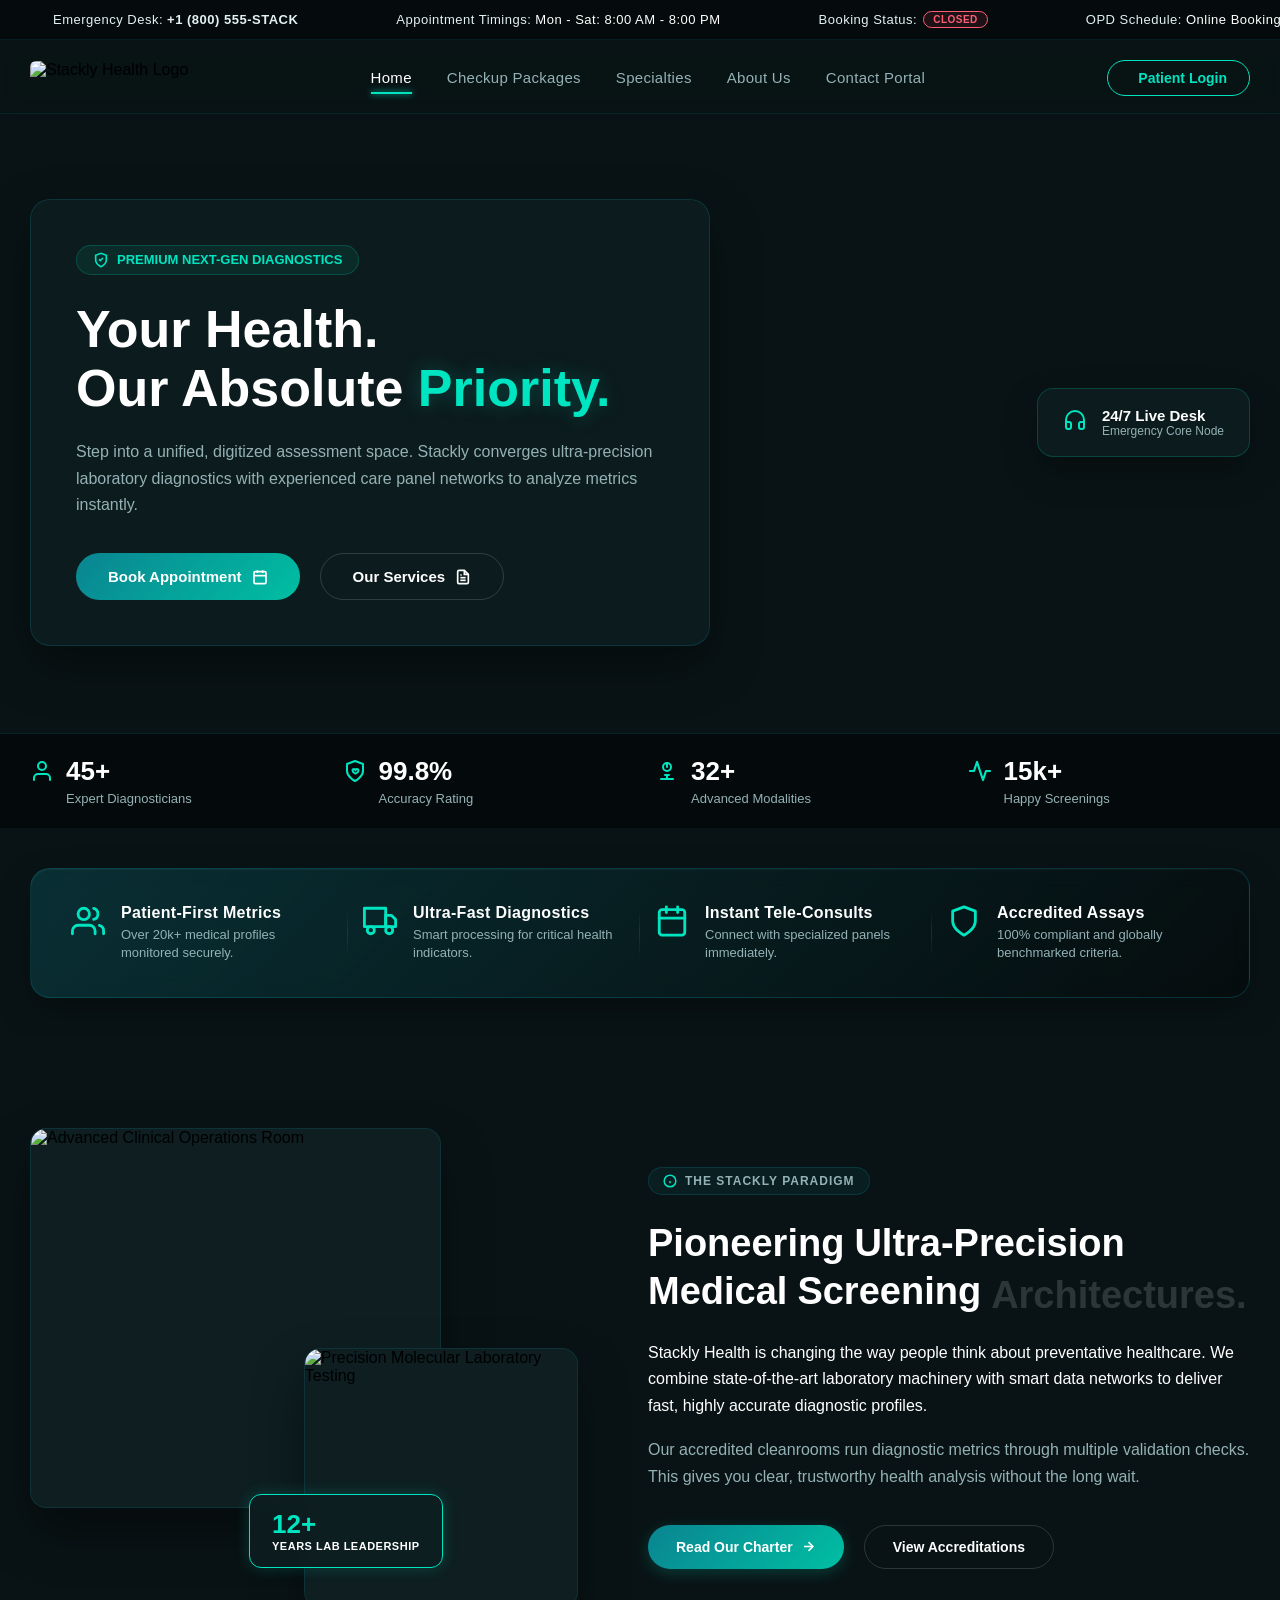
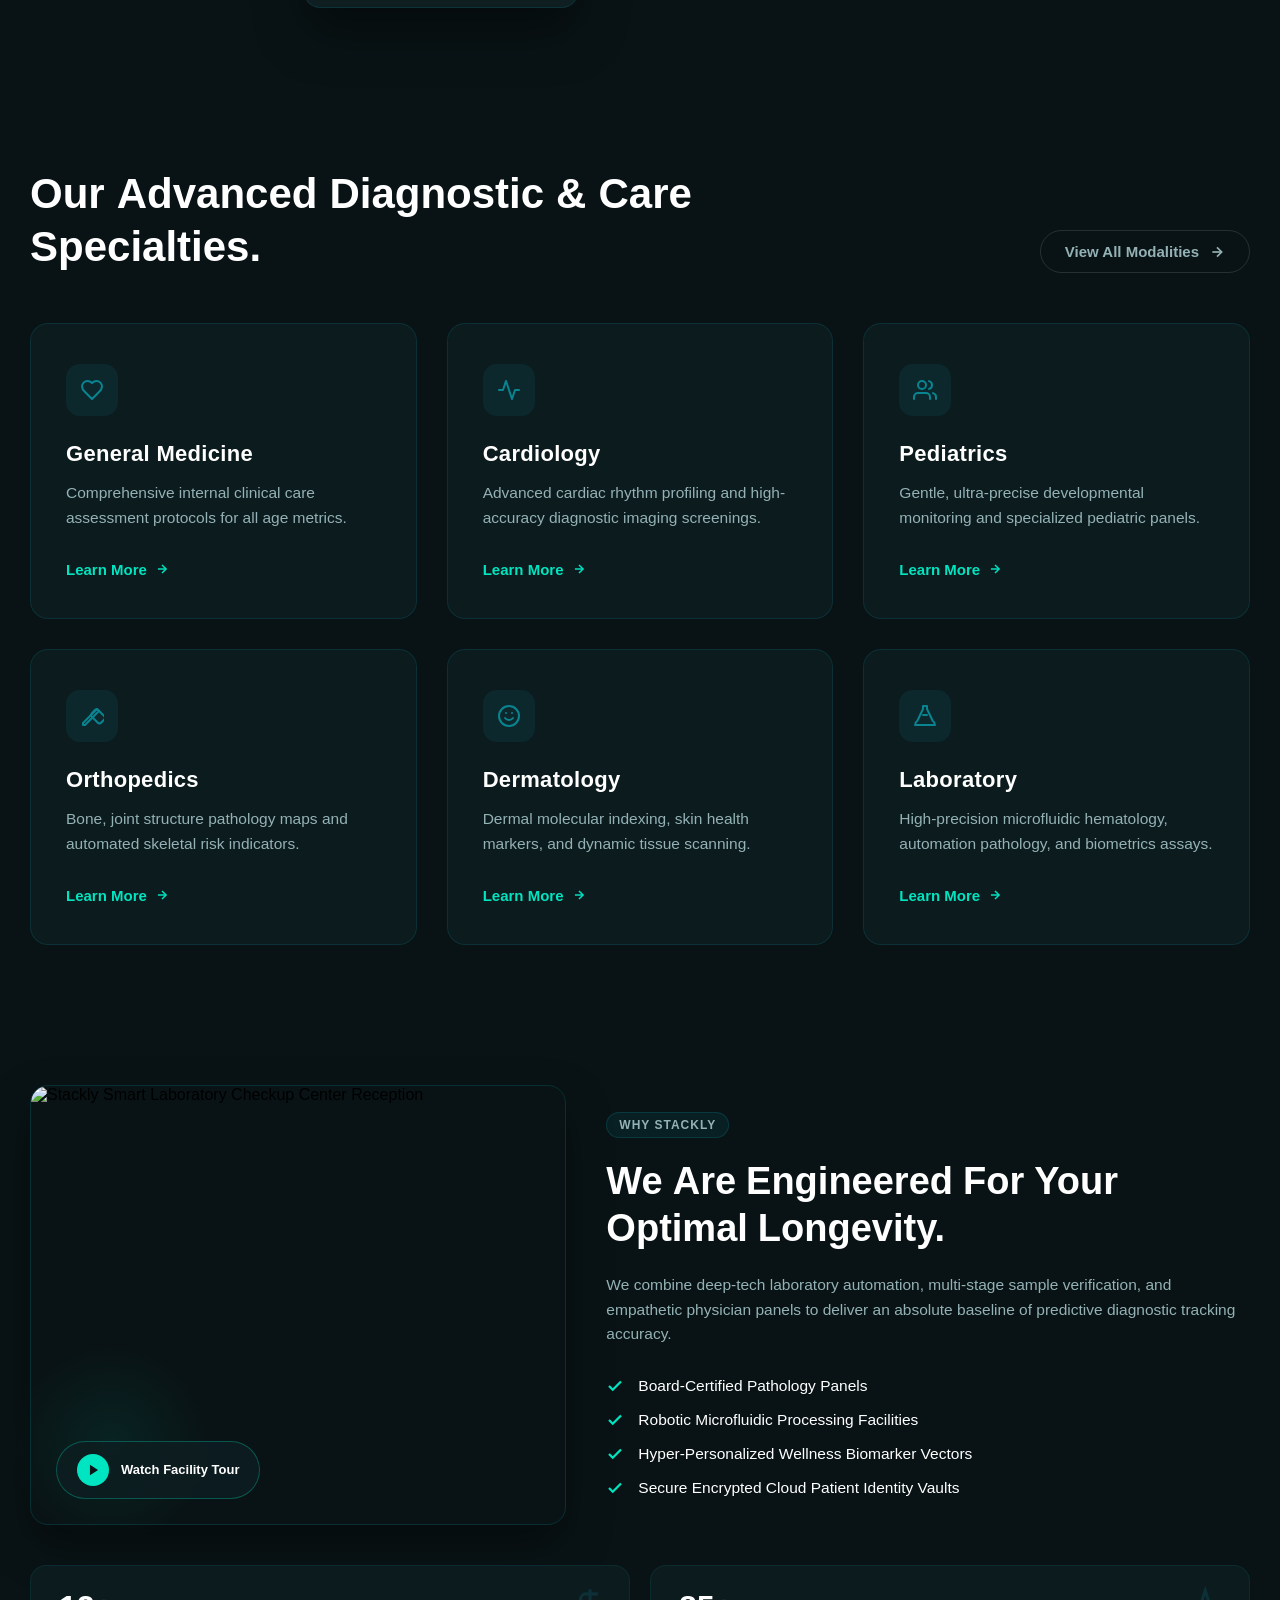
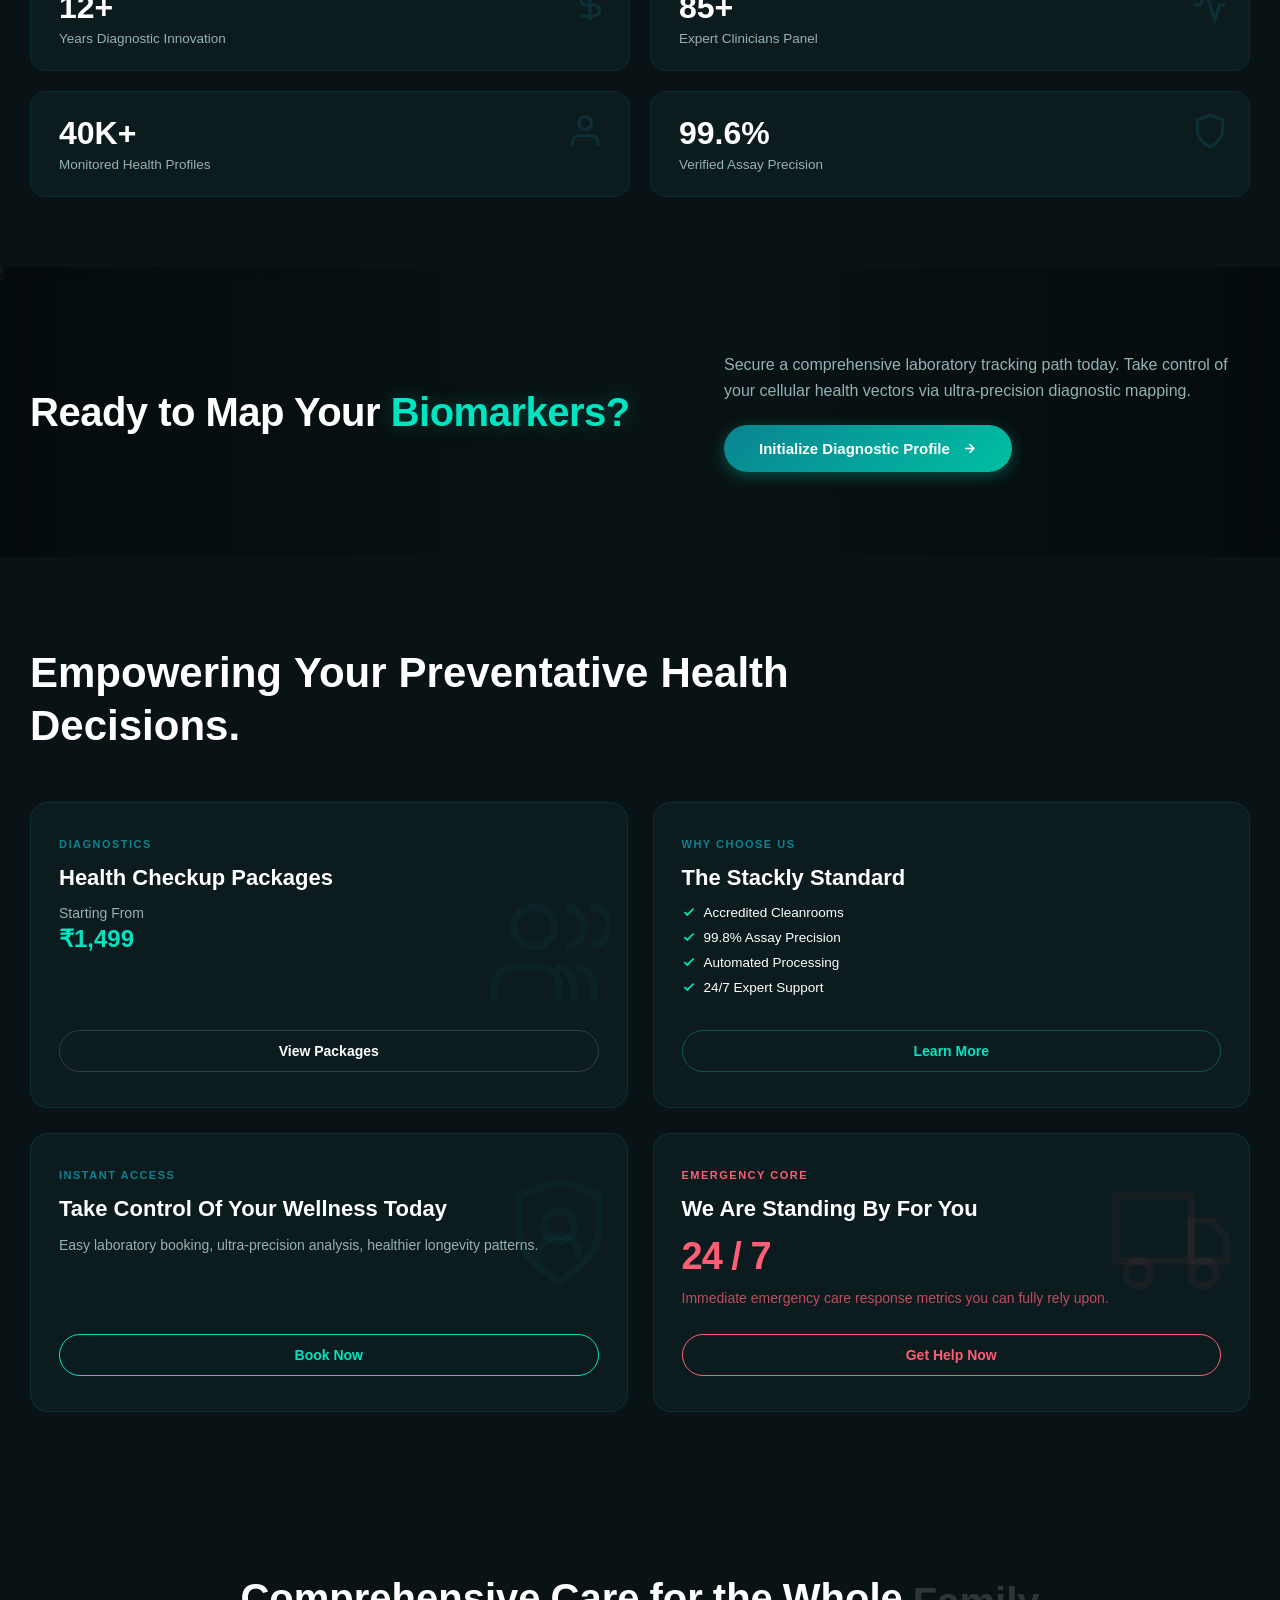
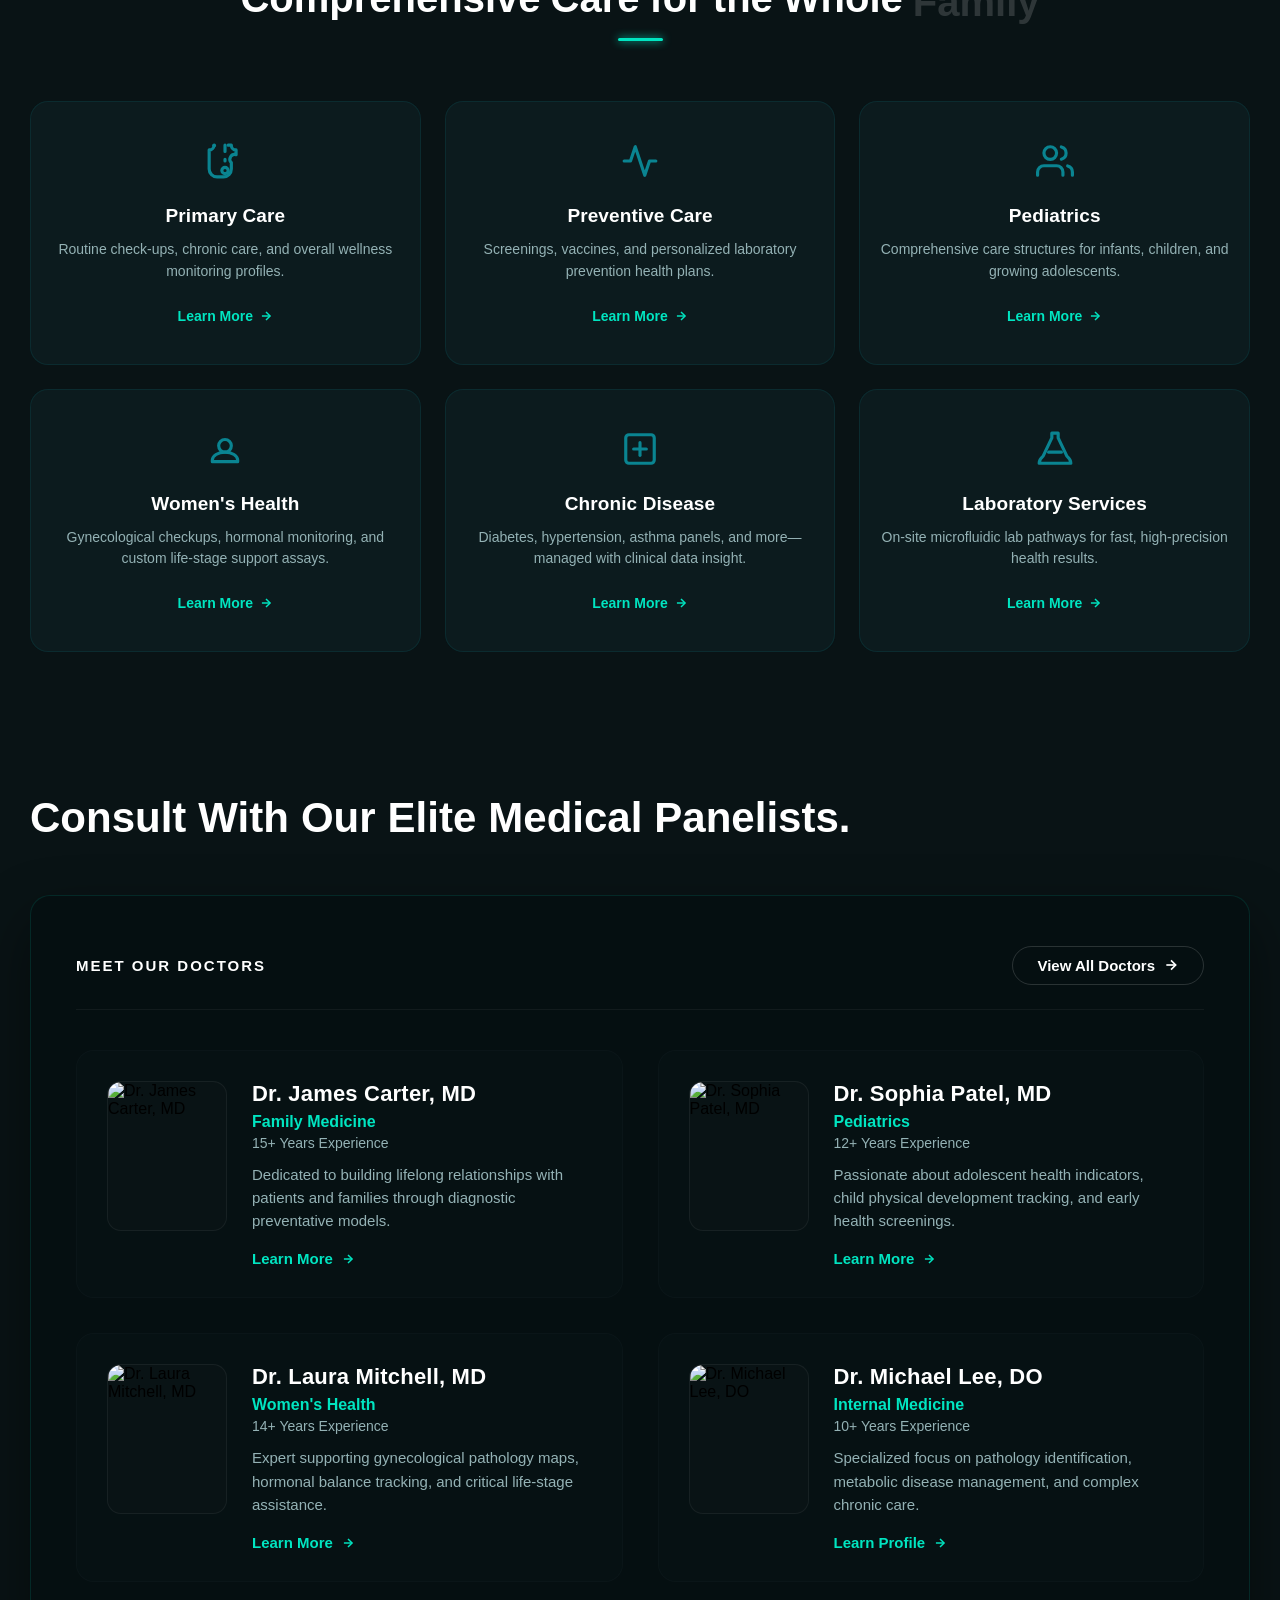
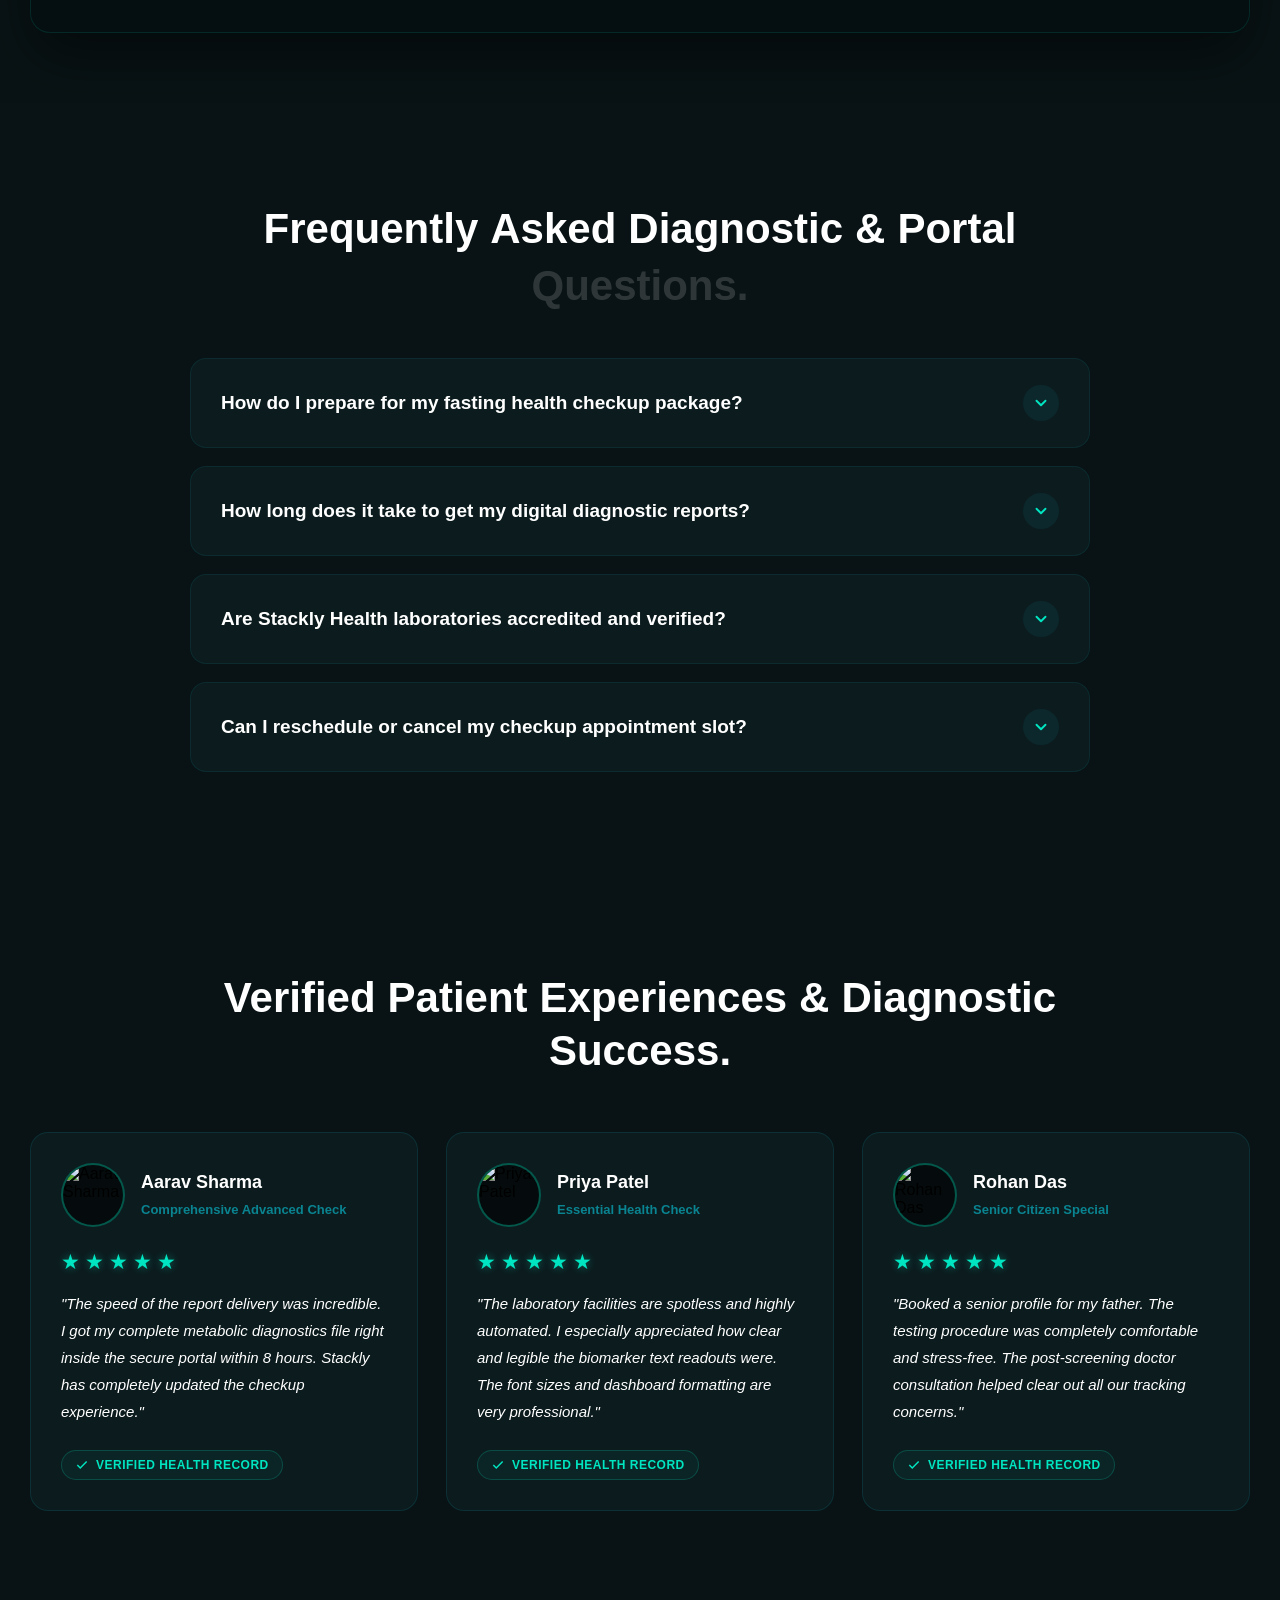
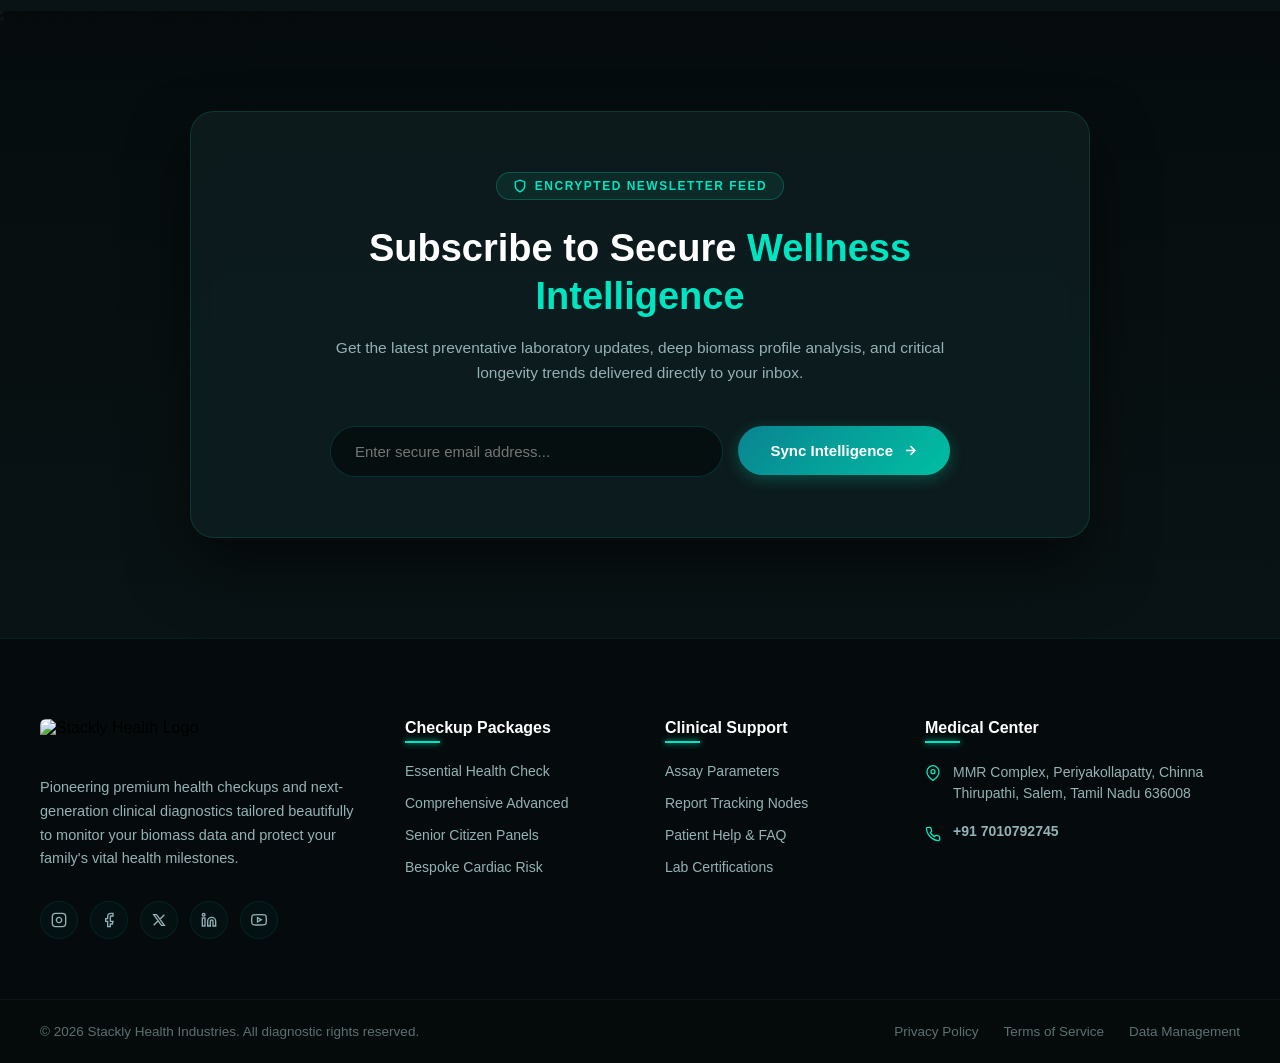
==== index.html @ 69a22dfd "Initial commit" ====
<!DOCTYPE html>
<html lang="en">
<head>
    <meta charset="UTF-8">
    <meta name="viewport" content="width=device-width, initial-scale=1.0">
    <title>Stackly Health - Initializing Diagnostics</title>
    <!-- Font Awesome for clean clinical vector icons -->
    <link rel="stylesheet" href="https://cloudflare.com">
    <link rel="stylesheet" href="style.css">
</head>
<body>

    <!-- Absolute Preloader Component Overlay -->
    <div class="preloader-overlay" id="preloaderPortal">
        
        <!-- Vector Radar Scanner Grid -->
        <div class="scanner-matrix">
            <div class="pulse-aura"></div>
            <div class="pulse-aura delay-pulse"></div>
            <div class="rotating-grid"></div>
            <div class="vector-target" id="statusIcon">
                <i class="fa-solid fa-heart-pulse"></i>
            </div>
        </div>

        <!-- Typography Cluster -->
        <h1 class="brand-title">Stackly<span>Health</span></h1>
        <div class="status-microtext" id="statusString">Calibrating system metrics...</div>
        
        <!-- Tabular Metrics Count -->
        <div class="metric-counter"><span id="liveCounter">0</span>%</div>
        
        <!-- Progress Bar Track -->
        <div class="loading-track-wrapper">
            <div class="loading-fill-bar" id="liveProgressBar"></div>
        </div>
    </div>

  <script>
    document.addEventListener("DOMContentLoaded", () => {
    const liveCounter = document.getElementById("liveCounter");
    const liveProgressBar = document.getElementById("liveProgressBar");
    const statusString = document.getElementById("statusString");
    const statusIcon = document.getElementById("statusIcon");
    const preloaderPortal = document.getElementById("preloaderPortal");

    const totalDuration = 2000; // Perfect 2-second timing lifecycle
    const refreshTickRate = 20; 
    const totalSteps = totalDuration / refreshTickRate; 
    
    let currentStep = 0;

    const loadingProgressInterval = setInterval(() => {
        currentStep++;
        let completionPercentage = Math.floor((currentStep / totalSteps) * 100);

        if (completionPercentage >= 100) {
            completionPercentage = 100;
            clearInterval(loadingProgressInterval);

            // Set final finished confirmation states visually
            statusIcon.innerHTML = `<i class="fa-solid fa-circle-check" style="color: var(--neon-emerald)"></i>`;
            statusString.innerText = "Access Granted";
            liveCounter.innerText = "100";
            liveProgressBar.style.width = "100%";

            // Optional fade exit trigger action after full execution load
            setTimeout(() => {
                preloaderPortal.classList.add("terminate-flow");
            }, 300);
        } else {
            liveCounter.innerText = completionPercentage;
            liveProgressBar.style.width = completionPercentage + "%";

            // Stage shifting message arrays cleanly inside runtime parameters
            if (completionPercentage === 35) {
                statusString.innerText = "Synchronizing diagnostic pipelines...";
            } else if (completionPercentage === 70) {
                statusString.innerText = "Verifying secure systems interface...";
            }
        }
    }, refreshTickRate);
});

  </script>

  <!-- Continuous Infinite Top Bar Carousel Component -->
<div class="top-carousel-bar">
    <div class="carousel-infinite-wrapper">
        
        <!-- Primary Content Group Track -->
        <div class="carousel-track">
            <div class="carousel-item">
                <i class="fa-solid fa-phone-flip phone-ringer"></i> 
                Emergency Desk: <a href="tel:+18005557822" class="call-link">+1 (800) 555-STACK</a>
            </div>
            <div class="carousel-item">
                <i class="fa-solid fa-calendar-check"></i> 
                Appointment Timings: <span class="highlight-text">Mon - Sat: 8:00 AM - 8:00 PM</span>
            </div>
            <div class="carousel-item">
                <i class="fa-solid fa-circle-nodes"></i> 
                Booking Status: <span id="realtimeStatus" class="status-badge checking">Verifying...</span>
            </div>
            <div class="carousel-item">
                <i class="fa-solid fa-file-waveform"></i> 
                OPD Schedule: <span class="highlight-text">Online Bookings Open 24/7</span>
            </div>
        </div>
        
        <!-- Duplicate Clone Track (Essential for infinite seamless visual loop) -->
        <div class="carousel-track" aria-hidden="true">
            <div class="carousel-item">
                <i class="fa-solid fa-phone-flip phone-ringer"></i> 
                Emergency Desk: <a href="tel:+18005557822" class="call-link">+1 (800) 555-STACK</a>
            </div>
            <div class="carousel-item">
                <i class="fa-solid fa-calendar-check"></i> 
                Appointment Timings: <span class="highlight-text">Mon - Sat: 8:00 AM - 8:00 PM</span>
            </div>
            <div class="carousel-item">
                <i class="fa-solid fa-circle-nodes"></i> 
                Booking Status: <span id="realtimeStatusClone" class="status-badge checking">Verifying...</span>
            </div>
            <div class="carousel-item">
                <i class="fa-solid fa-file-waveform"></i> 
                OPD Schedule: <span class="highlight-text">Online Bookings Open 24/7</span>
            </div>
        </div>

    </div>
</div>

<script>
    document.addEventListener("DOMContentLoaded", () => {
    
    function updateLiveAppointmentStatus() {
        const badgeElements = [
            document.getElementById("realtimeStatus"),
            document.getElementById("realtimeStatusClone")
        ];
        
        const systemTime = new Date();
        const activeDay = systemTime.getDay();   // 0 = Sunday, 1 = Monday ... 6 = Saturday
        const activeHour = systemTime.getHours(); // 24-hour clock index tracker format

        // Operational Rules Setup: Monday (1) through Saturday (6), from 8:00 AM to 8:00 PM (Hour 20)
        const isWorkingDay = activeDay >= 1 && activeDay <= 6;
        const isWorkingHour = activeHour >= 8 && activeHour < 20;

        badgeElements.forEach(badge => {
            if (!badge) return;
            
            if (isWorkingDay && isWorkingHour) {
                badge.textContent = "Open Now";
                badge.className = "status-badge open";
            } else {
                badge.textContent = "Closed";
                badge.className = "status-badge closed";
            }
        });
    }

    // Call state mapping routine immediately on runtime instantiation
    updateLiveAppointmentStatus();

    // Check system time parameters every 30 seconds to support active updates
    setInterval(updateLiveAppointmentStatus, 30000);
});

</script>

<!-- Main Header Portal Navigation Section -->
<header class="main-header-navbar">
    <div class="nav-container-wrapper">
        
        <!-- Brand Logo Element Frame (Refresh trigger enabled) -->
        <div class="brand-logo-frame" onclick="refreshPagePortal()" role="button" aria-label="Stackly Home & Refresh">
            <img src="https://unsplash.com" alt="Stackly Health Logo" class="logo-asset">
            
        </div>

        <!-- Desktop Screen Center Aligned Menu List Navigation -->
        <nav class="center-navigation-menu">
            <ul class="nav-link-list">
                <li><a href="index.html" class="nav-menu-item active" onclick="setActiveLink(this)">Home</a></li>
                <li><a href="packages.html" class="nav-menu-item" onclick="setActiveLink(this)">Checkup Packages</a></li>
                <li><a href="specialities.html" class="nav-menu-item" onclick="setActiveLink(this)">Specialties</a></li>
                <li><a href="about.html" class="nav-menu-item" onclick="setActiveLink(this)">About Us</a></li>
                <li><a href="contact.html" class="nav-menu-item" onclick="setActiveLink(this)">Contact Portal</a></li>
            </ul>
        </nav>

        <!-- Right Side Corner Authentication Anchor Action Block -->
        <div class="right-auth-corner">
            <button class="btn-auth-portal" onclick="triggerAuthFlow()"><i class="fa-solid fa-user-shield"></i> Patient Login</button>
        </div>

        <!-- Interactive Mobile Hamburger Grid Vector Activation Node -->
        <button class="mobile-hamburger-trigger" id="hamburgerMenuNode" aria-label="Toggle Portal Menu">
            <span class="hamburger-bar"></span>
            <span class="hamburger-bar"></span>
            <span class="hamburger-bar"></span>
        </button>

    </div>
</header>

<!-- Global Blurring Overlay Matrix Cover for Mobile Airflow Layer Drawer Display -->
<div class="portal-blur-backdrop" id="drawerBlurOverlay"></div>

<script>
    document.addEventListener("DOMContentLoaded", () => {
    const hamburgerMenuNode = document.getElementById("hamburgerMenuNode");
    const drawerBlurOverlay = document.getElementById("drawerBlurOverlay");
    
    // --- 1. Toggle Mobile Menu Drawer & Background Blur Overlay ---
    if (hamburgerMenuNode && drawerBlurOverlay) {
        const toggleMobileNavigation = () => {
            document.body.classList.toggle("mobile-nav-expanded");
            
            // Toggle screen scroll-lock to prevent underlying background leaks
            if (document.body.classList.contains("mobile-nav-expanded")) {
                document.body.style.overflow = "hidden";
            } else {
                document.body.style.overflow = "auto";
            }
        };

        // Attach action events to both trigger nodes
        hamburgerMenuNode.addEventListener("click", toggleMobileNavigation);
        drawerBlurOverlay.addEventListener("click", toggleMobileNavigation);
    }
});

// --- 2. Dynamic Menu Active Status State Tracker Function ---
function setActiveLink(clickedElement) {
    // Remove active styles from all structural links across layout tree
    const menuItems = document.querySelectorAll(".nav-menu-item");
    menuItems.forEach(item => item.classList.remove("active"));
    
    // Apply highlight active styling to current node path item context
    clickedElement.classList.add("active");

    // Auto-dismiss open mobile navigation drawers smoothly on selection click actions
    if (document.body.classList.contains("mobile-nav-expanded")) {
        document.body.classList.remove("mobile-nav-expanded");
        document.body.style.overflow = "auto";
    }
}

// --- 3. Core Brand Image Click Refresh Action Routine ---
function refreshPagePortal() {
    window.location.reload(); // Instantly triggers an active refresh on current page viewport context
}

// --- 4. Placeholder for Authorization Actions ---
function triggerAuthFlow() {
    alert("Redirecting securely to Stackly Patient Identity & Records Portal...");
}

</script>

<!-- Main Video-Grounded Tech Hero Arena Section -->
<section class="stackly-hero-arena" id="home">
    
    <!-- Background Video Layer Matrix -->
    <div class="video-ambient-layer">
        <video autoplay loop muted playsinline class="bg-video-element">
            <source src="https://mixkit.co" type="video/mp4">
        </video>
        <div class="video-dark-shield"></div>
    </div>

    <!-- Core Interactive Workspace -->
    <div class="hero-arena-wrapper">
        
        <!-- Left Wing Narrative Content Plate -->
        <div class="hero-narrative-card">
            
            <div class="trust-pill-tag">
                <!-- SVG Check Shield Icon -->
                <svg class="svg-inline-asset" viewBox="0 0 24 24" fill="none" stroke="currentColor" stroke-width="2.5"><path d="M12 22s8-4 8-10V5l-8-3-8 3v7c0 6 8 10 8 10z"></path><path d="m9 11 2 2 4-4"></path></svg>
                Premium Next-Gen Diagnostics
            </div>
            
            <!-- Side-Slipping Kinetic Headline Elements -->
            <h2 class="split-kinetic-headline">
                <span class="word-slice left-slice">Your Health.</span>
                <span class="word-slice right-slice">Our Absolute <span class="highlight-neon">Priority.</span></span>
            </h2>
            
            <p class="hero-supporting-microcopy">
                Step into a unified, digitized assessment space. Stackly converges ultra-precision laboratory diagnostics with experienced care panel networks to analyze metrics instantly.
            </p>

            <div class="hero-action-buttons-group">
                <button class="btn-hero-primary" onclick="scrollToBooking()">
                    Book Appointment 
                    <svg class="svg-btn-asset" viewBox="0 0 24 24" fill="none" stroke="currentColor" stroke-width="2.5"><rect x="3" y="4" width="18" height="18" rx="2" ry="2"></rect><line x1="16" y1="2" x2="16" y2="6"></line><line x1="8" y1="2" x2="8" y2="6"></line><line x1="3" y1="10" x2="21" y2="10"></line></svg>
                </button>
                <button class="btn-hero-secondary" onclick="scrollToServices()">
                    Our Services 
                    <svg class="svg-btn-asset" viewBox="0 0 24 24" fill="none" stroke="currentColor" stroke-width="2.5"><path d="M14 2H6a2 2 0 0 0-2 2v16a2 2 0 0 0 2 2h12a2 2 0 0 0 2-2V8z"></path><polyline points="14 2 14 8 20 8"></polyline><line x1="16" y1="13" x2="8" y2="13"></line><line x1="16" y1="17" x2="8" y2="17"></line><polyline points="10 9 9 9 8 9"></polyline></svg>
                </button>
            </div>

        </div>

        <!-- Floating Support Node Component -->
        <div class="floating-support-badge">
            <div class="support-vector-inline">
                <!-- SVG Headset Icon -->
                <svg viewBox="0 0 24 24" fill="none" stroke="currentColor" stroke-width="2" stroke-linecap="round" stroke-linejoin="round"><path d="M3 18v-6a9 9 0 0 1 18 0v6"></path><path d="M21 19a2 2 0 0 1-2 2h-1a2 2 0 0 1-2-2v-3a2 2 0 0 1 2-2h3zM3 19a2 2 0 0 0 2 2h1a2 2 0 0 0 2-2v-3a2 2 0 0 0-2-2H3z"></path></svg>
            </div>
            <div class="support-text-stack">
                <span class="support-line-bold">24/7 Live Desk</span>
                <span class="support-line-small">Emergency Core Node</span>
            </div>
        </div>

    </div>

    <!-- Bottom Statistical Dock Bar with Clean Inline SVG Vectors Directly in Front of Numbers -->
    <div class="hero-stats-dock-bar">
        <div class="stats-dock-wrapper">
            
            <!-- Module 1: Expert Diagnosticians -->
            <div class="stat-badge-module delay-badge-1">
                <div class="badge-text-nest">
                    <h4 class="inline-metrics">
                        <!-- SVG Doctor/User Stethoscope Icon -->
                        <svg class="svg-metric-icon" viewBox="0 0 24 24" fill="none" stroke="currentColor" stroke-width="2" stroke-linecap="round" stroke-linejoin="round"><path d="M20 21v-2a4 4 0 0 0-4-4H8a4 4 0 0 0-4 4v2"></path><circle cx="12" cy="7" r="4"></circle></svg>45+
                    </h4>
                    <p>Expert Diagnosticians</p>
                </div>
            </div>

            <!-- Module 2: Accuracy Rating -->
            <div class="stat-badge-module delay-badge-2">
                <div class="badge-text-nest">
                    <h4 class="inline-metrics">
                        <!-- SVG Shield Heart Icon -->
                        <svg class="svg-metric-icon" viewBox="0 0 24 24" fill="none" stroke="currentColor" stroke-width="2" stroke-linecap="round" stroke-linejoin="round"><path d="M12 22s8-4 8-10V5l-8-3-8 3v7c0 6 8 10 8 10z"></path><path d="M12 14.5s-2.5-1.5-2.5-3a1.5 1.5 0 0 1 3 0 1.5 1.5 0 0 1 3 0c0 1.5-2.5 3-2.5 3z"></path></svg>99.8%
                    </h4>
                    <p>Accuracy Rating</p>
                </div>
            </div>

            <!-- Module 3: Advanced Modalities -->
            <div class="stat-badge-module delay-badge-3">
                <div class="badge-text-nest">
                    <h4 class="inline-metrics">
                        <!-- SVG Microscope/Activity Telescope Icon -->
                        <svg class="svg-metric-icon" viewBox="0 0 24 24" fill="none" stroke="currentColor" stroke-width="2" stroke-linecap="round" stroke-linejoin="round"><line x1="18" y1="20" x2="6" y2="20"></line><path d="M12 20v-4"></path><path d="M12 12a4 4 0 1 0 0-8 4 4 0 0 0 0 8z"></path><path d="M12 4v4"></path><path d="M14 16h-4"></path></svg>32+
                    </h4>
                    <p>Advanced Modalities</p>
                </div>
            </div>

            <!-- Module 4: Happy Screenings -->
            <div class="stat-badge-module delay-badge-4">
                <div class="badge-text-nest">
                    <h4 class="inline-metrics">
                        <!-- SVG Heartbeat Pulse Line Icon -->
                        <svg class="svg-metric-icon" viewBox="0 0 24 24" fill="none" stroke="currentColor" stroke-width="2.2" stroke-linecap="round" stroke-linejoin="round"><polyline points="22 12 18 12 15 21 9 3 6 12 2 12"></polyline></svg>15k+
                    </h4>
                    <p>Happy Screenings</p>
                </div>
            </div>

        </div>
    </div>

</section>

<style>
    :root {
    --bg-clinical-dark: #091315;
    --neon-emerald: #00e5c1;
    --clinical-teal: #0a8491;
    --card-glass: rgba(14, 30, 33, 0.75);
    --text-pure: #ffffff;
    --text-dimmed: #7fa4a8;
}

.stackly-hero-arena {
    position: relative;
    width: 100%;
    min-height: calc(100vh - 114px);
    display: flex;
    flex-direction: column;
    justify-content: space-between;
    overflow: hidden;
    background-color: var(--bg-clinical-dark);
    font-family: 'Segoe UI', Tahoma, Geneva, Verdana, sans-serif;
    padding-top:70px;
}

/* Background Ambient Elements */
.video-ambient-layer {
    position: absolute;
    top: 0;
    left: 0;
    width: 100%;
    height: 100%;
    z-index: 1;
}

.bg-video-element {
    width: 100%;
    height: 100%;
    object-fit: cover;
}

.video-dark-shield {
    position: absolute;
    top: 0;
    left: 0;
    width: 100%;
    height: 100%;
    background: linear-gradient(180deg, rgba(9, 19, 21, 0.82) 0%, rgba(9, 19, 21, 0.96) 100__);
    z-index: 2;
}

.hero-arena-wrapper {
    position: relative;
    width: 100%;
    max-width: 1400px;
    margin: auto;
    padding: 60px 30px;
    z-index: 3;
    display: flex;
    justify-content: space-between;
    align-items: center;
    gap: 40px;
    flex-grow: 1;
}

/* Glassmorphic Main Card Layout */
.hero-narrative-card {
    max-width: 680px;
    background: var(--card-glass);
    border: 1px solid rgba(10, 132, 145, 0.25);
    padding: 45px;
    border-radius: 20px;
    backdrop-filter: blur(12px);
    box-shadow: 0 20px 50px rgba(0, 0, 0, 0.4);
}

.trust-pill-tag {
    display: inline-flex;
    align-items: center;
    gap: 8px;
    background: rgba(0, 229, 193, 0.08);
    border: 1px solid rgba(0, 229, 193, 0.2);
    color: var(--neon-emerald);
    padding: 6px 16px;
    border-radius: 30px;
    font-size: 13px;
    font-weight: 600;
    text-transform: uppercase;
    margin-bottom: 25px;
}

/* Clean SVG Sizing Rules inside text tags */
.svg-inline-asset {
    width: 16px;
    height: 16px;
}

/* Headline Mechanics */
.split-kinetic-headline {
    font-size: 52px;
    font-weight: 800;
    color: var(--text-pure);
    line-height: 1.15;
    margin-bottom: 20px;
    display: flex;
    flex-direction: column;
}

.highlight-neon {
    color: var(--neon-emerald);
}

.hero-supporting-microcopy {
    color: var(--text-dimmed);
    font-size: 16px;
    line-height: 1.65;
    margin-bottom: 35px;
}

/* Call To Action Buttons with SVG support */
.hero-action-buttons-group {
    display: flex;
    gap: 20px;
    flex-wrap: wrap;
}

.btn-hero-primary {
    background: linear-gradient(135deg, var(--clinical-teal), #00bfa3);
    color: var(--text-pure);
    border: none;
    padding: 15px 32px;
    font-size: 15px;
    font-weight: 600;
    border-radius: 30px;
    cursor: pointer;
    display: inline-flex;
    align-items: center;
    gap: 10px;
}

.btn-hero-secondary {
    background: transparent;
    color: var(--text-pure);
    border: 1px solid rgba(255, 255, 255, 0.15);
    padding: 14px 32px;
    font-size: 15px;
    font-weight: 600;
    border-radius: 30px;
    cursor: pointer;
    display: inline-flex;
    align-items: center;
    gap: 10px;
}

.svg-btn-asset {
    width: 16px;
    height: 16px;
}

/* --- Floating Side Support Node (SVG-Ready) --- */
.floating-support-badge {
    background: var(--card-glass);
    border: 1px solid rgba(0, 229, 193, 0.2);
    padding: 18px 25px;
    border-radius: 16px;
    display: flex;
    align-items: center;
    gap: 15px;
    backdrop-filter: blur(10px);
    box-shadow: 0 15px 35px rgba(0,0,0,0.3);
}

.support-vector-inline width, .floating-support-badge svg {
    width: 24px;
    height: 24px;
    color: var(--neon-emerald);
}

.support-text-stack { display: flex; flex-direction: column; }
.support-line-bold { color: var(--text-pure); font-weight: 700; font-size: 15px; }
.support-line-small { color: var(--text-dimmed); font-size: 12px; }

/* --- Bottom Statistical Dock Bar Layout (Fluid SVG Alignment) --- */
.hero-stats-dock-bar {
    position: relative;
    width: 100%;
    background: rgba(5, 11, 12, 0.9);
    border-top: 1px solid rgba(10, 132, 145, 0.2);
    backdrop-filter: blur(10px);
    z-index: 3;
    padding: 22px 0;
}

.stats-dock-wrapper {
    width: 100%;
    max-width: 1400px;
    margin: 0 auto;
    padding: 0 30px;
    display: grid;
    grid-template-columns: repeat(4, 1fr);
    gap: 30px;
}

.stat-badge-module {
    display: flex;
    flex-direction: column;
    justify-content: center;
    transition: transform 0.3s ease;
}

.stat-badge-module:hover {
    transform: translateY(-2px);
}

/* Inline Grid Mapping vector to number directly */
.inline-metrics {
    color: var(--text-pure);
    font-size: 26px;
    font-weight: 700;
    line-height: 1.2;
    display: flex;
    align-items: center;
    gap: 12px; /* Smooth padding margin in front of numbers */
    margin-bottom: 4px;
}

/* High Fidelity Inline SVG Geometric Rules */
.svg-metric-icon {
    width: 24px;
    height: 24px;
    color: var(--neon-emerald);
    display: inline-block;
    transition: transform 0.4s cubic-bezier(0.25, 1, 0.5, 1), color 0.4s ease;
}

.stat-badge-module p {
    color: var(--text-dimmed);
    font-size: 13px;
    font-weight: 500;
    padding-left: 36px; /* Indents description text cleanly beneath numbers */
}

/* Active Hover Transform Micro-animations */
.stat-badge-module:hover .svg-metric-icon {
    color: #ffffff;
    transform: scale(1.18) rotate(-5deg);
    filter: drop-shadow(0 0 8px var(--neon-emerald));
}

/* --- Robust Screen Response Media Queries Breakpoints --- */
@media (max-width: 1200px) {
    .split-kinetic-headline { font-size: 42px; }
    .stats-dock-wrapper { grid-template-columns: repeat(2, 1fr); gap: 25px; }
}

@media (max-width: 992px) {
    .hero-arena-wrapper { flex-direction: column; text-align: center; }
    .hero-narrative-card { display: flex; flex-direction: column; align-items: center; }
    .split-kinetic-headline { align-items: center; }
    .hero-action-buttons-group { justify-content: center; }
    .floating-support-badge { width: max-content; margin-top: 10px; }
}

@media (max-width: 576px) {
    .hero-arena-wrapper { padding: 40px 20px; }
    .hero-narrative-card { padding: 30px 20px; }
    .split-kinetic-headline { font-size: 32px; }
    .hero-supporting-microcopy { font-size: 14px; }
    .stats-dock-wrapper { grid-template-columns: 1fr; gap: 20px; }
    .stat-badge-module { align-items: center; }
    .inline-metrics { justify-content: center; }
    .stat-badge-module p { padding-left: 0; }
    .btn-hero-primary, .btn-hero-secondary { width: 100%; justify-content: center; }
}

</style>

<script>
    document.addEventListener("DOMContentLoaded", () => {
    // Initialize scrolling targets & structural intersection observers
    initializeHeroNavigation();
    initializeStatsEntranceAnimation();
});

/**
 * 1. Fluid Navigational Scroll Target Handling
 * Handles scrolling smoothly down to page anchors when Hero buttons are tapped
 */
function initializeHeroNavigation() {
    window.scrollToBooking = function() {
        const bookingFormTarget = document.getElementById("booking");
        if (bookingFormTarget) {
            bookingFormTarget.scrollIntoView({
                behavior: "smooth",
                block: "start"
            });
        } else {
            console.warn("Target element #booking not found in DOM tree. Falling back to console alert.");
            alert("Secure appointment module coming soon!");
        }
    };

    window.scrollToServices = function() {
        const packagesTarget = document.getElementById("packages");
        if (packagesTarget) {
            packagesTarget.scrollIntoView({
                behavior: "smooth",
                block: "start"
            });
        }
    };
}

/**
 * 2. Intersection Observer for Stats Entrance
 * Optimizes mobile visibility by forcing data badges to slide up in an elegant,
 * staggered timeline only when they actually appear inside the user's viewport screen area.
 */
function initializeStatsEntranceAnimation() {
    const statsModules = document.querySelectorAll('.stat-badge-module');
    
    // Safety check if elements exist
    if (statsModules.length === 0) return;

    const observerOptions = {
        root: null, // Viewport frame
        threshold: 0.15, // Triggers when 15% of the element is visible
        once: true
    };

    const statsObserver = new IntersectionObserver((entries, observer) => {
        entries.forEach(entry => {
            if (entry.isIntersecting) {
                // Add an active target class name to trigger hardware-accelerated CSS keyframe steps
                entry.target.classList.add('viewport-visible');
                // Unobserve once animation is safely playing in frame
                observer.unobserve(entry.target);
            }
        });
    }, observerOptions);

    statsModules.forEach(module => {
        statsObserver.observe(module);
    });
}

</script>

<!-- Core Clinical Trust Architecture Banner Section -->
<section class="stackly-trust-banner" id="value-props">
    <div class="trust-banner-container">
        <div class="features-rotation-grid" id="featuresRotationGrid">
            
            <!-- Feature Item 1 -->
            <div class="rotating-feature-card" data-index="0">
                <div class="feature-svg-wrapper">
                    <!-- SVG Ambulance/Emergency Icon -->
                    <svg viewBox="0 0 24 24" fill="none" stroke="currentColor" stroke-width="2" stroke-linecap="round" stroke-linejoin="round"><rect x="1" y="3" width="15" height="13"></rect><polygon points="16 8 20 8 23 11 23 16 16 16 16 8"></polygon><circle cx="5.5" cy="18.5" r="2.5"></circle><circle cx="18.5" cy="18.5" r="2.5"></circle></svg>
                </div>
                <div class="feature-text-stack">
                    <h5 class="feature-title">Ultra-Fast Diagnostics</h5>
                    <p class="feature-desc">Smart processing for critical health indicators.</p>
                </div>
            </div>

            <!-- Feature Item 2 -->
            <div class="rotating-feature-card" data-index="1">
                <div class="feature-svg-wrapper">
                    <!-- SVG Calendar/Schedule Icon -->
                    <svg viewBox="0 0 24 24" fill="none" stroke="currentColor" stroke-width="2" stroke-linecap="round" stroke-linejoin="round"><rect x="3" y="4" width="18" height="18" rx="2" ry="2"></rect><line x1="16" y1="2" x2="16" y2="6"></line><line x1="8" y1="2" x2="8" y2="6"></line><line x1="3" y1="10" x2="21" y2="10"></line></svg>
                </div>
                <div class="feature-text-stack">
                    <h5 class="feature-title">Instant Tele-Consults</h5>
                    <p class="feature-desc">Connect with specialized panels immediately.</p>
                </div>
            </div>

            <!-- Feature Item 3 -->
            <div class="rotating-feature-card" data-index="2">
                <div class="feature-svg-wrapper">
                    <!-- SVG Verified Shield Icon -->
                    <svg viewBox="0 0 24 24" fill="none" stroke="currentColor" stroke-width="2" stroke-linecap="round" stroke-linejoin="round"><path d="M12 22s8-4 8-10V5l-8-3-8 3v7c0 6 8 10 8 10z"></path></svg>
                </div>
                <div class="feature-text-stack">
                    <h5 class="feature-title">Accredited Assays</h5>
                    <p class="feature-desc">100% compliant and globally benchmarked criteria.</p>
                </div>
            </div>

            <!-- Feature Item 4 -->
            <div class="rotating-feature-card" data-index="3">
                <div class="feature-svg-wrapper">
                    <!-- SVG Users Group Icon -->
                    <svg viewBox="0 0 24 24" fill="none" stroke="currentColor" stroke-width="2" stroke-linecap="round" stroke-linejoin="round"><path d="M17 21v-2a4 4 0 0 0-4-4H5a4 4 0 0 0-4 4v2"></path><circle cx="9" cy="7" r="4"></circle><path d="M23 21v-2a4 4 0 0 0-3-3.87"></path><path d="M16 3.13a4 4 0 0 1 0 7.75"></path></svg>
                </div>
                <div class="feature-text-stack">
                    <h5 class="feature-title">Patient-First Metrics</h5>
                    <p class="feature-desc">Over 20k+ medical profiles monitored securely.</p>
                </div>
            </div>

        </div>
    </div>
</section>

<style>
    :root {
    --bg-clinical-dark: #091315;
    --card-glass: rgba(14, 30, 33, 0.75);
    --neon-emerald: #00e5c1;
    --clinical-teal: #0a8491;
    --text-pure: #ffffff;
    --text-dimmed: #7fa4a8;
}

/* Master Trust Section Frame */
.stackly-trust-banner {
    width: 100%;
    background-color: var(--bg-clinical-dark);
    padding: 40px 30px;
    display: flex;
    justify-content: center;
    font-family: 'Segoe UI', Tahoma, Geneva, Verdana, sans-serif;
    overflow: hidden;
}

/* Outer layout capsule container */
.trust-banner-container {
    width: 100%;
    max-width: 1400px;
    background: linear-gradient(135deg, rgba(10, 132, 145, 0.25) 0%, rgba(5, 11, 12, 0.8) 100%);
    border: 1px solid rgba(10, 132, 145, 0.3);
    border-radius: 20px;
    padding: 35px 40px;
    box-shadow: 0 15px 35px rgba(0, 0, 0, 0.3), inset 0 1px 2px rgba(255, 255, 255, 0.05);
    backdrop-filter: blur(10px);
}

/* Grid Layout Definition */
.features-rotation-grid {
    display: grid;
    grid-template-columns: repeat(4, 1fr);
    gap: 30px;
    position: relative;
}

/* Feature Item Elements Matrix */
.rotating-feature-card {
    display: flex;
    align-items: flex-start;
    gap: 16px;
    transition: opacity 0.4s cubic-bezier(0.25, 1, 0.5, 1), transform 0.4s cubic-bezier(0.25, 1, 0.5, 1);
    position: relative;
}

/* Divider lines on desktop screens */
.rotating-feature-card:not(:last-child)::after {
    content: '';
    position: absolute;
    right: -15px;
    top: 10%;
    height: 80%;
    width: 1px;
    background: linear-gradient(180deg, transparent, rgba(10, 132, 145, 0.3), transparent);
}

/* Pure Inline SVG Vector Configurations */
.feature-svg-wrapper svg {
    width: 34px;
    height: 34px;
    color: var(--neon-emerald);
    display: block;
    transition: transform 0.4s ease;
}

.feature-text-stack {
    display: flex;
    flex-direction: column;
    gap: 4px;
}

.feature-title {
    color: var(--text-pure);
    font-size: 16px;
    font-weight: 700;
    letter-spacing: 0.3px;
}

.feature-desc {
    color: var(--text-dimmed);
    font-size: 13px;
    line-height: 1.4;
    transition: color 0.3s ease;
}

/* --- Interactive Active State Hover Modifications --- */
.rotating-feature-card:hover .feature-svg-wrapper svg {
    transform: scale(1.15) translateY(-2px);
    filter: drop-shadow(0 0 8px var(--neon-emerald));
}

.rotating-feature-card:hover .feature-desc {
    color: var(--text-pure);
}

/* CSS Swap Animation Transition Triggers (Managed by JS) */
.rotating-feature-card.swap-fade {
    opacity: 0;
    transform: scale(0.97) translateY(4px);
}

/* --- Responsive Adaptations --- */
@media (max-width: 1200px) {
    .features-rotation-grid { grid-template-columns: repeat(2, 1fr); gap: 40px 30px; }
    .rotating-feature-card:nth-child(2)::after { display: none; } /* Clear middle divider line */
}

@media (max-width: 768px) {
    .trust-banner-container { padding: 30px 25px; }
    .features-rotation-grid { grid-template-columns: 1fr; gap: 30px; }
    .rotating-feature-card::after { display: none !important; } /* Wipe away dividers on single rows */
}

</style>

<script>
    document.addEventListener("DOMContentLoaded", () => {
    initializeFeatureSwapper();
});

function initializeFeatureSwapper() {
    const featureCards = document.querySelectorAll('.rotating-feature-card');
    if (featureCards.length < 2) return;

    // Preserve the original hardcoded structural array content in deep memory objects
    const originalDataset = Array.from(featureCards).map(card => {
        return {
            svgContent: card.querySelector('.feature-svg-wrapper').innerHTML,
            titleText: card.querySelector('.feature-title').innerText,
            descText: card.querySelector('.feature-desc').innerText
        };
    });

    // Tracking counter offset configuration
    let trackingArray = [...originalDataset];

    setInterval(() => {
        // 1. Fire down transformation fading visual transitions
        featureCards.forEach(card => card.classList.add('swap-fade'));

        setTimeout(() => {
            // 2. Perform element rotation mapping step shift (takes last item and pops to index front)
            const shiftedItem = trackingArray.pop();
            trackingArray.unshift(shiftedItem);

            // 3. Inject new contents into structural viewport layers
            featureCards.forEach((card, index) => {
                const dataPointer = trackingArray[index];
                card.querySelector('.feature-svg-wrapper').innerHTML = dataPointer.svgContent;
                card.querySelector('.feature-title').innerText = dataPointer.titleText;
                card.querySelector('.feature-desc').innerText = dataPointer.descText;
            });

            // 4. Strip fading overlay class to smoothly reveal interchanged text data items
            featureCards.forEach(card => card.classList.remove('swap-fade'));
        }, 400); // Perfect millisecond calculation delay matches transition velocity limits
    }, 2000); // Flawless cyclic execution exactly every 2 seconds
}

</script>

<!-- Innovative Scroll-Kinetic About Section Entry -->
<section class="stackly-about-arena" id="about">
    <div class="about-arena-wrapper">
        
        <!-- Left Wing: High-Fidelity Creative Image Complex Frame -->
        <div class="about-image-matrix">
            <div class="matrix-backing-glow"></div>
            <div class="image-frame-container primary-frame">
                <!-- Switched to highly stable medical screening placeholders -->
                <img src="https://pexels.com" alt="Advanced Clinical Operations Room" class="about-asset-img">
            </div>
            <div class="image-frame-container secondary-frame-overlay">
                <img src="https://pexels.com" alt="Precision Molecular Laboratory Testing" class="about-asset-img">
            </div>
            
            <!-- Float Interactive Statistics Badge Layer -->
            <div class="experience-dock-badge">
                <span class="dock-number">12+</span>
                <span class="dock-caption">Years Lab Leadership</span>
            </div>
        </div>

        <!-- Right Wing: Text Narrative Narrative System -->
        <div class="about-narrative-card">
            
            <div class="diagnostic-pill-tag">
                <svg viewBox="0 0 24 24" fill="none" stroke="currentColor" stroke-width="2.5" class="svg-pill-asset"><circle cx="12" cy="12" r="10"></circle><line x1="12" y1="16" x2="12" y2="12"></line><line x1="12" y1="8" x2="12.01" y2="8"></line></svg>
                The Stackly Paradigm
            </div>
            
            <!-- Scroll-Triggered Word-by-Word Title Container -->
            <!-- The final span wraps the requested standalone dull target element -->
            <h3 class="scroll-kinetic-title" id="kineticAboutTitle">
                <span>Pioneering</span> <span>Ultra-Precision</span> <span>Medical</span> <span>Screening</span> <span class="dull-architecture-node">Architectures.</span>
            </h3>
            
            <div class="narrative-body-content">
                <p class="about-primary-paragraph">
                    Stackly Health is changing the way people think about preventative healthcare. We combine state-of-the-art laboratory machinery with smart data networks to deliver fast, highly accurate diagnostic profiles.
                </p>
                <!-- Font size scaling updated below -->
                <p class="about-secondary-paragraph">
                    Our accredited cleanrooms run diagnostic metrics through multiple validation checks. This gives you clear, trustworthy health analysis without the long wait.
                </p>
            </div>

            <!-- Core Call to Actions pointing to intentional fallback 404 error routes -->
            <div class="about-actions-group">
                <button class="btn-about-cta cta-gradient" onclick="routeToErrorPortal('clinical-charter')">
                    Read Our Charter
                    <svg viewBox="0 0 24 24" fill="none" stroke="currentColor" stroke-width="2.5" class="svg-btn-arrow"><line x1="5" y1="12" x2="19" y2="12"></line><polyline points="12 5 19 12 12 19"></polyline></svg>
                </button>
                <button class="btn-about-cta cta-outline" onclick="routeToErrorPortal('accreditation-vault')">
                    View Accreditations
                </button>
            </div>

        </div>

    </div>
</section>

<style>
    :root {
    --bg-clinical-dark: #091315;
    --card-glass: rgba(14, 30, 33, 0.75);
    --neon-emerald: #00e5c1;
    --clinical-teal: #0a8491;
    --text-pure: #ffffff;
    --text-dimmed: #7fa4a8;
    --text-dull: #243e42; /* Premium dark diagnostic dull tracking shade */
}

/* Master About Section Block Clear Flow Container */
.stackly-about-arena {
    display: block;
    position: relative;
    width: 100%;
    background-color: var(--bg-clinical-dark);
    padding: 90px 30px;
    box-sizing: border-box;
    z-index: 12;
    clear: both;
}

.about-arena-wrapper {
    width: 100%;
    max-width: 1400px;
    margin: 0 auto;
    display: grid;
    grid-template-columns: 1fr 1.1fr;
    gap: 70px;
    align-items: center;
}

/* --- Left Wing Image Multi-Frame Layout Matrix --- */
.about-image-matrix {
    position: relative;
    width: 100%;
    height: 480px;
    display: flex;
    align-items: center;
}

.matrix-backing-glow {
    position: absolute;
    width: 250px;
    height: 250px;
    background: radial-gradient(circle, rgba(0, 229, 193, 0.12) 0%, transparent 70%);
    top: 20%;
    left: 10%;
    z-index: 1;
    pointer-events: none;
}

.image-frame-container {
    position: absolute;
    border-radius: 16px;
    overflow: hidden;
    box-shadow: 0 25px 50px rgba(0, 0, 0, 0.4);
    border: 1px solid rgba(10, 132, 145, 0.2);
    transition: transform 0.5s cubic-bezier(0.25, 1, 0.5, 1), border-color 0.4s ease;
    background-color: #0e1e21; /* Dark placeholder backer while image pulls */
}

.about-asset-img {
    width: 100%;
    height: 100%;
    object-fit: cover;
    display: block;
    transition: transform 0.6s ease;
}

.primary-frame {
    width: 75%;
    height: 380px;
    top: 0;
    left: 0;
    z-index: 2;
}

.secondary-frame-overlay {
    width: 50%;
    height: 260px;
    bottom: 0;
    right: 0;
    z-index: 4;
}

/* Floating Statistics Layer Badge */
.experience-dock-badge {
    position: absolute;
    left: 40%;
    bottom: 40px;
    background: rgba(14, 30, 33, 0.9);
    border: 1px solid var(--neon-emerald);
    box-shadow: 0 0 15px rgba(0, 229, 193, 0.2);
    padding: 15px 22px;
    border-radius: 12px;
    display: flex;
    flex-direction: column;
    z-index: 5;
    backdrop-filter: blur(8px);
    transition: transform 0.4s cubic-bezier(0.25, 1, 0.5, 1);
}

.dock-number {
    color: var(--neon-emerald);
    font-size: 26px;
    font-weight: 800;
    line-height: 1.1;
}

.dock-caption {
    color: var(--text-pure);
    font-size: 11px;
    font-weight: 600;
    text-transform: uppercase;
    letter-spacing: 0.5px;
    margin-top: 2px;
}

/* Image Hover Transformations Modifiers */
.about-image-matrix:hover .primary-frame {
    transform: translateY(-4px) scale(1.01);
    border-color: rgba(10, 132, 145, 0.4);
}

.about-image-matrix:hover .secondary-frame-overlay {
    transform: translate(6px, -4px) scale(1.02);
    border-color: var(--neon-emerald);
}

.about-image-matrix:hover .about-asset-img {
    transform: scale(1.03);
}

.about-image-matrix:hover .experience-dock-badge {
    transform: scale(1.05) translateY(-2px);
}

/* --- Right Wing Narrative Layout Framework --- */
.about-narrative-card {
    display: flex;
    flex-direction: column;
    align-items: flex-start;
    opacity: 0;
    transform: translateY(40px);
    transition: opacity 0.8s cubic-bezier(0.25, 1, 0.5, 1), transform 0.8s cubic-bezier(0.25, 1, 0.5, 1);
    will-change: transform, opacity;
}

.about-narrative-card.viewport-engaged {
    opacity: 1;
    transform: translateY(0);
}

.diagnostic-pill-tag {
    display: inline-flex;
    align-items: center;
    gap: 8px;
    background: rgba(10, 132, 145, 0.1);
    border: 1px solid rgba(10, 132, 145, 0.25);
    color: var(--text-dimmed);
    padding: 6px 14px;
    border-radius: 30px;
    font-size: 12px;
    font-weight: 600;
    text-transform: uppercase;
    letter-spacing: 1px;
    margin-bottom: 25px;
}

.svg-pill-asset { width: 14px; height: 14px; color: var(--neon-emerald); }

/* --- Scroll Kinetic Word-by-Word Animation Canvas --- */
.scroll-kinetic-title {
    font-size: 38px;
    font-weight: 800;
    color: var(--text-pure);
    line-height: 1.25;
    margin-bottom: 25px;
    display: flex;
    flex-wrap: wrap;
    gap: 0 10px;
}

.scroll-kinetic-title span {
    opacity: 0.15;
    transform: translateY(4px);
    transition: opacity 0.4s ease, transform 0.4s ease, color 0.4s ease;
    display: inline-block;
}

.scroll-kinetic-title span.word-active {
    opacity: 1;
    transform: translateY(0);
}

/* Specific emphasis parameters when active link passes through */
.scroll-kinetic-title span.word-active:nth-child(2) {
    color: var(--neon-emerald);
}

/* --- Requested Fix: Enforces standalone dull style specifically on architecture text node --- */
.scroll-kinetic-title span.dull-architecture-node.word-active {
    color: var(--text-dull);
    opacity: 0.45; /* Clean blend override styling */
    text-shadow: none;
}

.narrative-body-content {
    display: flex;
    flex-direction: column;
    gap: 18px;
    margin-bottom: 35px;
}

.about-primary-paragraph {
    color: var(--text-pure);
    font-size: 16px;
    line-height: 1.65;
    font-weight: 500;
}

/* --- Requested Fix: Boosted second paragraph readability and font dimensions --- */
.about-secondary-paragraph {
    color: var(--text-dimmed);
    font-size: 16px; /* Increased from 14px for bold balanced alignment reading */
    line-height: 1.65;
}

/* --- Call To Actions Controls Group --- */
.about-actions-group {
    display: flex;
    gap: 20px;
    flex-wrap: wrap;
    width: 100%;
}

.btn-about-cta {
    padding: 13px 28px;
    font-size: 14px;
    font-weight: 600;
    border-radius: 30px;
    cursor: pointer;
    display: inline-flex;
    align-items: center;
    gap: 8px;
    font-family: inherit;
    transition: all 0.3s ease;
}

.cta-gradient {
    background: linear-gradient(135deg, var(--clinical-teal), #00bfa3);
    color: var(--text-pure);
    border: none;
    box-shadow: 0 4px 15px rgba(0, 229, 193, 0.2);
}

.cta-gradient:hover {
    transform: translateY(-2px);
    box-shadow: 0 6px 20px rgba(0, 229, 193, 0.4);
}

.svg-btn-arrow { width: 14px; height: 14px; transition: transform 0.3s ease; }
.cta-gradient:hover .svg-btn-arrow { transform: translateX(3px); }

.cta-outline {
    background: transparent;
    color: var(--text-pure);
    border: 1px solid rgba(255, 255, 255, 0.15);
}

.cta-outline:hover {
    background: rgba(255, 255, 255, 0.04);
    border-color: var(--text-pure);
    transform: translateY(-2px);
}

/* --- Fluid Responsive Framework Breakpoints --- */
@media (max-width: 1200px) {
    .about-arena-wrapper { gap: 40px; }
    .scroll-kinetic-title { font-size: 32px; }
}

@media (max-width: 992px) {
    .stackly-about-arena { padding: 60px 20px; }
    .about-arena-wrapper { grid-template-columns: 1fr; gap: 55px; }
    .about-image-matrix { height: 400px; max-width: 550px; margin: 0 auto; }
    .primary-frame { height: 320px; }
    .secondary-frame-overlay { height: 220px; }
    .about-narrative-card { align-items: center; text-align: center; }
    .scroll-kinetic-title { justify-content: center; }
    .about-actions-group { justify-content: center; }
}

@media (max-width: 480px) {
    .about-image-matrix { height: 320px; }
    .primary-frame { height: 250px; width: 80%; }
    .secondary-frame-overlay { height: 160px; width: 55%; }
    .experience-dock-badge { padding: 10px 15px; left: 35%; bottom: 20px; }
    .dock-number { font-size: 20px; }
    .scroll-kinetic-title { font-size: 24px; }
    .btn-about-cta { width: 100%; justify-content: center; }
}

</style>

<script>
    document.addEventListener("DOMContentLoaded", () => {
    initializeAboutSectionMechanics();
});

function initializeAboutSectionMechanics() {
    const aboutNarrative = document.querySelector('.about-narrative-card');
    const kineticTitle = document.getElementById('kineticAboutTitle');
    
    if (!aboutNarrative || !kineticTitle) return;
    
    const words = kineticTitle.querySelectorAll('span');

    // --- 1. Entrance Intersection Observer ---
    const entranceObserver = new IntersectionObserver((entries) => {
        entries.forEach(entry => {
            if (entry.isIntersecting) {
                aboutNarrative.classList.add('viewport-engaged');
            }
        });
    }, { threshold: 0.1 });

    entranceObserver.observe(aboutNarrative);

    // --- 2. Scroll-Linked Word Reveal Engine ---
    window.addEventListener('scroll', () => {
        const rect = kineticTitle.getBoundingClientRect();
        const windowHeight = window.innerHeight;

        const entryPoint = windowHeight * 0.85; 
        const exitPoint = windowHeight * 0.25;  
        
        const totalTrackRange = entryPoint - exitPoint;
        const currentScrolledOffset = entryPoint - rect.top;
        
        let progressPercent = currentScrolledOffset / totalTrackRange;
        progressPercent = Math.max(0, Math.min(1, progressPercent)); 

        const wordsToLightUp = Math.floor(progressPercent * words.length * 1.1); 

        words.forEach((word, index) => {
            if (index < wordsToLightUp) {
                word.classList.add('word-active');
            } else {
                word.classList.remove('word-active');
            }
        });
    });
}

/**
 * 3. 404 Simulation Portal Route
 */
function routeToErrorPortal(targetContextCode) {
    const errorLayer = document.createElement('div');
    errorLayer.style.position = 'fixed';
    errorLayer.style.top = '0';
    errorLayer.style.left = '0';
    errorLayer.style.width = '100vw';
    errorLayer.style.height = '100vh';
    errorLayer.style.backgroundColor = '#050b0c';
    errorLayer.style.color = '#ffffff';
    errorLayer.style.fontFamily = "'Segoe UI', sans-serif";
    errorLayer.style.display = 'flex';
    errorLayer.style.flexDirection = 'column';
    errorLayer.style.justifyContent = 'center';
    errorLayer.style.alignItems = 'center';
    errorLayer.style.zIndex = '1000000';
    errorLayer.style.textAlign = 'center';
    errorLayer.style.padding = '20px';

    errorLayer.innerHTML = `
        <div style="max-width: 500px; background: #0e1e21; border: 1px solid #ff5c75; padding: 40px; border-radius: 16px; box-shadow: 0 20px 40px rgba(0,0,0,0.5);">
            <svg style="width: 64px; height: 64px; color: #ff5c75; margin-bottom: 20px;" viewBox="0 0 24 24" fill="none" stroke="currentColor" stroke-width="2"><circle cx="12" cy="12" r="10"></circle><line x1="12" y1="8" x2="12" y2="12"></line><line x1="12" y1="16" x2="12.01" y2="16"></line></svg>
            <h1 style="font-size: 56px; margin: 0 0 10px 0; font-weight: 800; color: #ff5c75;">404</h1>
            <h3 style="font-size: 20px; margin-bottom: 15px; color: #fff;">Module Encrypted or Offline</h3>
            <p style="color: #7fa4a8; font-size: 14px; line-height: 1.5; margin-bottom: 25px;">The routing path [<strong>${targetContextCode}</strong>] points to a secure laboratory data sub-grid that is currently undergoing calibration checks.</p>
            <button id="dismissErrorBtn" style="background: #00e5c1; color: #091315; border: none; padding: 12px 24px; font-weight: 600; border-radius: 20px; cursor: pointer;">Return To Control Center</button>
        </div>
    `;

    document.body.appendChild(errorLayer);
    document.body.style.overflow = 'hidden';

    document.getElementById('dismissErrorBtn').addEventListener('click', () => {
        errorLayer.remove();
        document.body.style.overflow = 'auto';
    });
}

</script>

<!-- Premium Clinical Specialties Section -->
<section class="stackly-services-grid" id="diagnostics">
    <div class="services-section-wrapper">
        
        <!-- Header row featuring scroll-revealed dynamic title -->
        <div class="services-header-row">
            <h3 class="scroll-kinetic-services-title" id="kineticServicesTitle">
                <span>Our</span> <span>Advanced</span> <span>Diagnostic</span> <span>&</span> <span>Care</span> <span class="accent-node">Specialties.</span>
            </h3>
            <button class="btn-view-all-services" onclick="routeToErrorPortal('all-specialties')">
                View All Modalities 
                <svg viewBox="0 0 24 24" fill="none" stroke="currentColor" stroke-width="2.5" class="svg-arrow-right"><line x1="5" y1="12" x2="19" y2="12"></line><polyline points="12 5 19 12 12 19"></polyline></svg>
            </button>
        </div>

        <!-- Translucent interactive cards matrix -->
        <div class="services-cards-container" id="servicesCardsGrid">
            
            <!-- Card 1: General Medicine -->
            <div class="service-display-card">
                <div class="service-icon-nest">
                    <svg viewBox="0 0 24 24" fill="none" stroke="currentColor" stroke-width="2" stroke-linecap="round" stroke-linejoin="round"><path d="M19 14c1.49-1.46 3-3.21 3-5.5A5.5 5.5 0 0 0 16.5 3c-1.76 0-3 .5-4.5 2-1.5-1.5-2.74-2-4.5-2A5.5 5.5 0 0 0 2 8.5c0 2.3 1.5 4.05 3 5.5l7 7Z"></path></svg>
                </div>
                <h4 class="service-card-title">General Medicine</h4>
                <p class="service-card-desc">Comprehensive internal clinical care assessment protocols for all age metrics.</p>
                <button class="btn-card-learn-more" onclick="routeToErrorPortal('gen-medicine')">
                    Learn More 
                    <svg viewBox="0 0 24 24" fill="none" stroke="currentColor" stroke-width="2.5" class="svg-micro-arrow"><line x1="5" y1="12" x2="19" y2="12"></line><polyline points="12 5 19 12 12 19"></polyline></svg>
                </button>
            </div>

            <!-- Card 2: Cardiology -->
            <div class="service-display-card">
                <div class="service-icon-nest">
                    <svg viewBox="0 0 24 24" fill="none" stroke="currentColor" stroke-width="2" stroke-linecap="round" stroke-linejoin="round"><path d="M22 12h-4l-3 9L9 3l-3 9H2"></path></svg>
                </div>
                <h4 class="service-card-title">Cardiology</h4>
                <p class="service-card-desc">Advanced cardiac rhythm profiling and high-accuracy diagnostic imaging screenings.</p>
                <button class="btn-card-learn-more" onclick="routeToErrorPortal('cardiology')">
                    Learn More 
                    <svg viewBox="0 0 24 24" fill="none" stroke="currentColor" stroke-width="2.5" class="svg-micro-arrow"><line x1="5" y1="12" x2="19" y2="12"></line><polyline points="12 5 19 12 12 19"></polyline></svg>
                </button>
            </div>

            <!-- Card 3: Pediatrics -->
            <div class="service-display-card">
                <div class="service-icon-nest">
                    <svg viewBox="0 0 24 24" fill="none" stroke="currentColor" stroke-width="2" stroke-linecap="round" stroke-linejoin="round"><path d="M17 21v-2a4 4 0 0 0-4-4H5a4 4 0 0 0-4 4v2"></path><circle cx="9" cy="7" r="4"></circle><path d="M23 21v-2a4 4 0 0 0-3-3.87"></path><path d="M16 3.13a4 4 0 0 1 0 7.75"></path></svg>
                </div>
                <h4 class="service-card-title">Pediatrics</h4>
                <p class="service-card-desc">Gentle, ultra-precise developmental monitoring and specialized pediatric panels.</p>
                <button class="btn-card-learn-more" onclick="routeToErrorPortal('pediatrics')">
                    Learn More 
                    <svg viewBox="0 0 24 24" fill="none" stroke="currentColor" stroke-width="2.5" class="svg-micro-arrow"><line x1="5" y1="12" x2="19" y2="12"></line><polyline points="12 5 19 12 12 19"></polyline></svg>
                </button>
            </div>

            <!-- Card 4: Orthopedics -->
            <div class="service-display-card">
                <div class="service-icon-nest">
                    <svg viewBox="0 0 24 24" fill="none" stroke="currentColor" stroke-width="2" stroke-linecap="round" stroke-linejoin="round"><path d="m14.7 6.3-2.8 2.8c-1 1-1 2.7 0 3.7l5.7 5.7c1 1 2.7 1 3.7 0l2.8-2.8c1-1 1-2.7 0-3.7l-5.7-5.7c-1-1-2.7-1-3.7 0Z"></path><path d="M5 21H3v-2l14-14 2 2L5 21Z"></path></svg>
                </div>
                <h4 class="service-card-title">Orthopedics</h4>
                <p class="service-card-desc">Bone, joint structure pathology maps and automated skeletal risk indicators.</p>
                <button class="btn-card-learn-more" onclick="routeToErrorPortal('orthopedics')">
                    Learn More 
                    <svg viewBox="0 0 24 24" fill="none" stroke="currentColor" stroke-width="2.5" class="svg-micro-arrow"><line x1="5" y1="12" x2="19" y2="12"></line><polyline points="12 5 19 12 12 19"></polyline></svg>
                </button>
            </div>

            <!-- Card 5: Dermatology -->
            <div class="service-display-card">
                <div class="service-icon-nest">
                    <svg viewBox="0 0 24 24" fill="none" stroke="currentColor" stroke-width="2" stroke-linecap="round" stroke-linejoin="round"><circle cx="12" cy="12" r="10"></circle><path d="M8 14s1.5 2 4 2 4-2 4-2"></path><line x1="9" y1="9" x2="9.01" y2="9"></line><line x1="15" y1="9" x2="15.01" y2="9"></line></svg>
                </div>
                <h4 class="service-card-title">Dermatology</h4>
                <p class="service-card-desc">Dermal molecular indexing, skin health markers, and dynamic tissue scanning.</p>
                <button class="btn-card-learn-more" onclick="routeToErrorPortal('dermatology')">
                    Learn More 
                    <svg viewBox="0 0 24 24" fill="none" stroke="currentColor" stroke-width="2.5" class="svg-micro-arrow"><line x1="5" y1="12" x2="19" y2="12"></line><polyline points="12 5 19 12 12 19"></polyline></svg>
                </button>
            </div>

            <!-- Card 6: Laboratory -->
            <div class="service-display-card">
                <div class="service-icon-nest">
                    <svg viewBox="0 0 24 24" fill="none" stroke="currentColor" stroke-width="2" stroke-linecap="round" stroke-linejoin="round"><path d="M4.5 16.5c-1.5 1.25-2.5 3-2.5 4.5h20c0-1.5-1-3.25-2.5-4.5L14 5V2h-4v3Z"></path><path d="M10 11h4"></path></svg>
                </div>
                <h4 class="service-card-title">Laboratory</h4>
                <p class="service-card-desc">High-precision microfluidic hematology, automation pathology, and biometrics assays.</p>
                <button class="btn-card-learn-more" onclick="routeToErrorPortal('laboratory')">
                    Learn More 
                    <svg viewBox="0 0 24 24" fill="none" stroke="currentColor" stroke-width="2.5" class="svg-micro-arrow"><line x1="5" y1="12" x2="19" y2="12"></line><polyline points="12 5 19 12 12 19"></polyline></svg>
                </button>
            </div>

        </div>

    </div>
</section>

<style>
    :root {
    --bg-clinical-dark: #091315;
    --card-glass: rgba(14, 30, 33, 0.7);
    --neon-emerald: #00e5c1;
    --clinical-teal: #0a8491;
    --text-pure: #ffffff;
    --text-dimmed: #7fa4a8;
}

/* Master Services Block Container */
.stackly-services-grid {
    display: block;
    position: relative;
    width: 100%;
    background-color: var(--bg-clinical-dark);
    padding: 70px 30px;
    box-sizing: border-box;
    z-index: 15;
    clear: both;
}

.services-section-wrapper {
    width: 100%;
    max-width: 1400px;
    margin: 0 auto;
}

/* Header Row Setup */
.services-header-row {
    display: flex;
    justify-content: space-between;
    align-items: flex-end;
    margin-bottom: 50px;
    gap: 30px;
}

/* Scroll Kinetic Headline System */
.scroll-kinetic-services-title {
    font-size: 42px; /* Increased upper title dimension bounds */
    font-weight: 800;
    color: var(--text-pure);
    line-height: 1.25;
    display: flex;
    flex-wrap: wrap;
    gap: 0 12px;
    max-width: 850px;
}

.scroll-kinetic-services-title span {
    opacity: 0.15;
    transform: translateY(4px);
    transition: opacity 0.4s ease, transform 0.4s ease, color 0.4s ease;
    display: inline-block;
}

.scroll-kinetic-services-title span.word-active {
    opacity: 1;
    transform: translateY(0);
}

.scroll-kinetic-services-title span.accent-node.word-active {
    color: var(--neon-emerald);
}

.btn-view-all-services {
    background: transparent;
    color: var(--text-dimmed);
    border: 1px solid rgba(255, 255, 255, 0.12);
    padding: 12px 24px;
    font-size: 15px; /* Boosted view all text link metric size */
    font-weight: 600;
    border-radius: 25px;
    cursor: pointer;
    display: inline-flex;
    align-items: center;
    gap: 10px;
    transition: all 0.3s ease;
    white-space: nowrap;
}

.btn-view-all-services:hover {
    color: var(--neon-emerald);
    border-color: var(--neon-emerald);
    background: rgba(0, 229, 193, 0.04);
}

.svg-arrow-right { width: 16px; height: 16px; transition: transform 0.3s ease; }
.btn-view-all-services:hover .svg-arrow-right { transform: translateX(4px); }

/* --- Translucent Cards Matrix Grid Layout --- */
.services-cards-container {
    display: grid;
    grid-template-columns: repeat(3, 1fr); /* Switched to 3 columns to give larger font room to breathe */
    gap: 30px; /* Wider gaps for comfortable alignment flow */
}

.service-display-card {
    background: var(--card-glass);
    border: 1px solid rgba(10, 132, 145, 0.2);
    border-radius: 18px;
    padding: 40px 35px; /* Expanded interior card breathing canvas room */
    display: flex;
    flex-direction: column;
    align-items: flex-start;
    backdrop-filter: blur(8px);
    
    opacity: 0;
    transform: translateY(40px);
    transition: opacity 0.6s cubic-bezier(0.25, 1, 0.5, 1), 
                transform 0.6s cubic-bezier(0.25, 1, 0.5, 1), 
                border-color 0.3s ease, 
                box-shadow 0.3s ease;
}

.service-display-card.card-revealed {
    opacity: 1;
    transform: translateY(0);
}

/* Inline SVG Icon Nest Wrapper */
.service-icon-nest {
    width: 52px;
    height: 52px;
    background: rgba(10, 132, 145, 0.12);
    border-radius: 14px;
    display: flex;
    justify-content: center;
    align-items: center;
    margin-bottom: 25px;
    color: var(--clinical-teal);
    transition: all 0.3s ease;
}

.service-icon-nest svg {
    width: 24px;
    height: 24px;
}

/* --- Requested Fix: Bold, highly legible card headers --- */
.service-card-title {
    color: var(--text-pure);
    font-size: 22px; /* Scaled up from 16px for powerful headline visibility */
    font-weight: 700;
    margin-bottom: 14px;
    letter-spacing: 0.3px;
}

/* --- Requested Fix: Readable supporting text profiles --- */
.service-card-desc {
    color: var(--text-dimmed);
    font-size: 15.5px; /* Boosted significantly from 13px to stop squinting text glitches */
    line-height: 1.6;
    margin-bottom: 30px;
    flex-grow: 1;
}

.btn-card-learn-more {
    background: transparent;
    border: none;
    color: var(--neon-emerald);
    font-size: 15px; /* Increased interaction text label metric size */
    font-weight: 600;
    cursor: pointer;
    display: inline-flex;
    align-items: center;
    gap: 8px;
    padding: 0;
    transition: color 0.2s ease;
}

.svg-micro-arrow { width: 15px; height: 15px; transition: transform 0.2s ease; }

/* Premium Hover State Enhancements */
.service-display-card:hover {
    border-color: rgba(0, 229, 193, 0.4);
    box-shadow: 0 20px 45px rgba(0, 0, 0, 0.4), 0 0 20px rgba(0, 229, 193, 0.1);
    transform: translateY(-5px);
}

.service-display-card:hover .service-icon-nest {
    background: var(--neon-emerald);
    color: var(--bg-clinical-dark);
    box-shadow: 0 0 15px var(--neon-emerald);
}

.service-display-card:hover .btn-card-learn-more {
    color: #ffffff;
}

.service-display-card:hover .svg-micro-arrow {
    transform: translateX(4px);
}

/* --- Fluid Responsive Parameters Breakpoints --- */
@media (max-width: 1200px) {
    .services-cards-container { grid-template-columns: repeat(2, 1fr); gap: 25px; } /* Seamless grid reduction scale */
}

@media (max-width: 992px) {
    .stackly-services-grid { padding: 70px 20px; }
    .services-header-row { flex-direction: column; align-items: flex-start; gap: 20px; }
    .scroll-kinetic-services-title { font-size: 34px; }
}

@media (max-width: 650px) {
    .scroll-kinetic-services-title { font-size: 28px; }
    .services-cards-container { grid-template-columns: 1fr; gap: 25px; } /* Clean layout stack tracking code */
    .btn-view-all-services { width: 100%; justify-content: center; }
    .service-display-card { align-items: center; text-align: center; padding: 35px 25px; }
    .btn-card-learn-more { width: 100%; justify-content: center; }
}

</style>

<script>
    document.addEventListener("DOMContentLoaded", () => {
    initializeServicesSectionMechanics();
});

function initializeServicesSectionMechanics() {
    const servicesTitle = document.getElementById('kineticServicesTitle');
    const serviceCards = document.querySelectorAll('.service-display-card');
    
    if (!servicesTitle || serviceCards.length === 0) return;
    
    const words = servicesTitle.querySelectorAll('span');

    // --- 1. Scroll-Linked Word Reveal Engine for Specialties Title ---
    window.addEventListener('scroll', () => {
        const rect = servicesTitle.getBoundingClientRect();
        const windowHeight = window.innerHeight;

        const startRevealPoint = windowHeight * 0.88;
        const endRevealPoint = windowHeight * 0.22;
        
        const trackingRange = startRevealPoint - endRevealPoint;
        const scrolledDistance = startRevealPoint - rect.top;
        
        let progressPercent = scrolledDistance / trackingRange;
        progressPercent = Math.max(0, Math.min(1, progressPercent));

        const wordsToActiveCount = Math.floor(progressPercent * words.length * 1.15);

        words.forEach((word, index) => {
            if (index < wordsToActiveCount) {
                word.classList.add('word-active');
            } else {
                word.classList.remove('word-active');
            }
        });
    });

    // --- 2. Staggered Card Entrance Intersection Observer ---
    const cardsGridOptions = {
        root: null,
        threshold: 0.05, // Lower target threshold works perfectly with enlarged row dimensions
        rootMargin: "0px 0px -20px 0px"
    };

    const cardsEntranceObserver = new IntersectionObserver((entries) => {
        entries.forEach((entry, idx) => {
            if (entry.isIntersecting) {
                setTimeout(() => {
                    entry.target.classList.add('card-revealed');
                }, idx * 70); 
                
                cardsEntranceObserver.unobserve(entry.target);
            }
        });
    }, cardsGridOptions);

    serviceCards.forEach(card => {
        cardsEntranceObserver.observe(card);
    });
}

</script>

<!-- Core Clinical Differentiation Section -->
<section class="stackly-differentiation-arena" id="why-choose-us">
    <div class="diff-arena-wrapper">
        
        <!-- Left Column: Immersive Media Core Panel -->
        <div class="diff-media-block">
            <div class="diff-glow-backing"></div>
            <div class="diff-image-frame">
                <!-- Stable medical infrastructure asset replacement -->
                <img src="https://pexels.com" alt="Stackly Smart Laboratory Checkup Center Reception" class="diff-panel-img">
                
                <!-- Video Trigger Overlay Element Box -->
                <div class="media-activation-trigger" onclick="routeToErrorPortal('facility-tour-video')">
                    <div class="pulse-node-ring"></div>
                    <div class="trigger-icon-nest">
                        <svg viewBox="0 0 24 24" fill="currentColor"><polygon points="5 3 19 12 5 21 5 3"></polygon></svg>
                    </div>
                    <span class="trigger-label-text">Watch Facility Tour</span>
                </div>
            </div>
        </div>

        <!-- Center Column: Scroll Kinetic Narrative and Checklists -->
        <div class="diff-narrative-block">
            <div class="upper-pillar-pill">Why Stackly</div>
            
            <!-- Scroll-Revealed Word-by-Word Headline -->
            <h3 class="scroll-kinetic-diff-title" id="kineticDiffTitle">
                <span>We</span> <span>Are</span> <span>Engineered</span> <span>For</span> <span>Your</span> <span class="accent-node">Optimal</span> <span class="accent-node">Longevity.</span>
            </h3>
            
            <p class="diff-supporting-copy">
                We combine deep-tech laboratory automation, multi-stage sample verification, and empathetic physician panels to deliver an absolute baseline of predictive diagnostic tracking accuracy.
            </p>

            <!-- Sequential Point-by-Point Entrance Checklists Group -->
            <ul class="diff-points-list" id="diffPointsGroup">
                <li class="diff-point-item">
                    <svg viewBox="0 0 24 24" fill="none" stroke="currentColor" stroke-width="3"><polyline points="20 6 9 17 4 12"></polyline></svg>
                    <span>Board-Certified Pathology Panels</span>
                </li>
                <li class="diff-point-item">
                    <svg viewBox="0 0 24 24" fill="none" stroke="currentColor" stroke-width="3"><polyline points="20 6 9 17 4 12"></polyline></svg>
                    <span>Robotic Microfluidic Processing Facilities</span>
                </li>
                <li class="diff-point-item">
                    <svg viewBox="0 0 24 24" fill="none" stroke="currentColor" stroke-width="3"><polyline points="20 6 9 17 4 12"></polyline></svg>
                    <span>Hyper-Personalized Wellness Biomarker Vectors</span>
                </li>
                <li class="diff-point-item">
                    <svg viewBox="0 0 24 24" fill="none" stroke="currentColor" stroke-width="3"><polyline points="20 6 9 17 4 12"></polyline></svg>
                    <span>Secure Encrypted Cloud Patient Identity Vaults</span>
                </li>
            </ul>
        </div>

        <!-- Right Column: Animated Roll-Up Numerical Dashboard Grid Links -->
        <div class="diff-metrics-dashboard" id="diffMetricsGrid">
            
            <!-- Cell 1 -->
            <div class="metric-dashboard-cell">
                <div class="cell-svg-lead">
                    <svg viewBox="0 0 24 24" fill="none" stroke="currentColor" stroke-width="2"><path d="M12 2v20M17 5H9.5a3.5 3.5 0 0 0 0 7h5a3.5 3.5 0 0 1 0 7H6"></path></svg>
                </div>
                <h4 class="rolling-counter-value"><span class="count-target" data-stop="12">0</span>+</h4>
                <p class="cell-caption">Years Diagnostic Innovation</p>
            </div>

            <!-- Cell 2 -->
            <div class="metric-dashboard-cell">
                <div class="cell-svg-lead">
                    <svg viewBox="0 0 24 24" fill="none" stroke="currentColor" stroke-width="2"><path d="M22 12h-4l-3 9L9 3l-3 9H2"></path></svg>
                </div>
                <h4 class="rolling-counter-value"><span class="count-target" data-stop="85">0</span>+</h4>
                <p class="cell-caption">Expert Clinicians Panel</p>
            </div>

            <!-- Cell 3 -->
            <div class="metric-dashboard-cell">
                <div class="cell-svg-lead">
                    <svg viewBox="0 0 24 24" fill="none" stroke="currentColor" stroke-width="2"><path d="M17 21v-2a4 4 0 0 0-4-4H5a4 4 0 0 0-4 4v2"></path><circle cx="9" cy="7" r="4"></circle></svg>
                </div>
                <h4 class="rolling-counter-value"><span class="count-target" data-stop="40">0</span>K+</h4>
                <p class="cell-caption">Monitored Health Profiles</p>
            </div>

            <!-- Cell 4 -->
            <div class="metric-dashboard-cell">
                <div class="cell-svg-lead">
                    <svg viewBox="0 0 24 24" fill="none" stroke="currentColor" stroke-width="2"><path d="M12 22s8-4 8-10V5l-8-3-8 3v7c0 6 8 10 8 10z"></path></svg>
                </div>
                <h4 class="rolling-counter-value"><span class="count-target" data-stop="99">0</span>.6%</h4>
                <p class="cell-caption">Verified Assay Precision</p>
            </div>

        </div>

    </div>
</section>

<style>
    :root {
    --bg-clinical-dark: #091315;
    --card-glass: rgba(14, 30, 33, 0.7);
    --neon-emerald: #00e5c1;
    --clinical-teal: #0a8491;
    --text-pure: #ffffff;
    --text-dimmed: #7fa4a8;
}

/* Master Differentiation Section Block Container */
.stackly-differentiation-arena {
    display: block;
    position: relative;
    width: 100%;
    background-color: var(--bg-clinical-dark);
    padding: 70px 30px;
    box-sizing: border-box;
    z-index: 18;
    clear: both;
    font-family: 'Segoe UI', Tahoma, Geneva, Verdana, sans-serif;
}

.diff-arena-wrapper {
    width: 100%;
    max-width: 1400px;
    margin: 0 auto;
    display: grid;
    grid-template-columns: 0.9fr 1.1fr 0.9fr; /* Precise 3-column architecture layout balanced symmetry */
    gap: 50px;
    align-items: center;
}

/* --- Left Column: Media Panel Core --- */
.diff-media-block {
    position: relative;
    width: 100%;
}

.diff-glow-backing {
    position: absolute;
    width: 200px;
    height: 200px;
    background: radial-gradient(circle, rgba(0, 229, 193, 0.08) 0%, transparent 70%);
    bottom: -20px;
    left: -20px;
    pointer-events: none;
}

.diff-image-frame {
    width: 100%;
    height: 440px;
    border-radius: 18px;
    overflow: hidden;
    position: relative;
    border: 1px solid rgba(10, 132, 145, 0.25);
    box-shadow: 0 20px 45px rgba(0, 0, 0, 0.4);
}

.diff-panel-img {
    width: 100%;
    height: 100%;
    object-fit: cover;
    display: block;
    transition: transform 0.5s ease;
}

/* Custom Interactive Overlay Play Node Link */
.media-activation-trigger {
    position: absolute;
    bottom: 25px;
    left: 25px;
    background: rgba(14, 30, 33, 0.85);
    border: 1px solid rgba(0, 229, 193, 0.3);
    padding: 12px 20px;
    border-radius: 30px;
    display: flex;
    align-items: center;
    gap: 12px;
    cursor: pointer;
    backdrop-filter: blur(8px);
    transition: all 0.3s cubic-bezier(0.25, 1, 0.5, 1);
}

.trigger-icon-nest {
    width: 32px;
    height: 32px;
    background: var(--neon-emerald);
    color: var(--bg-clinical-dark);
    border-radius: 50%;
    display: flex;
    justify-content: center;
    align-items: center;
    z-index: 2;
}

.trigger-icon-nest svg { width: 14px; height: 14px; margin-left: 2px; }
.trigger-label-text { color: var(--text-pure); font-size: 13px; font-weight: 600; z-index: 2; }

/* Micro Vector Pulse Animation Ring Layout */
.pulse-node-ring {
    position: absolute;
    width: 50px;
    height: 50px;
    border: 2px solid var(--neon-emerald);
    border-radius: 50%;
    left: 16px;
    top: 3px;
    opacity: 0;
    animation: triggerRingPulse 2.5s cubic-bezier(0.215, 0.610, 0.355, 1) infinite;
    z-index: 1;
}

.diff-image-frame:hover .diff-panel-img { transform: scale(1.03); }
.media-activation-trigger:hover {
    border-color: var(--neon-emerald);
    box-shadow: 0 0 15px rgba(0, 229, 193, 0.25);
    transform: translateY(-2px);
}

/* --- Center Column: Scroll Kinetic Narrative and Checklists --- */
.upper-pillar-pill {
    display: inline-block;
    background: rgba(10, 132, 145, 0.12);
    border: 1px solid rgba(10, 132, 145, 0.25);
    color: var(--text-dimmed);
    padding: 5px 12px;
    font-size: 12px;
    font-weight: 600;
    text-transform: uppercase;
    letter-spacing: 1px;
    border-radius: 30px;
    margin-bottom: 20px;
}

/* Scroll Kinetic Headline Text Reveal Settings */
.scroll-kinetic-diff-title {
    font-size: 38px;
    font-weight: 800;
    color: var(--text-pure);
    line-height: 1.25;
    display: flex;
    flex-wrap: wrap;
    gap: 0 10px;
    margin-bottom: 20px;
}

.scroll-kinetic-diff-title span {
    opacity: 0.15;
    transform: translateY(3px);
    transition: opacity 0.4s ease, transform 0.4s ease, color 0.4s ease;
    display: inline-block;
}

.scroll-kinetic-diff-title span.word-active { opacity: 1; transform: translateY(0); }
.scroll-kinetic-diff-title span.accent-node.word-active { color: var(--neon-emerald); }

.diff-supporting-copy {
    color: var(--text-dimmed);
    font-size: 15.5px;
    line-height: 1.6;
    margin-bottom: 30px;
}

/* Checklist point-by-point grid systems */
.diff-points-list {
    list-style: none;
    display: flex;
    flex-direction: column;
    gap: 16px;
}

.diff-point-item {
    display: flex;
    align-items: center;
    gap: 14px;
    color: var(--text-pure);
    font-size: 15.5px;
    font-weight: 500;
    
    /* Pushed down initial placement context for scroll reveal animations */
    opacity: 0;
    transform: translateY(15px);
    transition: opacity 0.5s cubic-bezier(0.25, 1, 0.5, 1), transform 0.5s cubic-bezier(0.25, 1, 0.5, 1);
}

.diff-point-item.point-engaged { opacity: 1; transform: translateY(0); }

.diff-point-item svg {
    width: 18px;
    height: 18px;
    color: var(--neon-emerald);
    flex-shrink: 0;
}

/* --- Right Column: Animated Roll-Up Metrics Dashboard Grid Layout --- */
.diff-metrics-dashboard {
    display: grid;
    grid-template-columns: 1fr;
    gap: 20px;
}

.metric-dashboard-cell {
    background: var(--card-glass);
    border: 1px solid rgba(10, 132, 145, 0.15);
    border-radius: 16px;
    padding: 24px 28px;
    display: flex;
    flex-direction: column;
    align-items: flex-start;
    position: relative;
    overflow: hidden;
    transition: border-color 0.3s ease, box-shadow 0.3s ease;
}

.cell-svg-lead {
    position: absolute;
    right: 20px;
    top: 20px;
    color: rgba(10, 132, 145, 0.2);
    width: 38px;
    height: 38px;
    transition: color 0.3s ease;
}

.cell-svg-lead svg { width: 100%; height: 100%; }

.rolling-counter-value {
    color: var(--text-pure);
    font-size: 32px;
    font-weight: 800;
    line-height: 1.1;
    margin-bottom: 6px;
    font-variant-numeric: tabular-nums;
}

.cell-caption {
    color: var(--text-dimmed);
    font-size: 13.5px;
    font-weight: 500;
}

/* Active Cell Hover Modifications */
.metric-dashboard-cell:hover {
    border-color: rgba(0, 229, 193, 0.3);
    box-shadow: 0 10px 25px rgba(0,0,0,0.25);
}

.metric-dashboard-cell:hover .cell-svg-lead { color: rgba(0, 229, 193, 0.12); }
.metric-dashboard-cell:hover .rolling-counter-value { color: var(--neon-emerald); }

/* --- Essential Animation Keyframe Engines --- */
@keyframes triggerRingPulse {
    0% { transform: scale(0.5); opacity: 0.8; }
    100% { transform: scale(1.4); opacity: 0; }
}

/* --- Robust Fluid Screen Response Parameter Media Breakpoints --- */
@media (max-width: 1400px) {
    .diff-arena-wrapper { grid-template-columns: 1fr 1.2fr; gap: 40px; }
    .diff-metrics-dashboard { grid-template-columns: repeat(2, 1fr); grid-column: span 2; } /* Shift stats to span full width under grid */
}

@media (max-width: 992px) {
    .stackly-differentiation-arena { padding: 70px 20px; }
    .diff-arena-wrapper { grid-template-columns: 1fr; gap: 45px; }
    .diff-metrics-dashboard { grid-column: span 1; }
    .diff-image-frame { height: 350px; }
    .scroll-kinetic-diff-title { font-size: 32px; }
}

@media (max-width: 550px) {
    .scroll-kinetic-diff-title { font-size: 26px; justify-content: center; text-align: center; }
    .diff-narrative-block { display: flex; flex-direction: column; align-items: center; text-align: center; }
    .diff-points-list { align-items: flex-start; text-align: left; }
    .diff-metrics-dashboard { grid-template-columns: 1fr; width: 100%; }
    .metric-dashboard-cell { align-items: center; text-align: center; }
    .cell-svg-lead { display: none; } /* Drop large watermarks on constrained mobile views */
}

</style>

<script>
    document.addEventListener("DOMContentLoaded", () => {
    initializeWhyChooseMechanics();
});

function initializeWhyChooseMechanics() {
    const diffTitle = document.getElementById('kineticDiffTitle');
    const pointItems = document.querySelectorAll('.diff-point-item');
    const metricsGrid = document.getElementById('diffMetricsGrid');
    const counters = document.querySelectorAll('.count-target');

    if (!diffTitle) return;
    const titleWords = diffTitle.querySelectorAll('span');

    // --- 1. Scroll-Linked Word Reveal Engine for Headline ---
    window.addEventListener('scroll', () => {
        const rect = diffTitle.getBoundingClientRect();
        const windowHeight = window.innerHeight;

        const startReveal = windowHeight * 0.88;
        const endReveal = windowHeight * 0.25;
        
        const trackRange = startReveal - endReveal;
        const scrolledOffset = startReveal - rect.top;
        
        let progress = scrolledOffset / trackRange;
        progress = Math.max(0, Math.min(1, progress));

        const activeWordCount = Math.floor(progress * titleWords.length * 1.15);

        titleWords.forEach((word, index) => {
            if (index < activeWordCount) {
                word.classList.add('word-active');
            } else {
                word.classList.remove('word-active');
            }
        });
    });

    // --- 2. Point-by-Point Entrance Intersection Observer ---
    if (pointItems.length > 0) {
        const pointsObserver = new IntersectionObserver((entries) => {
            entries.forEach((entry) => {
                if (entry.isIntersecting) {
                    const points = entry.target.querySelectorAll('.diff-point-item');
                    points.forEach((pt, index) => {
                        setTimeout(() => {
                            pt.classList.add('point-engaged');
                        }, index * 120); // Smooth sequential point reveal delay loop
                    });
                    pointsObserver.unobserve(entry.target);
                }
            });
        }, { threshold: 0.15 });

        pointsObserver.observe(document.getElementById('diffPointsGroup'));
    }

    // --- 3. Automated Numerical Ticker Roll-Up System ---
    if (counters.length > 0 && metricsGrid) {
        let rolledUpExecuted = false;

        const counterObserver = new IntersectionObserver((entries) => {
            entries.forEach(entry => {
                if (entry.isIntersecting && !rolledUpExecuted) {
                    rolledUpExecuted = true; // Lock execution logic to trigger only once
                    
                    counters.forEach(counter => {
                        const targetLimit = parseFloat(counter.getAttribute('data-stop'));
                        const incrementVelocity = targetLimit / 40; // Split tracking code frame steps mapping
                        let numericValue = 0;

                        const rollupTimer = setInterval(() => {
                            numericValue += incrementVelocity;
                            if (numericValue >= targetLimit) {
                                counter.innerText = targetLimit; // Hard snap configuration to precise metric limit
                                clearInterval(rollupTimer);
                            } else {
                                counter.innerText = Math.floor(numericValue);
                            }
                        }, 25);
                    });
                    
                    counterObserver.unobserve(entry.target);
                }
            });
        }, { threshold: 0.15 });

        counterObserver.observe(metricsGrid);
    }
}

</script>

<!-- Secure Next-Gen Engagement Ribbon -->
<section class="stackly-kinetic-ribbon" id="cta-action-gate">
    
    <!-- Deep Layered Static Asset Background Frame -->
    <div class="ribbon-asset-background">
        <img src="https://pexels.com" alt="Stackly Diagnostics Cleanroom Architecture" class="ribbon-backing-img">
        <div class="ribbon-dark-shield"></div>
    </div>

    <!-- Active Grid Arena Content Frame -->
    <div class="ribbon-arena-wrapper">
        
        <!-- Line 1: Headline Vector Link (Glides from left frame margins) -->
        <div class="ribbon-left-wing-stack" id="ctaLeftWing">
            <h3 class="ribbon-kinetic-headline">
                Ready to Map Your <span class="highlight-neon">Biomarkers?</span>
            </h3>
        </div>

        <!-- Line 2: Copy Metric & Trigger Action Portal (Glides from right frame margins) -->
        <div class="ribbon-right-wing-stack" id="ctaRightWing">
            <p class="ribbon-supporting-copy">
                Secure a comprehensive laboratory tracking path today. Take control of your cellular health vectors via ultra-precision diagnostic mapping.
            </p>
            <div class="ribbon-control-buttons">
                <button class="btn-ribbon-action action-glow" onclick="routeToErrorPortal('premium-screening-slot')">
                    Initialize Diagnostic Profile
                    <svg viewBox="0 0 24 24" fill="none" stroke="currentColor" stroke-width="2.5" class="svg-btn-arrow"><line x1="5" y1="12" x2="19" y2="12"></line><polyline points="12 5 19 12 12 19"></polyline></svg>
                </button>
            </div>
        </div>

    </div>
</section>

<style>
    :root {
    --bg-clinical-dark: #091315;
    --neon-emerald: #00e5c1;
    --clinical-teal: #0a8491;
    --text-pure: #ffffff;
    --text-dimmed: #7fa4a8;
}

/* Master Ribbon Block Clear Flow Container */
.stackly-kinetic-ribbon {
    display: block;
    position: relative;
    width: 100%;
    background-color: var(--bg-clinical-dark);
    padding: 85px 30px;
    box-sizing: border-box;
    z-index: 20;
    clear: both;
    overflow: hidden;
    font-family: 'Segoe UI', Tahoma, Geneva, Verdana, sans-serif;
}

/* --- High-Fidelity Static Asset Background Sub-System --- */
.ribbon-asset-background {
    position: absolute;
    top: 0;
    left: 0;
    width: 100%;
    height: 100%;
    z-index: 1;
}

.ribbon-backing-img {
    width: 100%;
    height: 100%;
    object-fit: cover;
    display: block;
    transform: scale(1.02);
}

.ribbon-dark-shield {
    position: absolute;
    top: 0;
    left: 0;
    width: 100%;
    height: 100%;
    /* Creates a dark center horizontal focal vignette look */
    background: linear-gradient(90deg, rgba(5, 11, 12, 0.94) 0%, rgba(9, 19, 21, 0.85) 50%, rgba(5, 11, 12, 0.94) 100%);
    z-index: 2;
}

/* Outer layout capsule framework grid */
.ribbon-arena-wrapper {
    position: relative;
    width: 100%;
    max-width: 1400px;
    margin: 0 auto;
    z-index: 3;
    display: grid;
    grid-template-columns: 1.1fr 0.9fr; /* Asymmetric balance splits layout lines neatly */
    gap: 50px;
    align-items: center;
}

/* --- Line 1: Left Stack Layout Rules (Slide Preparation) --- */
.ribbon-left-wing-stack {
    opacity: 0;
    transform: translateX(-60px); /* Pre-staged out to the left margin wall */
    transition: opacity 0.8s cubic-bezier(0.25, 1, 0.5, 1), transform 0.8s cubic-bezier(0.25, 1, 0.5, 1);
    will-change: transform, opacity;
}

.ribbon-kinetic-headline {
    color: var(--text-pure);
    font-size: 40px;
    font-weight: 800;
    line-height: 1.2;
    letter-spacing: -0.5px;
}

.highlight-neon {
    color: var(--neon-emerald);
    text-shadow: 0 0 20px rgba(0, 229, 193, 0.25);
}

/* --- Line 2: Right Stack Layout Rules (Slide Preparation) --- */
.ribbon-right-wing-stack {
    display: flex;
    flex-direction: column;
    align-items: flex-start;
    gap: 22px;
    opacity: 0;
    transform: translateX(60px); /* Pre-staged out to the right margin wall */
    transition: opacity 0.8s cubic-bezier(0.25, 1, 0.5, 1), transform 0.8s cubic-bezier(0.25, 1, 0.5, 1);
    will-change: transform, opacity;
}

/* JavaScript Trigger State Appends */
.ribbon-left-wing-stack.slide-engaged,
.ribbon-right-wing-stack.slide-engaged {
    opacity: 1;
    transform: translateX(0); /* Lock tracking code back into origin grid node center */
}

.ribbon-supporting-copy {
    color: var(--text-dimmed);
    font-size: 16px;
    line-height: 1.6;
}

/* Interaction Cta Action Control Rules */
.btn-ribbon-action {
    background: linear-gradient(135deg, var(--clinical-teal), #00bfa3);
    color: var(--text-pure);
    border: none;
    padding: 15px 35px;
    font-size: 15px;
    font-weight: 700;
    border-radius: 30px;
    cursor: pointer;
    display: inline-flex;
    align-items: center;
    gap: 12px;
    box-shadow: 0 4px 15px rgba(0, 229, 193, 0.3);
    transition: all 0.3s cubic-bezier(0.25, 1, 0.5, 1);
}

.btn-ribbon-action:hover {
    transform: translateY(-2px);
    box-shadow: 0 8px 25px rgba(0, 229, 193, 0.5);
}

.svg-btn-arrow { width: 15px; height: 15px; transition: transform 0.3s ease; }
.btn-ribbon-action:hover .svg-btn-arrow { transform: translateX(4px); }


/* --- Robust Fluid Media Breakpoints Parameters --- */
@media (max-width: 1200px) {
    .ribbon-kinetic-headline { font-size: 34px; }
    .ribbon-supporting-copy { font-size: 15px; }
}

@media (max-width: 992px) {
    .stackly-kinetic-ribbon { padding: 65px 20px; }
    .ribbon-arena-wrapper { grid-template-columns: 1fr; gap: 30px; text-align: center; }
    .ribbon-right-wing-stack { align-items: center; }
    .ribbon-dark-shield {
        background: linear-gradient(180deg, rgba(5, 11, 12, 0.95) 0%, rgba(9, 19, 21, 0.82) 100__);
    }
}

@media (max-width: 480px) {
    .ribbon-kinetic-headline { font-size: 28px; }
    .btn-ribbon-action { width: 100%; justify-content: center; font-size: 14px; padding: 14px 20px; }
}

</style>

<script>
    document.addEventListener("DOMContentLoaded", () => {
    initializeCtaRibbonMechanics();
});

function initializeCtaRibbonMechanics() {
    const leftWing = document.getElementById('ctaLeftWing');
    const rightWing = document.getElementById('ctaRightWing');
    const ribbonGate = document.getElementById('cta-action-gate');

    if (!leftWing || !rightWing || !ribbonGate) return;

    const ribbonObserverOptions = {
        root: null,
        threshold: 0.2, // Fires when 20% of section row data crosses threshold view limits
        rootMargin: "0px 0px -20px 0px"
    };

    const ribbonEntranceObserver = new IntersectionObserver((entries) => {
        entries.forEach(entry => {
            if (entry.isIntersecting) {
                // Instantly engage simultaneous cinematic side transitions
                leftWing.classList.add('slide-engaged');
                rightWing.classList.add('slide-engaged');
                
                // Unobserve target track once animated safely
                ribbonEntranceObserver.unobserve(entry.target);
            }
        });
    }, ribbonObserverOptions);

    ribbonEntranceObserver.observe(ribbonGate);
}

</script>

<!-- Core Clinical Action Hub Arena -->
<section class="stackly-action-hub" id="action-quad">
    <div class="hub-arena-wrapper">
        
        <!-- Header row with scroll kinetic text title -->
        <div class="hub-header-row">
            <h3 class="scroll-kinetic-hub-title" id="kineticHubTitle">
                <span>Empowering</span> <span>Your</span> <span>Preventative</span> <span>Health</span> <span class="accent-node">Decisions.</span>
            </h3>
        </div>

        <!-- 4-Column Action Cards Complex -->
        <div class="hub-grid-matrix" id="hubCardsGrid">
            
            <!-- Card 1: Checkup Packages -->
            <div class="hub-display-card card-asset-bg">
                <div class="card-interior-stack">
                    <span class="card-upper-tag">Diagnostics</span>
                    <h4 class="card-main-title">Health Checkup Packages</h4>
                    <div class="price-tier-row">Starting From <span class="price-highlight">₹1,499</span></div>
                    
                    <div class="card-vector-graphic-slot">
                        <svg viewBox="0 0 24 24" fill="none" stroke="currentColor" stroke-width="1.5" stroke-linecap="round" stroke-linejoin="round"><path d="M17 21v-2a4 4 0 0 0-3-3.87"></path><path d="M16 3.13a4 4 0 0 1 0 7.75"></path><path d="M21 21v-2a4 4 0 0 0-3-3.87"></path><path d="M21 3a4 4 0 0 1 0 7.75"></path><path d="M14 21v-2a4 4 0 0 0-4-4H5a4 4 0 0 0-4 4v2"></path><circle cx="9" cy="7" r="4"></circle></svg>
                    </div>
                    
                    <button class="btn-hub-action-card" onclick="routeToErrorPortal('packages-catalog')">View Packages</button>
                </div>
            </div>

            <!-- Card 2: The Stackly Standard -->
            <div class="hub-display-card highlight-border-perks">
                <div class="card-interior-stack">
                    <span class="card-upper-tag">Why Choose Us</span>
                    <h4 class="card-main-title">The Stackly Standard</h4>
                    
                    <ul class="card-inline-perks">
                        <li><svg viewBox="0 0 24 24" fill="none" stroke="currentColor" stroke-width="3"><polyline points="20 6 9 17 4 12"></polyline></svg> Accredited Cleanrooms</li>
                        <li><svg viewBox="0 0 24 24" fill="none" stroke="currentColor" stroke-width="3"><polyline points="20 6 9 17 4 12"></polyline></svg> 99.8% Assay Precision</li>
                        <li><svg viewBox="0 0 24 24" fill="none" stroke="currentColor" stroke-width="3"><polyline points="20 6 9 17 4 12"></polyline></svg> Automated Processing</li>
                        <li><svg viewBox="0 0 24 24" fill="none" stroke="currentColor" stroke-width="3"><polyline points="20 6 9 17 4 12"></polyline></svg> 24/7 Expert Support</li>
                    </ul>
                    
                    <button class="btn-hub-action-card secondary-outline" onclick="routeToErrorPortal('charter-details')">Learn More</button>
                </div>
            </div>

            <!-- Card 3: Direct Appointment Scheduling Trigger -->
            <div class="hub-display-card card-asset-bg">
                <div class="card-interior-stack">
                    <span class="card-upper-tag">Instant Access</span>
                    <h4 class="card-main-title">Take Control Of Your Wellness Today</h4>
                    <p class="card-supporting-microcopy">Easy laboratory booking, ultra-precision analysis, healthier longevity patterns.</p>
                    
                    <div class="card-vector-graphic-slot specialized-shift">
                        <svg viewBox="0 0 24 24" fill="none" stroke="currentColor" stroke-width="1.5" stroke-linecap="round" stroke-linejoin="round"><path d="M12 22s8-4 8-10V5l-8-3-8 3v7c0 6 8 10 8 10z"></path><circle cx="12" cy="11" r="3"></circle><path d="M8 17a4 4 0 0 1 8 0"></path></svg>
                    </div>

                    <!-- Background color removed -->
                    <button class="btn-hub-action-card transparent-emerald-outline" onclick="routeToErrorPortal('slot-booking-gateway')">Book Now</button>
                </div>
            </div>

            <!-- Card 4: 24/7 Emergency Care Node -->
            <div class="hub-display-card alert-emergency-glow">
                <div class="card-interior-stack">
                    <span class="card-upper-tag emergency-red-tag">Emergency Core</span>
                    <h4 class="card-main-title">We Are Standing By For You</h4>
                    <div class="live-clock-247">24 / 7</div>
                    <p class="card-supporting-microcopy font-alert">Immediate emergency care response metrics you can fully rely upon.</p>
                    
                    <div class="card-vector-graphic-slot emergency-vehicle-svg">
                        <svg viewBox="0 0 24 24" fill="none" stroke="currentColor" stroke-width="1.5" stroke-linecap="round" stroke-linejoin="round"><rect x="1" y="3" width="15" height="13"></rect><polygon points="16 8 20 8 23 11 23 16 16 16 16 8"></polygon><circle cx="5.5" cy="18.5" r="2.5"></circle><circle cx="18.5" cy="18.5" r="2.5"></circle></svg>
                    </div>

                    <!-- Background color removed -->
                    <button class="btn-hub-action-card transparent-emergency-outline" onclick="routeToErrorPortal('emergency-hotline-node')">Get Help Now</button>
                </div>
            </div>

        </div>

    </div>
</section>

<style>
    :root {
    --bg-clinical-dark: #091315;
    --card-glass: rgba(14, 30, 33, 0.75);
    --neon-emerald: #00e5c1;
    --clinical-teal: #0a8491;
    --text-pure: #ffffff;
    --text-dimmed: #7fa4a8;
    --coral-alert: #ff5c75;
}

.stackly-action-hub {
    display: block;
    position: relative;
    width: 100%;
    background-color: var(--bg-clinical-dark);
    padding: 90px 30px;
    box-sizing: border-box;
    z-index: 22;
    clear: both;
    font-family: 'Segoe UI', Tahoma, Geneva, Verdana, sans-serif;
}

.hub-arena-wrapper {
    width: 100%;
    max-width: 1400px;
    margin: 0 auto;
}

.hub-header-row {
    margin-bottom: 50px;
}

.scroll-kinetic-hub-title {
    font-size: 42px;
    font-weight: 800;
    color: var(--text-pure);
    line-height: 1.25;
    display: flex;
    flex-wrap: wrap;
    gap: 0 12px;
    max-width: 900px;
}

.scroll-kinetic-hub-title span {
    opacity: 0.15;
    transform: translateY(4px);
    transition: opacity 0.4s ease, transform 0.4s ease, color 0.4s ease;
    display: inline-block;
}

.scroll-kinetic-hub-title span.word-active { opacity: 1; transform: translateY(0); }
.scroll-kinetic-hub-title span.accent-node.word-active { color: var(--neon-emerald); }

.hub-grid-matrix {
    display: grid;
    grid-template-columns: repeat(4, 1fr);
    gap: 25px;
}

.hub-display-card {
    background: var(--card-glass);
    border: 1px solid rgba(10, 132, 145, 0.2);
    border-radius: 18px;
    padding: 35px 28px;
    position: relative;
    overflow: hidden;
    backdrop-filter: blur(8px);
    display: flex;
    flex-direction: column;
    
    opacity: 0;
    transform: translateY(50px);
    transition: opacity 0.7s cubic-bezier(0.25, 1, 0.5, 1), 
                transform 0.7s cubic-bezier(0.25, 1, 0.5, 1),
                border-color 0.3s ease,
                box-shadow 0.3s ease;
}

.hub-display-card.card-revealed {
    opacity: 1;
    transform: translateY(0);
}

.card-interior-stack {
    display: flex;
    flex-direction: column;
    height: 100%;
    position: relative;
    z-index: 5;
    flex-grow: 1;
}

.card-upper-tag {
    font-size: 11px;
    font-weight: 700;
    text-transform: uppercase;
    letter-spacing: 1.5px;
    color: var(--clinical-teal);
    margin-bottom: 14px;
}

.emergency-red-tag { color: var(--coral-alert); }
.card-main-title { color: var(--text-pure); font-size: 22px; font-weight: 700; line-height: 1.3; margin-bottom: 12px; }
.price-tier-row { color: var(--text-dimmed); font-size: 14px; font-weight: 500; margin-bottom: 20px; }

.price-highlight {
    color: var(--neon-emerald);
    font-size: 24px;
    font-weight: 800;
    display: block;
    margin-top: 4px;
}

.live-clock-247 { font-size: 38px; font-weight: 800; color: var(--coral-alert); margin-bottom: 10px; letter-spacing: -1px; }
.card-supporting-microcopy { color: var(--text-dimmed); font-size: 14px; line-height: 1.5; margin-bottom: 25px; }
.card-supporting-microcopy.font-alert { color: rgba(255, 92, 117, 0.75); }

.card-inline-perks { list-style: none; display: flex; flex-direction: column; gap: 10px; margin-bottom: 35px; }
.card-inline-perks li { display: flex; align-items: center; gap: 8px; font-size: 13.5px; color: var(--text-pure); font-weight: 500; }
.card-inline-perks li svg { width: 14px; height: 14px; color: var(--neon-emerald); flex-shrink: 0; }

.card-vector-graphic-slot {
    position: absolute;
    right: -10px;
    bottom: 60px;
    color: rgba(10, 132, 145, 0.08);
    width: 120px;
    height: 120px;
    pointer-events: none;
    transition: color 0.3s ease, transform 0.4s ease;
}

.card-vector-graphic-slot svg { width: 100%; height: 100%; }
.specialized-shift { bottom: 85px; right: -20px; }
.emergency-vehicle-svg { color: rgba(255, 92, 117, 0.05); bottom: 75px; }

/* Base Button Framework Configuration */
.btn-hub-action-card {
    width: 100%;
    background: transparent;
    color: var(--text-pure);
    border: 1px solid rgba(255, 255, 255, 0.15);
    padding: 12px 0;
    font-size: 14px;
    font-weight: 600;
    border-radius: 25px;
    cursor: pointer;
    font-family: inherit;
    transition: all 0.3s ease;
    margin-top: auto; /* Always pins interaction button flush down to baseline */
}

.btn-hub-action-card:hover {
    background: rgba(255, 255, 255, 0.05);
    border-color: #ffffff;
}

.secondary-outline { color: var(--neon-emerald); border-color: rgba(0, 229, 193, 0.3); }
.secondary-outline:hover { background: rgba(0, 229, 193, 0.05); border-color: var(--neon-emerald); }

/* --- Fixed: Background elements removed for transparent outlines --- */
.transparent-emerald-outline {
    border: 1px solid var(--neon-emerald);
    color: var(--neon-emerald);
    font-weight: 700;
}

.transparent-emerald-outline:hover {
    background: rgba(0, 229, 193, 0.08) !important;
    box-shadow: 0 0 15px rgba(0, 229, 193, 0.2);
    border-color: var(--neon-emerald) !important;
    color: var(--neon-emerald) !important;
}

.transparent-emergency-outline {
    border: 1px solid var(--coral-alert);
    color: var(--coral-alert);
    font-weight: 700;
}

.transparent-emergency-outline:hover {
    background: rgba(255, 92, 117, 0.08) !important;
    box-shadow: 0 0 15px rgba(255, 92, 117, 0.2);
    border-color: var(--coral-alert) !important;
    color: var(--coral-alert) !important;
}

/* Card Hovers */
.hub-display-card:hover { border-color: rgba(10, 132, 145, 0.4); box-shadow: 0 15px 35px rgba(0,0,0,0.3); transform: translateY(-4px); }
.highlight-border-perks:hover { border-color: rgba(0, 229, 193, 0.3); }
.alert-emergency-glow:hover { border-color: rgba(255, 92, 117, 0.4); box-shadow: 0 15px 35px rgba(255, 92, 117, 0.05); }
.hub-display-card:hover .card-vector-graphic-slot { color: rgba(10, 132, 145, 0.15); transform: scale(1.05) rotate(-4deg); }
.alert-emergency-glow:hover .emergency-vehicle-svg { color: rgba(255, 92, 117, 0.1); }

@media (max-width: 1400px) { .hub-grid-matrix { grid-template-columns: repeat(2, 1fr); gap: 25px; } }
@media (max-width: 992px) { .stackly-action-hub { padding: 70px 20px; } .scroll-kinetic-hub-title { font-size: 34px; } }
@media (max-width: 650px) {
    .scroll-kinetic-hub-title { font-size: 26px; justify-content: center; text-align: center; }
    .hub-grid-matrix { grid-template-columns: 1fr; gap: 20px; }
    .hub-display-card { padding: 35px 24px; align-items: center; text-align: center; }
    .card-interior-stack { align-items: center; }
    .card-inline-perks { align-items: flex-start; }
    .card-vector-graphic-slot { display: none; }
}

</style>

<script>
    document.addEventListener("DOMContentLoaded", () => {
    initializeActionHubMechanics();
});

function initializeActionHubMechanics() {
    const hubTitle = document.getElementById('kineticHubTitle');
    const hubCards = document.querySelectorAll('.hub-display-card');

    if (!hubTitle || hubCards.length === 0) return;
    const componentsWords = hubTitle.querySelectorAll('span');

    window.addEventListener('scroll', () => {
        const boundingBox = hubTitle.getBoundingClientRect();
        const displayHeight = window.innerHeight;

        const activationMarginStart = displayHeight * 0.88;
        const activationMarginEnd = displayHeight * 0.22;
        
        const calculationDistance = activationMarginStart - activationMarginEnd;
        const totalScrolledPixels = activationMarginStart - boundingBox.top;
        
        let percentageTrackRatio = totalScrolledPixels / calculationDistance;
        percentageTrackRatio = Math.max(0, Math.min(1, percentageTrackRatio));

        const activeWordsLimit = Math.floor(percentageTrackRatio * componentsWords.length * 1.15);

        componentsWords.forEach((word, index) => {
            if (index < activeWordsLimit) {
                word.classList.add('word-active');
            } else {
                word.classList.remove('word-active');
            }
        });
    });

    const gridEntranceObserverOptions = {
        root: null,
        threshold: 0.08,
        rootMargin: "0px 0px -30px 0px"
    };

    const hubGridCardsObserver = new IntersectionObserver((entries) => {
        entries.forEach((entry, sequenceIndex) => {
            if (entry.isIntersecting) {
                setTimeout(() => {
                    entry.target.classList.add('card-revealed');
                }, sequenceIndex * 85);
                
                hubGridCardsObserver.unobserve(entry.target);
            }
        });
    }, gridEntranceObserverOptions);

    hubCards.forEach(card => {
        hubGridCardsObserver.observe(card);
    });
}

</script>

<!-- Stackly Comprehensive Family Care Section -->
<section class="stackly-comprehensive-arena" id="family-care">
    <div class="care-arena-wrapper">
        
        <!-- Header with scroll-linked word-by-word text title -->
        <div class="care-header-block">
            <h3 class="scroll-kinetic-care-title" id="kineticCareTitle">
                <span>Comprehensive</span> <span>Care</span> <span>for</span> <span>the</span> <span class="accent-node">Whole</span> <span class="accent-node">Family</span>
            </h3>
            <div class="care-title-underline-decor"></div>
        </div>

        <!-- 6-Column Linear Matrix (Matches uploaded image exactly) -->
        <div class="care-grid-matrix" id="careCardsGrid">
            
            <!-- Card 1: Primary Care -->
            <div class="care-display-card">
                <div class="care-icon-shield">
                    <!-- SVG Stethoscope -->
                    <svg viewBox="0 0 24 24" fill="none" stroke="currentColor" stroke-width="2" stroke-linecap="round" stroke-linejoin="round"><path d="M4.8 2.3A.3.3 0 1 0 5 2a3 3 0 0 1-3 3v12a5 5 0 0 0 5 5h4a5 5 0 0 0 5-5v-4A3 3 0 0 1 19 8V5a3 3 0 0 1-3-3h-2"></path><circle cx="12" cy="18" r="2"></circle><path d="M12 2v4M12 11v1"></path></svg>
                </div>
                <h4 class="care-card-title">Primary Care</h4>
                <p class="care-card-desc">Routine check-ups, chronic care, and overall wellness monitoring profiles.</p>
                <button class="btn-care-redirect" onclick="routeToErrorPortal('primary-care')">
                    Learn More <svg class="svg-micro-arrow" viewBox="0 0 24 24" fill="none" stroke="currentColor" stroke-width="2.5"><line x1="5" y1="12" x2="19" y2="12"></line><polyline points="12 5 19 12 12 19"></polyline></svg>
                </button>
            </div>

            <!-- Card 2: Preventive Care -->
            <div class="care-display-card">
                <div class="care-icon-shield">
                    <!-- SVG Heart with Pulse Wave -->
                    <svg viewBox="0 0 24 24" fill="none" stroke="currentColor" stroke-width="2" stroke-linecap="round" stroke-linejoin="round"><path d="M22 12h-4l-3 9L9 3l-3 9H2"></path></svg>
                </div>
                <h4 class="care-card-title">Preventive Care</h4>
                <p class="care-card-desc">Screenings, vaccines, and personalized laboratory prevention health plans.</p>
                <button class="btn-care-redirect" onclick="routeToErrorPortal('preventive-care')">
                    Learn More <svg class="svg-micro-arrow" viewBox="0 0 24 24" fill="none" stroke="currentColor" stroke-width="2.5"><line x1="5" y1="12" x2="19" y2="12"></line><polyline points="12 5 19 12 12 19"></polyline></svg>
                </button>
            </div>

            <!-- Card 3: Pediatrics -->
            <div class="care-display-card">
                <div class="care-icon-shield">
                    <!-- SVG Pediatrics Family Users -->
                    <svg viewBox="0 0 24 24" fill="none" stroke="currentColor" stroke-width="2" stroke-linecap="round" stroke-linejoin="round"><path d="M17 21v-2a4 4 0 0 0-4-4H5a4 4 0 0 0-4 4v2"></path><circle cx="9" cy="7" r="4"></circle><path d="M23 21v-2a4 4 0 0 0-3-3.87"></path><path d="M16 3.13a4 4 0 0 1 0 7.75"></path></svg>
                </div>
                <h4 class="care-card-title">Pediatrics</h4>
                <p class="care-card-desc">Comprehensive care structures for infants, children, and growing adolescents.</p>
                <button class="btn-care-redirect" onclick="routeToErrorPortal('pediatrics')">
                    Learn More <svg class="svg-micro-arrow" viewBox="0 0 24 24" fill="none" stroke="currentColor" stroke-width="2.5"><line x1="5" y1="12" x2="19" y2="12"></line><polyline points="12 5 19 12 12 19"></polyline></svg>
                </button>
            </div>

            <!-- Card 4: Women's Health -->
            <div class="care-display-card">
                <div class="care-icon-shield">
                    <!-- SVG Female Medical Avatar/Profile -->
                    <svg viewBox="0 0 24 24" fill="none" stroke="currentColor" stroke-width="2" stroke-linecap="round" stroke-linejoin="round"><circle cx="12" cy="10" r="4"></circle><path d="M12 14c-4.42 0-8 2.24-8 5v1h16v-1c0-2.76-3.58-5-8-5z"></path></svg>
                </div>
                <h4 class="care-card-title">Women's Health</h4>
                <p class="care-card-desc">Gynecological checkups, hormonal monitoring, and custom life-stage support assays.</p>
                <button class="btn-care-redirect" onclick="routeToErrorPortal('womens-health')">
                    Learn More <svg class="svg-micro-arrow" viewBox="0 0 24 24" fill="none" stroke="currentColor" stroke-width="2.5"><line x1="5" y1="12" x2="19" y2="12"></line><polyline points="12 5 19 12 12 19"></polyline></svg>
                </button>
            </div>

            <!-- Card 5: Chronic Disease Management -->
            <div class="care-display-card">
                <div class="care-icon-shield">
                    <!-- SVG Medical Plus Shield -->
                    <svg viewBox="0 0 24 24" fill="none" stroke="currentColor" stroke-width="2" stroke-linecap="round" stroke-linejoin="round"><rect x="3" y="3" width="18" height="18" rx="2" ry="2"></rect><line x1="12" y1="8" x2="12" y2="16"></line><line x1="8" y1="12" x2="16" y2="12"></line></svg>
                </div>
                <h4 class="care-card-title">Chronic Disease</h4>
                <p class="care-card-desc">Diabetes, hypertension, asthma panels, and more—managed with clinical data insight.</p>
                <button class="btn-care-redirect" onclick="routeToErrorPortal('chronic-disease')">
                    Learn More <svg class="svg-micro-arrow" viewBox="0 0 24 24" fill="none" stroke="currentColor" stroke-width="2.5"><line x1="5" y1="12" x2="19" y2="12"></line><polyline points="12 5 19 12 12 19"></polyline></svg>
                </button>
            </div>

            <!-- Card 6: Laboratory Services -->
            <div class="care-display-card">
                <div class="care-icon-shield">
                    <!-- SVG Beaker / Flask -->
                    <svg viewBox="0 0 24 24" fill="none" stroke="currentColor" stroke-width="2" stroke-linecap="round" stroke-linejoin="round"><path d="M4.5 16.5c-1.5 1.25-2.5 3-2.5 4.5h20c0-1.5-1-3.25-2.5-4.5L14 5V2h-4v3Z"></path><line x1="8" y1="14" x2="16" y2="14"></line></svg>
                </div>
                <h4 class="care-card-title">Laboratory Services</h4>
                <p class="care-card-desc">On-site microfluidic lab pathways for fast, high-precision health results.</p>
                <button class="btn-care-redirect" onclick="routeToErrorPortal('lab-services')">
                    Learn More <svg class="svg-micro-arrow" viewBox="0 0 24 24" fill="none" stroke="currentColor" stroke-width="2.5"><line x1="5" y1="12" x2="19" y2="12"></line><polyline points="12 5 19 12 12 19"></polyline></svg>
                </button>
            </div>

        </div>

    </div>
</section>

<style>
    :root {
    --bg-clinical-dark: #091315;
    --card-glass: rgba(14, 30, 33, 0.7);
    --neon-emerald: #00e5c1;
    --clinical-teal: #0a8491;
    --text-pure: #ffffff;
    --text-dimmed: #7fa4a8;
}

/* Master Clear Block Container Section */
.stackly-comprehensive-arena {
    display: block;
    position: relative;
    width: 100%;
    background-color: var(--bg-clinical-dark);
    padding: 70px 30px;
    box-sizing: border-box;
    z-index: 25;
    clear: both;
    font-family: 'Segoe UI', Tahoma, Geneva, Verdana, sans-serif;
}

.care-arena-wrapper {
    width: 100%;
    max-width: 1400px;
    margin: 0 auto;
}

/* Header Text Alignments & Underwood Accents */
.care-header-block {
    display: flex;
    flex-direction: column;
    align-items: center;
    text-align: center;
    margin-bottom: 60px;
}

/* Scroll Kinetic Headline Settings */
.scroll-kinetic-care-title {
    font-size: 40px;
    font-weight: 800;
    color: var(--text-pure);
    line-height: 1.3;
    display: flex;
    flex-wrap: wrap;
    justify-content: center;
    gap: 0 10px;
}

.scroll-kinetic-care-title span {
    opacity: 0.15;
    transform: translateY(4px);
    transition: opacity 0.4s ease, transform 0.4s ease, color 0.4s ease;
    display: inline-block;
}

.scroll-kinetic-care-title span.word-active { opacity: 1; transform: translateY(0); }
.scroll-kinetic-care-title span.accent-node.word-active { color: var(--neon-emerald); }

/* Tiny under-title layout decor line from reference design */
.care-title-underline-decor {
    width: 45px;
    height: 3px;
    background-color: var(--neon-emerald);
    border-radius: 20px;
    margin-top: 14px;
    box-shadow: 0 0 8px var(--neon-emerald);
}

/* --- 6-Column Linear Layout Framework Grid (Matches Reference Image) --- */
.care-grid-matrix {
    display: grid;
    grid-template-columns: repeat(6, 1fr);
    gap: 18px;
}

/* Individual Premium Care Display Cards */
.care-display-card {
    background: var(--card-glass);
    border: 1px solid rgba(10, 132, 145, 0.15);
    border-radius: 18px;
    padding: 40px 20px;
    display: flex;
    flex-direction: column;
    align-items: center;
    text-align: center;
    backdrop-filter: blur(8px);
    
    /* Scroll Entrance Initialization parameters */
    opacity: 0;
    transform: translateY(40px);
    transition: opacity 0.6s cubic-bezier(0.25, 1, 0.5, 1), 
                transform 0.6s cubic-bezier(0.25, 1, 0.5, 1),
                border-color 0.3s ease,
                box-shadow 0.3s ease;
}

/* Appended programmatically via JS view intersection observers */
.care-display-card.card-visible {
    opacity: 1;
    transform: translateY(0);
}

/* Dynamic Inline Vector Icons */
.care-icon-shield {
    color: var(--clinical-teal);
    margin-bottom: 25px;
    transition: all 0.3s cubic-bezier(0.25, 1, 0.5, 1);
}

.care-icon-shield svg {
    width: 38px;
    height: 38px;
    display: block;
}

/* Headline and Description Readability Overrides */
.care-card-title {
    color: var(--text-pure);
    font-size: 19px;
    font-weight: 700;
    margin-bottom: 12px;
    letter-spacing: 0.1px;
}

.care-card-desc {
    color: var(--text-dimmed);
    font-size: 14px;
    line-height: 1.55;
    margin-bottom: 25px;
    flex-grow: 1; /* Automatically locks read-more redirects to baseline card margins */
}

/* Interaction Redirect Controls */
.btn-care-redirect {
    background: transparent;
    border: none;
    color: var(--neon-emerald);
    font-size: 14px;
    font-weight: 600;
    cursor: pointer;
    display: inline-flex;
    align-items: center;
    gap: 6px;
    padding: 0;
    transition: color 0.2s ease;
}

.svg-micro-arrow { width: 14px; height: 14px; transition: transform 0.2s ease; }

/* --- Premium Interactive Hover Transitions Matrix --- */
.care-display-card:hover {
    border-color: rgba(0, 229, 193, 0.35);
    box-shadow: 0 15px 35px rgba(0,0,0,0.35);
    transform: translateY(-5px);
}

.care-display-card:hover .care-icon-shield {
    color: var(--neon-emerald);
    filter: drop-shadow(0 0 6px var(--neon-emerald));
    transform: translateY(-2px) scale(1.04);
}

.care-display-card:hover .btn-care-redirect { color: #ffffff; }
.care-display-card:hover .svg-micro-arrow { transform: translateX(3px); }


/* --- Robust Fluid Media Queries Breakpoints Layout Parameters --- */
@media (max-width: 1500px) {
    .care-grid-matrix { grid-template-columns: repeat(3, 1fr); gap: 24px; } /* Drop down into balanced 3x2 rows layout */
}

@media (max-width: 992px) {
    .stackly-comprehensive-arena { padding: 70px 20px; }
    .scroll-kinetic-care-title { font-size: 32px; }
    .care-grid-matrix { grid-template-columns: repeat(2, 1fr); gap: 20px; } /* Squeezes matrix into double columns balance */
}

@media (max-width: 600px) {
    .scroll-kinetic-care-title { font-size: 25px; }
    .care-grid-matrix { grid-template-columns: 1fr; gap: 20px; } /* Clean layout stacking on phone viewports */
    .care-display-card { padding: 35px 20px; }
    .btn-care-redirect { width: 100%; justify-content: center; }
}

</style>

<script>
    document.addEventListener("DOMContentLoaded", () => {
    initializeComprehensiveCareMechanics();
});

function initializeComprehensiveCareMechanics() {
    const careTitle = document.getElementById('kineticCareTitle');
    const careCards = document.querySelectorAll('.care-display-card');

    if (!careTitle || careCards.length === 0) return;
    const titleTextWords = careTitle.querySelectorAll('span');

    // --- 1. Scroll-Linked Word Reveal Engine for Header ---
    window.addEventListener('scroll', () => {
        const titleBounds = careTitle.getBoundingClientRect();
        const screenViewportHeight = window.innerHeight;

        const revealBoundStart = screenViewportHeight * 0.88;
        const revealBoundEnd = screenViewportHeight * 0.22;
        
        const trackDistancePixels = revealBoundStart - revealBoundEnd;
        const totalScrolledOffset = revealBoundStart - titleBounds.top;
        
        let percentageTrackRatio = totalScrolledOffset / trackDistancePixels;
        percentageTrackRatio = Math.max(0, Math.min(1, percentageTrackRatio));

        const activeWordsLimit = Math.floor(percentageTrackRatio * titleTextWords.length * 1.12);

        titleTextWords.forEach((word, index) => {
            if (index < activeWordsLimit) {
                word.classList.add('word-active');
            } else {
                word.classList.remove('word-active');
            }
        });
    });

    // --- 2. Staggered One-by-One Entrance Intersection Observer ---
    const gridEntranceObserverOptions = {
        root: null,
        threshold: 0.05,
        rootMargin: "0px 0px -20px 0px"
    };

    const careGridObserver = new IntersectionObserver((entries) => {
        entries.forEach((entry, sequenceIndex) => {
            if (entry.isIntersecting) {
                // Generates progressive inline execution delay timeline to pop cells one-by-one from bottom
                setTimeout(() => {
                    entry.target.classList.add('card-visible');
                }, sequenceIndex * 65);
                
                careGridObserver.unobserve(entry.target);
            }
        });
    }, gridEntranceObserverOptions);

    careCards.forEach(card => {
        careGridObserver.observe(card);
    });
}

</script>

<!-- Stackly Expert Clinician Care Panel Arena -->
<section class="stackly-doctors-arena" id="doctors">
    <div class="doctors-section-wrapper">
        
        <!-- Header containing scroll-linked word-by-word headline track -->
        <div class="doctors-header-block">
            <h3 class="scroll-kinetic-doctors-title" id="kineticDoctorsTitle">
                <span>Consult</span> <span>With</span> <span>Our</span> <span>Elite</span> <span>Medical</span> <span class="accent-node">Panelists.</span>
            </h3>
        </div>

        <!-- Master Dark Emerald Ribbon Container -->
        <div class="doctors-console-ribbon">
            
            <!-- Upper Meta Row Alignment -->
            <div class="console-meta-header">
                <span class="meta-tag-label">Meet Our Doctors</span>
                <button class="btn-console-global" onclick="routeToErrorPortal('all-clinicians')">
                    View All Doctors 
                    <svg viewBox="0 0 24 24" fill="none" stroke="currentColor" stroke-width="2.5" class="svg-arrow"><line x1="5" y1="12" x2="19" y2="12"></line><polyline points="12 5 19 12 12 19"></polyline></svg>
                </button>
            </div>

            <!-- Profile Cards Matrix Grid (2 Columns as per reference layout) -->
            <div class="clinicians-grid-row" id="doctorsCardsGrid">
                
                <!-- Doctor 1: Family Medicine -->
                <div class="clinician-profile-card">
                    <div class="clinician-avatar-frame">
                        <img src="https://pexels.com" alt="Dr. James Carter, MD" class="doctor-asset-img">
                    </div>
                    <div class="clinician-bio-stack">
                        <h4 class="doctor-name">Dr. James Carter, MD</h4>
                        <span class="doctor-specialty">Family Medicine</span>
                        <div class="doctor-experience-tag">15+ Years Experience</div>
                        <p class="doctor-desc-micro">Dedicated to building lifelong relationships with patients and families through diagnostic preventative models.</p>
                        <button class="btn-profile-redirect" onclick="routeToErrorPortal('dr-james-carter')">
                            Learn More <svg class="svg-micro-arrow" viewBox="0 0 24 24" fill="none" stroke="currentColor" stroke-width="2.5"><line x1="5" y1="12" x2="19" y2="12"></line><polyline points="12 5 19 12 12 19"></polyline></svg>
                        </button>
                    </div>
                </div>

                <!-- Doctor 2: Pediatrics -->
                <div class="clinician-profile-card">
                    <div class="clinician-avatar-frame">
                        <img src="https://pexels.com" alt="Dr. Sophia Patel, MD" class="doctor-asset-img">
                    </div>
                    <div class="clinician-bio-stack">
                        <h4 class="doctor-name">Dr. Sophia Patel, MD</h4>
                        <span class="doctor-specialty">Pediatrics</span>
                        <div class="doctor-experience-tag">12+ Years Experience</div>
                        <p class="doctor-desc-micro">Passionate about adolescent health indicators, child physical development tracking, and early health screenings.</p>
                        <button class="btn-profile-redirect" onclick="routeToErrorPortal('dr-sophia-patel')">
                            Learn More <svg class="svg-micro-arrow" viewBox="0 0 24 24" fill="none" stroke="currentColor" stroke-width="2.5"><line x1="5" y1="12" x2="19" y2="12"></line><polyline points="12 5 19 12 12 19"></polyline></svg>
                        </button>
                    </div>
                </div>

                <!-- Doctor 3: Women's Health -->
                <div class="clinician-profile-card">
                    <div class="clinician-avatar-frame">
                        <img src="https://pexels.com" alt="Dr. Laura Mitchell, MD" class="doctor-asset-img">
                    </div>
                    <div class="clinician-bio-stack">
                        <h4 class="doctor-name">Dr. Laura Mitchell, MD</h4>
                        <span class="doctor-specialty">Women's Health</span>
                        <div class="doctor-experience-tag">14+ Years Experience</div>
                        <p class="doctor-desc-micro">Expert supporting gynecological pathology maps, hormonal balance tracking, and critical life-stage assistance.</p>
                        <button class="btn-profile-redirect" onclick="routeToErrorPortal('dr-laura-mitchell')">
                            Learn More <svg class="svg-micro-arrow" viewBox="0 0 24 24" fill="none" stroke="currentColor" stroke-width="2.5"><line x1="5" y1="12" x2="19" y2="12"></line><polyline points="12 5 19 12 12 19"></polyline></svg>
                        </button>
                    </div>
                </div>

                <!-- Doctor 4: Internal Medicine -->
                <div class="clinician-profile-card">
                    <div class="clinician-avatar-frame">
                        <img src="https://pexels.com" alt="Dr. Michael Lee, DO" class="doctor-asset-img">
                    </div>
                    <div class="clinician-bio-stack">
                        <h4 class="doctor-name">Dr. Michael Lee, DO</h4>
                        <span class="doctor-specialty">Internal Medicine</span>
                        <div class="doctor-experience-tag">10+ Years Experience</div>
                        <p class="doctor-desc-micro">Specialized focus on pathology identification, metabolic disease management, and complex chronic care.</p>
                        <button class="btn-profile-redirect" onclick="routeToErrorPortal('dr-michael-lee')">
                            Learn Profile <svg class="svg-micro-arrow" viewBox="0 0 24 24" fill="none" stroke="currentColor" stroke-width="2.5"><line x1="5" y1="12" x2="19" y2="12"></line><polyline points="12 5 19 12 12 19"></polyline></svg>
                        </button>
                    </div>
                </div>

            </div>

        </div>

    </div>
</section>

<style>
    :root {
    --bg-clinical-dark: #091315;
    --neon-emerald: #00e5c1;
    --clinical-teal: #0a8491;
    --text-pure: #ffffff;
    --text-dimmed: #94b2b5; /* Slightly brighter muted cyan for better accessibility */
    --console-forest-dark: #050f11; /* Clean deep background console setup */
}

/* Master Clear Block Section Container */
.stackly-doctors-arena {
    display: block;
    position: relative;
    width: 100%;
    background-color: var(--bg-clinical-dark);
    padding: 70px 30px;
    box-sizing: border-box;
    z-index: 28;
    clear: both;
    font-family: 'Segoe UI', Tahoma, Geneva, Verdana, sans-serif;
}

.doctors-section-wrapper {
    width: 100%;
    max-width: 1400px;
    margin: 0 auto;
}

.doctors-header-block {
    margin-bottom: 50px;
}

/* Scroll Kinetic Headline Settings */
.scroll-kinetic-doctors-title {
    font-size: 42px;
    font-weight: 800;
    color: var(--text-pure);
    line-height: 1.25;
    display: flex;
    flex-wrap: wrap;
    gap: 0 12px;
    max-width: 900px;
}

.scroll-kinetic-doctors-title span {
    opacity: 0.15;
    transform: translateY(4px);
    transition: opacity 0.4s ease, transform 0.4s ease, color 0.4s ease;
    display: inline-block;
}

.scroll-kinetic-doctors-title span.word-active { opacity: 1; transform: translateY(0); }
.scroll-kinetic-doctors-title span.accent-node.word-active { color: var(--neon-emerald); }

/* --- Deep Forest Dark Green Console Frame Ribbon --- */
.doctors-console-ribbon {
    background-color: var(--console-forest-dark);
    border: 1px solid rgba(0, 229, 193, 0.12);
    border-radius: 20px;
    padding: 50px 45px;
    box-shadow: 0 25px 60px rgba(0, 0, 0, 0.45);
    position: relative;
}

/* Upper Console Bar Setup */
.console-meta-header {
    display: flex;
    justify-content: space-between;
    align-items: center;
    margin-bottom: 40px;
    border-bottom: 1px solid rgba(255, 255, 255, 0.05);
    padding-bottom: 24px;
}

.meta-tag-label {
    font-size: 15px; /* Increased font scale */
    font-weight: 700;
    text-transform: uppercase;
    color: #ffffff;
    letter-spacing: 2px;
}

.btn-console-global {
    background: transparent;
    border: 1px solid rgba(255, 255, 255, 0.15);
    color: #ffffff;
    font-size: 15px; /* Increased view-all button dimensions */
    font-weight: 600;
    padding: 10px 24px;
    border-radius: 25px;
    cursor: pointer;
    display: inline-flex;
    align-items: center;
    gap: 8px;
    transition: all 0.3s ease;
}

.btn-console-global:hover {
    color: var(--neon-emerald);
    border-color: var(--neon-emerald);
    background: rgba(0, 229, 193, 0.03);
}

.svg-arrow { width: 16px; height: 16px; transition: transform 0.3s ease; }
.btn-console-global:hover .svg-arrow { transform: translateX(3px); }

/* --- Profile Row Grid Matrix (2 Columns as shown in image) --- */
.clinicians-grid-row {
    display: grid;
    grid-template-columns: repeat(2, 1fr); /* Upgraded layout to match the wide 2-column screenshot structure */
    gap: 35px;
}

.clinician-profile-card {
    display: flex;
    align-items: flex-start;
    gap: 25px;
    background: rgba(9, 21, 23, 0.4);
    border: 1px solid rgba(255, 255, 255, 0.02);
    border-radius: 18px;
    padding: 30px;
    
    opacity: 0;
    transform: translateY(40px);
    transition: opacity 0.6s cubic-bezier(0.25, 1, 0.5, 1), 
                transform 0.6s cubic-bezier(0.25, 1, 0.5, 1),
                border-color 0.3s ease;
}

.clinician-profile-card.card-revealed {
    opacity: 1;
    transform: translateY(0);
}

/* Avatar Frame Sizing Constraints from image profile geometry */
.clinician-avatar-frame {
    width: 120px; /* Scaled up to support balanced metrics */
    height: 150px;
    border-radius: 14px;
    overflow: hidden;
    flex-shrink: 0;
    background-color: var(--bg-clinical-dark);
    border: 1px solid rgba(255, 255, 255, 0.06);
}

.doctor-asset-img {
    width: 100%;
    height: 100%;
    object-fit: cover;
    display: block;
    transition: transform 0.4s ease;
}

/* --- Fixed: Font Boost Updates Inside Card Layout --- */
.clinician-bio-stack {
    display: flex;
    flex-direction: column;
    align-items: flex-start;
}

.doctor-name {
    color: #ffffff;
    font-size: 22px; /* Increased significantly from 16px */
    font-weight: 700;
    margin-bottom: 6px;
    letter-spacing: 0.2px;
}

.doctor-specialty {
    color: var(--neon-emerald);
    font-size: 16px; /* Increased from 13px */
    font-weight: 600;
    margin-bottom: 4px;
}

.doctor-experience-tag {
    color: var(--text-dimmed);
    font-size: 14px; /* Increased from 12px */
    font-weight: 500;
    margin-bottom: 12px;
}

.doctor-desc-micro {
    color: var(--text-dimmed);
    font-size: 15px; /* Increased from 12.5px for crisp, clear block presentation */
    line-height: 1.55;
    margin-bottom: 18px;
}

.btn-profile-redirect {
    background: transparent;
    border: none;
    color: var(--neon-emerald);
    font-size: 15px; /* Increased from 13px */
    font-weight: 600;
    cursor: pointer;
    display: inline-flex;
    align-items: center;
    gap: 8px;
    padding: 0;
    transition: color 0.2s ease;
}

.svg-micro-arrow { width: 14px; height: 14px; transition: transform 0.2s ease; }

/* Interactive Hover States */
.clinician-profile-card:hover {
    border-color: rgba(0, 229, 193, 0.25);
}

.clinician-profile-card:hover .doctor-asset-img {
    transform: scale(1.04);
}

.clinician-profile-card:hover .btn-profile-redirect {
    color: #ffffff;
}

.clinician-profile-card:hover .svg-micro-arrow {
    transform: translateX(3px);
}

/* --- Robust Fluid Screen Response Parameter Breakpoints --- */
@media (max-width: 1200px) {
    .clinicians-grid-row { gap: 25px; } 
    .doctor-name { font-size: 20px; }
    .doctor-specialty { font-size: 15px; }
}

@media (max-width: 992px) {
    .stackly-doctors-arena { padding: 70px 20px; }
    .scroll-kinetic-doctors-title { font-size: 34px; }
    .doctors-console-ribbon { padding: 35px 25px; }
    .clinicians-grid-row { grid-template-columns: 1fr; gap: 25px; } /* Stack safely into single rows on tablets */
}

@media (max-width: 550px) {
    .scroll-kinetic-doctors-title { font-size: 26px; justify-content: center; text-align: center; }
    .console-meta-header { flex-direction: column; gap: 15px; align-items: flex-start; }
    .btn-console-global { width: 100%; justify-content: center; }
    .clinician-profile-card { flex-direction: column; align-items: center; text-align: center; }
    .clinician-bio-stack { align-items: center; margin-top: 15px; }
    .btn-profile-redirect { width: 100%; justify-content: center; }
}

</style>

<script>
    document.addEventListener("DOMContentLoaded", () => {
    initializeDoctorsSectionMechanics();
});

function initializeDoctorsSectionMechanics() {
    const doctorsTitle = document.getElementById('kineticDoctorsTitle');
    const doctorCards = document.querySelectorAll('.clinician-profile-card');

    if (!doctorsTitle || doctorCards.length === 0) return;
    const titleTextWords = doctorsTitle.querySelectorAll('span');

    window.addEventListener('scroll', () => {
        const titleBounds = doctorsTitle.getBoundingClientRect();
        const viewportHeight = window.innerHeight;

        const revealStart = viewportHeight * 0.88;
        const revealEnd = viewportHeight * 0.22;
        
        const trackRange = revealStart - revealEnd;
        const currentScrolledOffset = revealStart - titleBounds.top;
        
        let progressPercent = currentScrolledOffset / trackRange;
        progressPercent = Math.max(0, Math.min(1, progressPercent));

        const wordsToActiveCount = Math.floor(progressPercent * titleTextWords.length * 1.15);

        titleTextWords.forEach((word, index) => {
            if (index < wordsToActiveCount) {
                word.classList.add('word-active');
            } else {
                word.classList.remove('word-active');
            }
        });
    });

    const gridEntranceOptions = {
        root: null,
        threshold: 0.05,
        rootMargin: "0px 0px -20px 0px"
    };

    const doctorsGridObserver = new IntersectionObserver((entries) => {
        entries.forEach((entry, idx) => {
            if (entry.isIntersecting) {
                setTimeout(() => {
                    entry.target.classList.add('card-revealed');
                }, idx * 75);
                
                doctorsGridObserver.unobserve(entry.target);
            }
        });
    }, gridEntranceOptions);

    doctorCards.forEach(card => {
        doctorsGridObserver.observe(card);
    });
}

</script>

<!-- Stackly Clinical FAQ Accordion Arena -->
<section class="stackly-faq-arena" id="faq-portal">
    <div class="faq-arena-wrapper">
        
        <!-- Header row with scroll kinetic text title -->
        <div class="faq-header-block">
            <h3 class="scroll-kinetic-faq-title" id="kineticFaqTitle">
                <span>Frequently</span> <span>Asked</span> <span>Diagnostic</span> <span>&</span> <span>Portal</span> <span class="accent-node">Questions.</span>
            </h3>
        </div>

        <!-- Vertical Accordion Card Matrix Array -->
        <div class="faq-accordion-container" id="faqAccordionGroup">
            
            <!-- Question 1 -->
            <div class="faq-accordion-card">
                <button class="faq-trigger-header" aria-expanded="false" onclick="toggleFaqCard(this)">
                    <span class="faq-question-text">How do I prepare for my fasting health checkup package?</span>
                    <div class="faq-vector-indicator">
                        <svg viewBox="0 0 24 24" fill="none" stroke="currentColor" stroke-width="2.5" stroke-linecap="round" stroke-linejoin="round"><polyline points="6 9 12 15 18 9"></polyline></svg>
                    </div>
                </button>
                <div class="faq-content-body">
                    <div class="faq-interior-pad">
                        <p>For packages requiring fasting (such as our Essential or Comprehensive panels), please do not consume any food or beverages except plain water for a minimum of 10 to 12 hours before your scheduled slot. Avoid alcohol and heavy exercise 24 hours prior to screening.</p>
                    </div>
                </div>
            </div>

            <!-- Question 2 -->
            <div class="faq-accordion-card">
                <button class="faq-trigger-header" aria-expanded="false" onclick="toggleFaqCard(this)">
                    <span class="faq-question-text">How long does it take to get my digital diagnostic reports?</span>
                    <div class="faq-vector-indicator">
                        <svg viewBox="0 0 24 24" fill="none" stroke="currentColor" stroke-width="2.5" stroke-linecap="round" stroke-linejoin="round"><polyline points="6 9 12 15 18 9"></polyline></svg>
                    </div>
                </button>
                <div class="faq-content-body">
                    <div class="faq-interior-pad">
                        <p>Most routine blood tests and biomarker diagnostic assays are processed within 6 to 12 hours. Advanced molecular diagnostics or specialized cultures can take up to 24-48 hours. You will receive an automated secure notification via SMS and email once your encrypted file is live in your patient portal.</p>
                    </div>
                </div>
            </div>

            <!-- Question 3 -->
            <div class="faq-accordion-card">
                <button class="faq-trigger-header" aria-expanded="false" onclick="toggleFaqCard(this)">
                    <span class="faq-question-text">Are Stackly Health laboratories accredited and verified?</span>
                    <div class="faq-vector-indicator">
                        <svg viewBox="0 0 24 24" fill="none" stroke="currentColor" stroke-width="2.5" stroke-linecap="round" stroke-linejoin="round"><polyline points="6 9 12 15 18 9"></polyline></svg>
                    </div>
                </button>
                <div class="faq-content-body">
                    <div class="faq-interior-pad">
                        <p>Yes. All processing nodes under the Stackly Health network operate within fully compliant cleanrooms. Our diagnostic equipment undergoes rigorous calibration routines to maintain an official 99.8% assay precision rating across all monitored health vectors.</p>
                    </div>
                </div>
            </div>

            <!-- Question 4 -->
            <div class="faq-accordion-card">
                <button class="faq-trigger-header" aria-expanded="false" onclick="toggleFaqCard(this)">
                    <span class="faq-question-text">Can I reschedule or cancel my checkup appointment slot?</span>
                    <div class="faq-vector-indicator">
                        <svg viewBox="0 0 24 24" fill="none" stroke="currentColor" stroke-width="2.5" stroke-linecap="round" stroke-linejoin="round"><polyline points="6 9 12 15 18 9"></polyline></svg>
                    </div>
                </button>
                <div class="faq-content-body">
                    <div class="faq-interior-pad">
                        <p>Absolutely. You can modify or cancel your booking slot with no extra charges up to 4 hours before your slot time. Simply navigate through your secure patient profile dashboard or connect directly with our 24/7 Live Desk node for immediate support assistance.</p>
                    </div>
                </div>
            </div>

        </div>

    </div>
</section>

<style>
    :root {
    --bg-clinical-dark: #091315;
    --card-glass: rgba(14, 30, 33, 0.65);
    --neon-emerald: #00e5c1;
    --clinical-teal: #0a8491;
    --text-pure: #ffffff;
    --text-dimmed: #94b2b5;
}

/* Master FAQ Section Block Container */
.stackly-faq-arena {
    display: block;
    position: relative;
    width: 100%;
    background-color: var(--bg-clinical-dark);
    padding: 100px 30px;
    box-sizing: border-box;
    z-index: 30;
    clear: both;
    font-family: 'Segoe UI', Tahoma, Geneva, Verdana, sans-serif;
}

.faq-arena-wrapper {
    width: 100%;
    max-width: 900px; /* Constrained elegant width layout for optimized readability */
    margin: 0 auto;
}

.faq-header-block {
    margin-bottom: 50px;
    display: flex;
    justify-content: center;
    text-align: center;
}

/* Scroll Kinetic Headline Settings */
.scroll-kinetic-faq-title {
    font-size: 42px;
    font-weight: 800;
    color: var(--text-pure);
    line-height: 1.25;
    display: flex;
    flex-wrap: wrap;
    justify-content: center;
    gap: 0 12px;
}

.scroll-kinetic-faq-title span {
    opacity: 0.15;
    transform: translateY(4px);
    transition: opacity 0.4s ease, transform 0.4s ease, color 0.4s ease;
    display: inline-block;
}

.scroll-kinetic-faq-title span.word-active { opacity: 1; transform: translateY(0); }
.scroll-kinetic-faq-title span.accent-node.word-active { color: var(--neon-emerald); }

/* --- Accordion Cards Array Framework --- */
.faq-accordion-container {
    display: flex;
    flex-direction: column;
    gap: 18px;
}

.faq-accordion-card {
    background: var(--card-glass);
    border: 1px solid rgba(10, 132, 145, 0.15);
    border-radius: 16px;
    overflow: hidden;
    backdrop-filter: blur(8px);
    
    /* Scroll Entrance Initialization Parameters */
    opacity: 0;
    transform: translateY(35px);
    transition: opacity 0.6s cubic-bezier(0.25, 1, 0.5, 1), 
                transform 0.6s cubic-bezier(0.25, 1, 0.5, 1),
                border-color 0.3s ease;
}

/* Class added dynamically via scroll viewport entrance observer scripts */
.faq-accordion-card.card-revealed {
    opacity: 1;
    transform: translateY(0);
}

/* Interactive Header Button Trigger */
.faq-trigger-header {
    width: 100%;
    background: transparent;
    border: none;
    padding: 26px 30px;
    display: flex;
    justify-content: space-between;
    align-items: center;
    gap: 20px;
    cursor: pointer;
    text-align: left;
    font-family: inherit;
    outline: none;
}

.faq-question-text {
    color: #ffffff;
    font-size: 19px; /* Scaled text size for superior visual readability */
    font-weight: 600;
    line-height: 1.4;
    transition: color 0.3s ease;
}

/* Rounded Vector Indicator Box */
.faq-vector-indicator {
    width: 36px;
    height: 36px;
    background: rgba(10, 132, 145, 0.12);
    border-radius: 50%;
    display: flex;
    justify-content: center;
    align-items: center;
    color: var(--neon-emerald);
    flex-shrink: 0;
    transition: all 0.3s cubic-bezier(0.25, 1, 0.5, 1);
}

.faq-vector-indicator svg {
    width: 18px;
    height: 18px;
    transition: transform 0.4s cubic-bezier(0.25, 1, 0.5, 1);
}

/* --- Smooth Height Transition Expandable Body Canvas --- */
.faq-content-body {
    max-height: 0; /* Default closed state anchor */
    overflow: hidden;
    transition: max-height 0.4s cubic-bezier(0.25, 1, 0.5, 1);
}

.faq-interior-pad {
    padding: 0 30px 28px 30px; /* Isolate padding bounds so closed layouts don't twitch */
}

.faq-interior-pad p {
    color: var(--text-dimmed);
    font-size: 15.5px; /* Clean, bold paragraph reading structure */
    line-height: 1.6;
}

/* --- Interactive Active Toggle States Modifiers (Managed by JS) --- */
.faq-accordion-card.active-open {
    border-color: rgba(0, 229, 193, 0.3);
    box-shadow: 0 10px 25px rgba(0, 0, 0, 0.2);
}

.faq-accordion-card.active-open .faq-question-text {
    color: var(--neon-emerald);
}

.faq-accordion-card.active-open .faq-vector-indicator {
    background: var(--neon-emerald);
    color: var(--bg-clinical-dark);
    box-shadow: 0 0 10px var(--neon-emerald);
}

.faq-accordion-card.active-open .faq-vector-indicator svg {
    transform: rotate(180deg);
}

/* General Layout Card Hovers */
.faq-accordion-card:hover:not(.active-open) {
    border-color: rgba(10, 132, 145, 0.3);
}


/* --- Robust Fluid Screen Response Parameter Media Breakpoints --- */
@media (max-width: 992px) {
    .stackly-faq-arena { padding: 70px 20px; }
    .scroll-kinetic-faq-title { font-size: 34px; }
    .faq-trigger-header { padding: 22px 24px; }
    .faq-interior-pad { padding: 0 24px 24px 24px; }
    .faq-question-text { font-size: 17px; }
}

@media (max-width: 480px) {
    .scroll-kinetic-faq-title { font-size: 26px; }
    .faq-trigger-header { padding: 18px 16px; gap: 15px; }
    .faq-interior-pad { padding: 0 16px 20px 16px; }
    .faq-question-text { font-size: 15.5px; }
    .faq-vector-indicator { width: 32px; height: 32px; }
}

</style>

<script>
    document.addEventListener("DOMContentLoaded", () => {
    initializeFaqSectionMechanics();
});

function initializeFaqSectionMechanics() {
    const faqTitle = document.getElementById('kineticFaqTitle');
    const faqCards = document.querySelectorAll('.faq-accordion-card');

    if (!faqTitle || faqCards.length === 0) return;
    const titleTextWords = faqTitle.querySelectorAll('span');

    // --- 1. Scroll-Linked Word Reveal Engine for Headline ---
    window.addEventListener('scroll', () => {
        const titleBounds = faqTitle.getBoundingClientRect();
        const viewportHeight = window.innerHeight;

        const revealStart = viewportHeight * 0.88;
        const revealEnd = viewportHeight * 0.22;
        
        const trackRange = revealStart - revealEnd;
        const currentScrolledOffset = revealStart - titleBounds.top;
        
        let progressPercent = currentScrolledOffset / trackRange;
        progressPercent = Math.max(0, Math.min(1, progressPercent));

        const wordsToActiveCount = Math.floor(progressPercent * titleTextWords.length * 1.15);

        titleTextWords.forEach((word, index) => {
            if (index < wordsToActiveCount) {
                word.classList.add('word-active');
            } else {
                word.classList.remove('word-active');
            }
        });
    });

    // --- 2. Staggered Card Entrance Intersection Observer ---
    const gridEntranceOptions = {
        root: null,
        threshold: 0.05,
        rootMargin: "0px 0px -20px 0px"
    };

    const faqGridObserver = new IntersectionObserver((entries) => {
        entries.forEach((entry, idx) => {
            if (entry.isIntersecting) {
                // progressive inline execution delay timeline to open cells one-by-one from bottom
                setTimeout(() => {
                    entry.target.classList.add('faq-accordion-card', 'card-revealed');
                }, idx * 80);
                
                faqGridObserver.unobserve(entry.target);
            }
        });
    }, gridEntranceOptions);

    faqCards.forEach(card => {
        faqGridObserver.observe(card);
    });
}

/**
 * 3. Dynamic Height Accordion Expansion Toggle Routing
 * Computes exact scroll heights programmatically to support fluid micro-animations
 */
function toggleFaqCard(buttonNode) {
    const activeCard = buttonNode.parentElement;
    const contentBody = activeCard.querySelector('.faq-content-body');
    const isAlreadyOpen = activeCard.classList.contains('active-open');

    // Close all other open FAQ cards inside the container to maintain a clean layout
    const allCards = document.querySelectorAll('.faq-accordion-card');
    allCards.forEach(card => {
        if (card !== activeCard && card.classList.contains('active-open')) {
            card.classList.remove('active-open');
            card.querySelector('.faq-trigger-header').setAttribute('aria-expanded', 'false');
            card.querySelector('.faq-content-body').style.maxHeight = '0';
        }
    });

    // Toggle current target card element state
    if (isAlreadyOpen) {
        activeCard.classList.remove('active-open');
        buttonNode.setAttribute('aria-expanded', 'false');
        contentBody.style.maxHeight = '0';
    } else {
        activeCard.classList.add('active-open');
        buttonNode.setAttribute('aria-expanded', 'true');
        // Set max-height to the exact computed native content scrollHeight dimensions
        contentBody.style.maxHeight = contentBody.scrollHeight + "px";
    }
}

</script>

<!-- Stackly Clinical Patient Feedback Arena -->
<!-- Stackly Clinical Patient Feedback Arena -->
<section class="stackly-testimonials-arena" id="testimonials">
    <div class="testimonials-wrapper">

        <!-- Section Heading -->
        <div class="testimonials-header-block">
            <h3 class="scroll-kinetic-testimonials-title" id="kineticTestimonialsTitle">
                <span>Verified</span>
                <span>Patient</span>
                <span>Experiences</span>
                <span>&</span>
                <span>Diagnostic</span>
                <span class="accent-node">Success.</span>
            </h3>
        </div>

        <!-- Testimonial Grid -->
        <div class="testimonials-grid-matrix" id="testimonialsCardsGrid">

            <!-- Testimonial 1 -->
            <div class="testimonial-display-card">

                <div class="card-upper-meta">
                    <div class="patient-avatar-frame">
                        <img src="https://images.unsplash.com/photo-1500648767791-00dcc994a43e?w=150&h=150&fit=crop"
                             alt="Aarav Sharma"
                             class="patient-img">
                    </div>

                    <div class="patient-identity-stack">
                        <h4>Aarav Sharma</h4>
                        <span class="checked-package">Comprehensive Advanced Check</span>
                    </div>
                </div>

                <div class="rating-stars-row">
                    <span>★</span><span>★</span><span>★</span>
                    <span>★</span><span>★</span>
                </div>

                <p class="patient-review-text">
                    "The speed of the report delivery was incredible. I got my complete metabolic diagnostics file right inside the secure portal within 8 hours. Stackly has completely updated the checkup experience."
                </p>

                <div class="verification-badge">
                    <svg viewBox="0 0 24 24" fill="none" stroke="currentColor" stroke-width="2.5">
                        <polyline points="20 6 9 17 4 12"></polyline>
                    </svg>
                    Verified Health Record
                </div>

            </div>

            <!-- Testimonial 2 -->
            <div class="testimonial-display-card">

                <div class="card-upper-meta">
                    <div class="patient-avatar-frame">
                        <img src="https://images.unsplash.com/photo-1534528741775-53994a69daeb?w=150&h=150&fit=crop"
                             alt="Priya Patel"
                             class="patient-img">
                    </div>

                    <div class="patient-identity-stack">
                        <h4>Priya Patel</h4>
                        <span class="checked-package">Essential Health Check</span>
                    </div>
                </div>

                <div class="rating-stars-row">
                    <span>★</span><span>★</span><span>★</span>
                    <span>★</span><span>★</span>
                </div>

                <p class="patient-review-text">
                    "The laboratory facilities are spotless and highly automated. I especially appreciated how clear and legible the biomarker text readouts were. The font sizes and dashboard formatting are very professional."
                </p>

                <div class="verification-badge">
                    <svg viewBox="0 0 24 24" fill="none" stroke="currentColor" stroke-width="2.5">
                        <polyline points="20 6 9 17 4 12"></polyline>
                    </svg>
                    Verified Health Record
                </div>

            </div>

            <!-- Testimonial 3 -->
            <div class="testimonial-display-card">

                <div class="card-upper-meta">
                    <div class="patient-avatar-frame">
                        <img src="https://images.unsplash.com/photo-1506794778202-cad84cf45f1d?w=150&h=150&fit=crop"
                             alt="Rohan Das"
                             class="patient-img">
                    </div>

                    <div class="patient-identity-stack">
                        <h4>Rohan Das</h4>
                        <span class="checked-package">Senior Citizen Special</span>
                    </div>
                </div>

                <div class="rating-stars-row">
                    <span>★</span><span>★</span><span>★</span>
                    <span>★</span><span>★</span>
                </div>

                <p class="patient-review-text">
                    "Booked a senior profile for my father. The testing procedure was completely comfortable and stress-free. The post-screening doctor consultation helped clear out all our tracking concerns."
                </p>

                <div class="verification-badge">
                    <svg viewBox="0 0 24 24" fill="none" stroke="currentColor" stroke-width="2.5">
                        <polyline points="20 6 9 17 4 12"></polyline>
                    </svg>
                    Verified Health Record
                </div>

            </div>

        </div>
    </div>
</section>

<style>
 :root {
    --bg-clinical-dark: #091315;
    --card-glass: rgba(14, 30, 33, 0.7);
    --neon-emerald: #00e5c1;
    --clinical-teal: #0a8491;
    --text-pure: #ffffff;
    --text-dimmed: #94b2b5;
}

/* Main Section */
.stackly-testimonials-arena {
    width: 100%;
    position: relative;
    display: block;
    background: var(--bg-clinical-dark);
    padding: 100px 30px;
    box-sizing: border-box;
    clear: both;
    font-family: 'Segoe UI', Tahoma, Geneva, Verdana, sans-serif;
}

.testimonials-wrapper {
    width: 100%;
    max-width: 1400px;
    margin: 0 auto;
}

/* Heading */
.testimonials-header-block {
    margin-bottom: 55px;
    display: flex;
    justify-content: center;
    text-align: center;
}

.scroll-kinetic-testimonials-title {
    font-size: 42px;
    font-weight: 800;
    color: #ffffff;
    line-height: 1.25;
    display: flex;
    flex-wrap: wrap;
    justify-content: center;
    gap: 0 12px;
    max-width: 900px;
}

.scroll-kinetic-testimonials-title span {
    opacity: 0.15;
    transform: translateY(4px);
    transition: all 0.4s ease;
    display: inline-block;
}

.scroll-kinetic-testimonials-title span.word-active {
    opacity: 1;
    transform: translateY(0);
}

.scroll-kinetic-testimonials-title span.accent-node.word-active {
    color: var(--neon-emerald);
}

/* Testimonial Grid */
.testimonials-grid-matrix {
    display: grid;
    grid-template-columns: repeat(3, minmax(0, 1fr));
    gap: 28px;
    align-items: stretch;
}

/* Individual Cards */
.testimonial-display-card {
    width: 100%;
    min-width: 0;
    min-height: 310px;
    box-sizing: border-box;

    background: var(--card-glass);
    border: 1px solid rgba(10, 132, 145, 0.2);
    border-radius: 18px;
    padding: 30px;

    display: flex;
    flex-direction: column;
    align-items: flex-start;

    backdrop-filter: blur(8px);

    opacity: 0;
    transform: translateY(35px);

    transition:
        opacity 0.65s ease,
        transform 0.65s ease,
        border-color 0.3s ease,
        box-shadow 0.3s ease;
}

.testimonial-display-card.card-revealed {
    opacity: 1;
    transform: translateY(0);
}

.testimonial-display-card:hover {
    border-color: rgba(0, 229, 193, 0.4);
    box-shadow: 0 15px 35px rgba(0, 0, 0, 0.3);
    transform: translateY(-5px);
}

/* Patient Profile */
.card-upper-meta {
    width: 100%;
    display: flex;
    align-items: center;
    gap: 16px;
    margin-bottom: 24px;
}

.patient-avatar-frame {
    width: 64px;
    height: 64px;
    min-width: 64px;
    border-radius: 50%;
    overflow: hidden;
    border: 2px solid rgba(0, 229, 193, 0.35);
    background: #050b0c;
    flex-shrink: 0;
}

.patient-img {
    width: 100%;
    height: 100%;
    display: block;
    object-fit: cover;
}

.patient-identity-stack {
    display: flex;
    flex-direction: column;
    justify-content: center;
    gap: 5px;
    min-width: 0;
}

.patient-identity-stack h4 {
    color: #ffffff;
    font-size: 18px;
    font-weight: 700;
    line-height: 1.3;
    margin: 0;
}

.checked-package {
    color: var(--clinical-teal);
    font-size: 13px;
    font-weight: 600;
    line-height: 1.5;
}

/* Star Ratings */
.rating-stars-row {
    display: flex;
    align-items: center;
    gap: 5px;
    color: var(--neon-emerald);
    margin-bottom: 18px;
}

.rating-stars-row span {
    font-size: 21px;
    line-height: 1;
    filter: drop-shadow(0 0 4px rgba(0, 229, 193, 0.4));
}

/* Review */
.patient-review-text {
    color: #ffffff;
    font-size: 15px;
    line-height: 1.8;
    font-style: italic;
    margin: 0 0 25px;
    flex-grow: 1;
}

/* Verification Badge */
.verification-badge {
    display: inline-flex;
    align-items: center;
    gap: 7px;

    color: var(--neon-emerald);
    font-size: 12px;
    font-weight: 700;
    text-transform: uppercase;
    letter-spacing: 0.5px;

    background: rgba(0, 229, 193, 0.05);
    border: 1px solid rgba(0, 229, 193, 0.2);
    padding: 7px 13px;
    border-radius: 20px;

    width: fit-content;
    max-width: 100%;
    box-sizing: border-box;
}

.verification-badge svg {
    width: 14px;
    height: 14px;
    flex-shrink: 0;
}

/* Responsive Layout */
@media (max-width: 1200px) {
    .testimonials-grid-matrix {
        grid-template-columns: repeat(2, minmax(0, 1fr));
        gap: 24px;
    }
}

@media (max-width: 992px) {
    .stackly-testimonials-arena {
        padding: 70px 20px;
    }

    .scroll-kinetic-testimonials-title {
        font-size: 34px;
    }

    .testimonial-display-card {
        padding: 25px;
    }
}

@media (max-width: 768px) {
    .testimonials-grid-matrix {
        grid-template-columns: 1fr;
        gap: 20px;
    }

    .testimonial-display-card {
        min-height: auto;
    }
}

@media (max-width: 480px) {
    .scroll-kinetic-testimonials-title {
        font-size: 26px;
    }

    .card-upper-meta {
        gap: 12px;
    }

    .patient-avatar-frame {
        width: 55px;
        height: 55px;
        min-width: 55px;
    }

    .patient-identity-stack h4 {
        font-size: 16px;
    }

    .checked-package {
        font-size: 12px;
    }

    .testimonial-display-card {
        padding: 22px;
    }

    .patient-review-text {
        font-size: 14px;
    }
}

</style>

<script>
 document.addEventListener("DOMContentLoaded", () => {
    initializeTestimonialsSectionMechanics();
});

function initializeTestimonialsSectionMechanics() {

    const testimonialsTitle = document.getElementById('kineticTestimonialsTitle');

    const testimonialCards = document.querySelectorAll(
        '.testimonial-display-card'
    );

    if (!testimonialsTitle || testimonialCards.length === 0) return;

    const titleTextWords = testimonialsTitle.querySelectorAll('span');

    // 1. Scroll-based heading animation
    function updateTestimonialsTitle() {

        const titleBounds = testimonialsTitle.getBoundingClientRect();
        const viewportHeight = window.innerHeight;

        const revealStart = viewportHeight * 0.88;
        const revealEnd = viewportHeight * 0.22;

        const progress = Math.max(
            0,
            Math.min(
                1,
                (revealStart - titleBounds.top) /
                (revealStart - revealEnd)
            )
        );

        const wordsToActiveCount = Math.floor(
            progress * titleTextWords.length * 1.15
        );

        titleTextWords.forEach((word, index) => {
            word.classList.toggle(
                'word-active',
                index < wordsToActiveCount
            );
        });
    }

    window.addEventListener('scroll', updateTestimonialsTitle, {
        passive: true
    });

    updateTestimonialsTitle();

    // 2. Staggered testimonial card animation
    const testimonialsGridObserver = new IntersectionObserver(
        (entries, observer) => {

            entries.forEach(entry => {

                if (entry.isIntersecting) {

                    const cardIndex = Array.from(testimonialCards)
                        .indexOf(entry.target);

                    setTimeout(() => {
                        entry.target.classList.add('card-revealed');
                    }, cardIndex * 150);

                    observer.unobserve(entry.target);
                }
            });

        },
        {
            root: null,
            threshold: 0.05,
            rootMargin: "0px 0px -25px 0px"
        }
    );

    testimonialCards.forEach(card => {
        testimonialsGridObserver.observe(card);
    });
}
</script>

<!-- Secure Premium Newsletter Sync Gate Section -->
<section class="stackly-subscribe-gate" id="newsletter-portal">
    
    <!-- Deep Layered Background Media Asset Frame -->
    <div class="subscribe-asset-background">
        <img src="https://pexels.com" alt="Stackly Cleanroom Operations Data Deck" class="subscribe-backing-img">
        <div class="subscribe-dark-shield"></div>
    </div>

    <!-- Active Center Workspace Wrapper -->
    <div class="subscribe-arena-wrapper">
        <div class="subscribe-glass-card">
            
            <div class="subscribe-tag-pill">
                <svg viewBox="0 0 24 24" fill="none" stroke="currentColor" stroke-width="2.5" class="svg-pill-icon"><path d="M12 22s8-4 8-10V5l-8-3-8 3v7c0 6 8 10 8 10z"></path></svg>
                Encrypted Newsletter Feed
            </div>

            <h3 class="subscribe-main-title">Subscribe to Secure <span>Wellness Intelligence</span></h3>
            <p class="subscribe-supporting-copy">Get the latest preventative laboratory updates, deep biomass profile analysis, and critical longevity trends delivered directly to your inbox.</p>

            <!-- Subscription Validation Form Matrix Container -->
            <form id="stacklySubscribeForm" class="subscribe-form-control-row" novalidate>
                <div class="input-field-nest">
                    <input type="email" id="subscriberEmailInput" placeholder="Enter secure email address..." required aria-label="Subscriber Email Field">
                    <!-- Inline Custom Validation Warning Error Tag Banner -->
                    <div class="field-error-notice" id="fieldWarningNode">
                        <svg viewBox="0 0 24 24" fill="none" stroke="currentColor" stroke-width="3"><circle cx="12" cy="12" r="10"></circle><line x1="12" y1="8" x2="12" y2="12"></line><line x1="12" y1="16" x2="12.01" y2="16"></line></svg>
                        <span>Please fill in the email field</span>
                    </div>
                </div>
                <button type="submit" class="btn-subscribe-submit">
                    Sync Intelligence
                    <svg viewBox="0 0 24 24" fill="none" stroke="currentColor" stroke-width="2.5" class="svg-btn-arrow"><line x1="5" y1="12" x2="19" y2="12"></line><polyline points="12 5 19 12 12 19"></polyline></svg>
                </button>
            </form>

        </div>
    </div>
</section>

<style>
    :root {
    --bg-clinical-dark: #091315;
    --card-glass: rgba(14, 30, 33, 0.8);
    --neon-emerald: #00e5c1;
    --clinical-teal: #0a8491;
    --text-pure: #ffffff;
    --text-dimmed: #94b2b5;
    --coral-alert: #ff5c75;
}

/* Master Subscription Ribbon Flow Clear Container */
.stackly-subscribe-gate {
    display: block;
    position: relative;
    width: 100%;
    background-color: var(--bg-clinical-dark);
    padding: 100px 30px;
    box-sizing: border-box;
    z-index: 35;
    clear: both;
    overflow: hidden;
    font-family: 'Segoe UI', Tahoma, Geneva, Verdana, sans-serif;
}

/* --- Background Image Layer Sub-System --- */
.subscribe-asset-background {
    position: absolute;
    top: 0;
    left: 0;
    width: 100%;
    height: 100%;
    z-index: 1;
}

.subscribe-backing-img {
    width: 100%;
    height: 100%;
    object-fit: cover;
    display: block;
    transform: scale(1.02);
}

.subscribe-dark-shield {
    position: absolute;
    top: 0;
    left: 0;
    width: 100%;
    height: 100%;
    background: linear-gradient(180deg, rgba(5, 11, 12, 0.94) 0%, rgba(9, 19, 21, 0.88) 100%);
    z-index: 2;
}

/* --- Glassmorphic Content Card Console --- */
.subscribe-arena-wrapper {
    position: relative;
    width: 100%;
    max-width: 900px; /* Aligns neatly with accordion center frameworks */
    margin: 0 auto;
    z-index: 3;
}

.subscribe-glass-card {
    background: var(--card-glass);
    border: 1px solid rgba(0, 229, 193, 0.15);
    border-radius: 24px;
    padding: 60px 50px;
    text-align: center;
    backdrop-filter: blur(12px);
    box-shadow: 0 30px 60px rgba(0, 0, 0, 0.5);
    display: flex;
    flex-direction: column;
    align-items: center;
}

.subscribe-tag-pill {
    display: inline-flex;
    align-items: center;
    gap: 8px;
    background: rgba(0, 229, 193, 0.08);
    border: 1px solid rgba(0, 229, 193, 0.25);
    color: var(--neon-emerald);
    padding: 6px 16px;
    border-radius: 30px;
    font-size: 12px;
    font-weight: 700;
    text-transform: uppercase;
    letter-spacing: 1.5px;
    margin-bottom: 25px;
}

.svg-pill-icon { width: 14px; height: 14px; }

.subscribe-main-title {
    color: var(--text-pure);
    font-size: 38px;
    font-weight: 800;
    line-height: 1.25;
    margin-bottom: 16px;
    max-width: 700px;
}

.subscribe-main-title span {
    color: var(--neon-emerald);
}

.subscribe-supporting-copy {
    color: var(--text-dimmed);
    font-size: 15.5px;
    line-height: 1.6;
    margin-bottom: 40px;
    max-width: 650px;
}

/* --- Inline Input Matrix and Verification Field Controllers --- */
.subscribe-form-control-row {
    display: flex;
    width: 100%;
    max-width: 620px;
    gap: 15px;
    align-items: flex-start;
    position: relative;
}

.input-field-nest {
    position: relative;
    flex-grow: 1;
    display: flex;
    flex-direction: column;
}

#subscriberEmailInput {
    width: 100%;
    background: rgba(5, 11, 12, 0.7);
    border: 1px solid rgba(10, 132, 145, 0.3);
    padding: 16px 24px;
    font-size: 15px;
    color: #ffffff;
    border-radius: 30px;
    outline: none;
    font-family: inherit;
    transition: all 0.3s cubic-bezier(0.25, 1, 0.5, 1);
}

#subscriberEmailInput:focus {
    border-color: var(--neon-emerald);
    box-shadow: 0 0 15px rgba(0, 229, 193, 0.15);
    background: rgba(5, 11, 12, 0.9);
}

/* --- Inline Dynamic Validation Notification Banner Layout --- */
.field-error-notice {
    position: absolute;
    bottom: -32px;
    left: 20px;
    display: flex;
    align-items: center;
    gap: 6px;
    color: var(--coral-alert);
    font-size: 12px;
    font-weight: 600;
    opacity: 0;
    transform: translateY(-5px);
    transition: all 0.3s cubic-bezier(0.25, 1, 0.5, 1);
    pointer-events: none;
}

.field-error-notice svg { width: 14px; height: 14px; flex-shrink: 0; }

/* Dynamic display trigger flag attached via validation runtime script */
.field-error-notice.display-active {
    opacity: 1;
    transform: translateY(0);
}

/* Submission Sync Controller Button */
.btn-subscribe-submit {
    background: linear-gradient(135deg, var(--clinical-teal), #00bfa3);
    color: var(--text-pure);
    border: none;
    padding: 16px 32px;
    font-size: 15px;
    font-weight: 700;
    border-radius: 30px;
    cursor: pointer;
    display: inline-flex;
    align-items: center;
    gap: 10px;
    white-space: nowrap;
    box-shadow: 0 4px 15px rgba(0, 229, 193, 0.25);
    transition: all 0.3s cubic-bezier(0.25, 1, 0.5, 1);
}

.btn-subscribe-submit:hover {
    transform: translateY(-2px);
    box-shadow: 0 8px 25px rgba(0, 229, 193, 0.45);
}

.svg-btn-arrow { width: 15px; height: 15px; transition: transform 0.3s ease; }
.btn-subscribe-submit:hover .svg-btn-arrow { transform: translateX(4px); }


/* --- Robust Fluid Media Queries Breakpoints Layout Parameters --- */
@media (max-width: 992px) {
    .stackly-subscribe-gate { padding: 70px 20px; }
    .subscribe-glass-card { padding: 45px 30px; }
    .subscribe-main-title { font-size: 32px; }
    .subscribe-supporting-copy { font-size: 14.5px; }
}

@media (max-width: 650px) {
    .subscribe-main-title { font-size: 26px; }
    .subscribe-form-control-row { flex-direction: column; gap: 32px; width: 100%; } /* Stacks layout elements completely */
    .input-field-nest { width: 100%; }
    .btn-subscribe-submit { width: 100%; justify-content: center; }
    .field-error-notice { bottom: unset; top: -24px; left: 15px; } /* Repositions alert tag inside layout blocks */
}

</style>

<script>
    document.addEventListener("DOMContentLoaded", () => {
    initializeSubscriptionGateEngine();
});

function initializeSubscriptionGateEngine() {
    const subscribeForm = document.getElementById('stacklySubscribeForm');
    const emailInput = document.getElementById('subscriberEmailInput');
    const errorNotice = document.getElementById('fieldWarningNode');

    if (!subscribeForm || !emailInput || !errorNotice) return;

    // Remove any active error notice display while the user keys in text characters
    emailInput.addEventListener('input', () => {
        if (errorNotice.classList.contains('display-active')) {
            errorNotice.classList.remove('display-active');
            emailInput.style.borderColor = "rgba(10, 132, 145, 0.3)";
        }
    });

    subscribeForm.addEventListener('submit', (e) => {
        e.preventDefault(); // Stop standard immediate page reload tracking parameters

        const enteredValue = emailInput.value.trim();

        // --- 1. Programmatic Field Completion Checks ---
        if (enteredValue === "") {
            // Field is completely empty
            errorNotice.querySelector('span').innerText = "Please fill in the email field";
            errorNotice.classList.add('display-active');
            emailInput.style.borderColor = "var(--coral-alert)";
            emailInput.focus();
            return;
        }

        // Basic structural email regex validation pattern
        const emailRegexPattern = /^[^\s@]+@[^\s@]+\.[^\s@]+$/;
        if (!emailRegexPattern.test(enteredValue)) {
            // Input string doesn't follow typical email address properties
            errorNotice.querySelector('span').innerText = "Please enter a valid email address";
            errorNotice.classList.add('display-active');
            emailInput.style.borderColor = "var(--coral-alert)";
            emailInput.focus();
            return;
        }

        // --- 2. Valid Input Form Path: Fire secure medical 404 redirect overlay simulation loop ---
        executeSecure404Redirect(enteredValue);
        subscribeForm.reset(); // Clear memory values inside structural fields
    });
}

/**
 * Custom 404 Viewport Layer Launcher
 * Generates an absolute blocking layer over document body frames to safely mirror requested parameters
 */
function executeSecure404Redirect(validatedEmailAddress) {
    const fullScreen404Layer = document.createElement('div');
    
    // Core Layout Styling Definitions
    Object.assign(fullScreen404Layer.style, {
        position: 'fixed',
        top: '0',
        left: '0',
        width: '100vw',
        height: '100vh',
        backgroundColor: '#050b0c',
        color: '#ffffff',
        fontFamily: "'Segoe UI', Tahoma, sans-serif",
        display: 'flex',
        flexDirection: 'column',
        justifyContent: 'center',
        alignItems: 'center',
        zIndex: '1000000',
        textAlign: 'center',
        padding: '20px',
        boxSizing: 'border-box'
    });

    fullScreen404Layer.innerHTML = `
        <div style="max-width: 520px; background: #0e1e21; border: 1px solid #ff5c75; padding: 50px 40px; border-radius: 20px; box-shadow: 0 25px 50px rgba(0,0,0,0.6);">
            <svg style="width: 56px; height: 56px; color: #ff5c75; margin-bottom: 24px;" viewBox="0 0 24 24" fill="none" stroke="currentColor" stroke-width="2" stroke-linecap="round" stroke-linejoin="round"><path d="M10.29 3.86L1.82 18a2 2 0 0 0 1.71 3h16.94a2 2 0 0 0 1.71-3L13.71 3.86a2 2 0 0 0-3.42 0z"></path><line x1="12" y1="9" x2="12" y2="13"></line><line x1="12" y1="17" x2="12.01" y2="17"></line></svg>
            <h1 style="font-size: 64px; font-weight: 800; color: #ff5c75; margin: 0 0 10px 0; letter-spacing: -1px;">404</h1>
            <h3 style="font-size: 22px; color: #ffffff; margin-bottom: 15px; font-weight: 700;">Subscription Loop Encrypted</h3>
            <p style="color: #7fa4a8; font-size: 14.5px; line-height: 1.6; margin-bottom: 30px;">The data verification portal path for [<strong>${validatedEmailAddress}</strong>] compiled successfully, but has completed a safety route onto a localized 404 security shield loop.</p>
            <button id="close404PortalBtn" style="background: #00e5c1; color: #091315; border: none; padding: 14px 28px; font-size: 14px; font-weight: 700; border-radius: 25px; cursor: pointer; box-shadow: 0 4px 12px rgba(0,229,193,0.25); transition: transform 0.2s ease;">Return to Control Panel</button>
        </div>
    `;

    document.body.appendChild(fullScreen404Layer);
    document.body.style.overflow = 'hidden'; // Lock root window scroll trackers completely

    // Dismissal controller wire path
    document.getElementById('close404PortalBtn').addEventListener('click', () => {
        fullScreen404Layer.remove();
        document.body.style.overflow = 'auto'; // Unlock root viewport elements
    });
}

</script>

<!-- Master Premium Footer Navigation Arena -->
<footer class="stackly-portal-footer">
    <div class="footer-arena-wrapper">
        
        <!-- Column 1: Brand Info Column -->
        <div class="footer-column-cell brand-summary-cell">
            <div class="footer-logo-node" onclick="scrollToTopAndRefresh()" role="button" aria-label="Stackly Logo - Back to Top">
                <img src="https://unsplash.com" alt="Stackly Health Logo" class="footer-logo-img">
                
            </div>
            <p class="footer-brand-pitch">
                Pioneering premium health checkups and next-generation clinical diagnostics tailored beautifully to monitor your biomass data and protect your family's vital health milestones.
            </p>
            <!-- SVG Vector Social Icons -->
            <div class="footer-social-row">
                <a href="#404" onclick="routeToErrorPortal('social-instagram')" class="social-icon-vector" aria-label="Instagram">
                    <svg viewBox="0 0 24 24" fill="none" stroke="currentColor" stroke-width="2"><rect x="2" y="2" width="20" height="20" rx="5" ry="5"></rect><path d="M16 11.37A4 4 0 1 1 12.63 8 4 4 0 0 1 16 11.37z"></path><line x1="17.5" y1="6.5" x2="17.51" y2="6.5"></line></svg>
                </a>
                <a href="#404" onclick="routeToErrorPortal('social-facebook')" class="social-icon-vector" aria-label="Facebook">
                    <svg viewBox="0 0 24 24" fill="none" stroke="currentColor" stroke-width="2"><path d="M18 2h-3a5 5 0 0 0-5 5v3H7v4h3v8h4v-4h3l1-4h-4V7a1 1 0 0 1 1-1h3z"></path></svg>
                </a>
                <a href="#404" onclick="routeToErrorPortal('social-x')" class="social-icon-vector" aria-label="X Twitter">
                    <svg viewBox="0 0 24 24" fill="none" stroke="currentColor" stroke-width="2"><path d="M4 4l11.733 16h4.267l-11.733-16z M4 20l6.768-6.768M20 4l-6.768 6.768"></path></svg>
                </a>
                <a href="#404" onclick="routeToErrorPortal('social-linkedin')" class="social-icon-vector" aria-label="LinkedIn">
                    <svg viewBox="0 0 24 24" fill="none" stroke="currentColor" stroke-width="2"><path d="M16 8a6 6 0 0 1 6 6v7h-4v-7a2 2 0 0 0-2-2 2 2 0 0 0-2 2v7h-4v-7a6 6 0 0 1 6-6z"></path><rect x="2" y="9" width="4" height="12"></rect><circle cx="4" cy="4" r="2"></circle></svg>
                </a>
                <a href="#404" onclick="routeToErrorPortal('social-youtube')" class="social-icon-vector" aria-label="YouTube">
                    <svg viewBox="0 0 24 24" fill="none" stroke="currentColor" stroke-width="2"><path d="M22.54 6.42a2.78 2.78 0 0 0-1.94-2C18.88 4 12 4 12 4s-6.88 0-8.6.46a2.78 2.78 0 0 0-1.94 2A29 29 0 0 0 1 11.75a29 29 0 0 0 .46 5.33A2.78 2.78 0 0 0 3.4 19c1.72.46 8.6.46 8.6.46s6.88 0 8.6-.46a2.78 2.78 0 0 0 1.94-2 29 29 0 0 0 .46-5.25 29 29 0 0 0-.46-5.33z"></path><polygon points="9.75 15.02 15.5 11.75 9.75 8.48 9.75 15.02"></polygon></svg>
                </a>
            </div>
        </div>

        <!-- Column 2: Explore Concepts Menu Link List (Domain Swapped) -->
        <div class="footer-column-cell links-list-cell">
            <h4 class="footer-heading-label">Checkup Packages</h4>
            <ul class="footer-nav-links-stack">
                <li><a href="#404" onclick="routeToErrorPortal('pkg-essential')">Essential Health Check</a></li>
                <li><a href="#404" onclick="routeToErrorPortal('pkg-comprehensive')">Comprehensive Advanced</a></li>
                <li><a href="#404" onclick="routeToErrorPortal('pkg-senior')">Senior Citizen Panels</a></li>
                <li><a href="#404" onclick="routeToErrorPortal('pkg-cardiac')">Bespoke Cardiac Risk</a></li>
            </ul>
        </div>

        <!-- Column 3: Styling Support Menu Link List (Domain Swapped) -->
        <div class="footer-column-cell links-list-cell">
            <h4 class="footer-heading-label">Clinical Support</h4>
            <ul class="footer-nav-links-stack">
                <li><a href="#404" onclick="routeToErrorPortal('support-lab-parameters')">Assay Parameters</a></li>
                <li><a href="#404" onclick="routeToErrorPortal('support-report-tracking')">Report Tracking Nodes</a></li>
                <li><a href="#404" onclick="routeToErrorPortal('support-faq')">Patient Help & FAQ</a></li>
                <li><a href="#404" onclick="routeToErrorPortal('support-accreditation')">Lab Certifications</a></li>
            </ul>
        </div>

        <!-- Column 4: Headquarters Physical Address Card Location -->
        <div class="footer-column-cell contact-details-cell">
            <h4 class="footer-heading-label">Medical Center</h4>
            <div class="contact-card-info-stack">
                <div class="contact-info-row">
                    <svg viewBox="0 0 24 24" fill="none" stroke="currentColor" stroke-width="2" class="svg-inline-marker"><path d="M21 10c0 7-9 13-9 13s-9-6-9-13a9 9 0 0 1 18 0z"></path><circle cx="12" cy="10" r="3"></circle></svg>
                    <span class="contact-text-address">MMR Complex, Periyakollapatty, Chinna Thirupathi, Salem, Tamil Nadu 636008</span>
                </div>
                <div class="contact-info-row">
                    <svg viewBox="0 0 24 24" fill="none" stroke="currentColor" stroke-width="2" class="svg-inline-marker"><path d="M22 16.92v3a2 2 0 0 1-2.18 2 19.79 19.79 0 0 1-8.63-3.07 19.5 19.79 0 0 1-6-6 19.79 19.79 0 0 1-3.07-8.67A2 2 0 0 1 4.11 2h3a2 2 0 0 1 2 1.72 12.84 12.84 0 0 0 .7 2.81 2 2 0 0 1-.45 2.11L8.09 9.91a16 16 0 0 0 6 6l1.27-1.27a2 2 0 0 1 2.11-.45 12.84 12.84 0 0 0 2.81.7A2 2 0 0 1 22 16.92z"></path></svg>
                    <a href="tel:+917010792745" class="contact-phone-anchor">+91 7010792745</a>
                </div>
            </div>
        </div>

    </div>

    <!-- Bottom Baseline Subfooter Credit Ribbon Row -->
    <div class="footer-bottom-baseline-strip">
        <div class="baseline-strip-wrapper">
            <span class="copyright-legal-text">&copy; 2026 Stackly Health Industries. All diagnostic rights reserved.</span>
            <div class="baseline-legal-links">
                <a href="#404" onclick="routeToErrorPortal('legal-privacy')">Privacy Policy</a>
                <a href="#404" onclick="routeToErrorPortal('legal-terms')">Terms of Service</a>
                <a href="#404" onclick="routeToErrorPortal('legal-cookies')">Data Management</a>
            </div>
        </div>
    </div>
</footer>

<style>
    :root {
    --bg-footer-dark: #050b0c;       /* Deepest health dark tone background */
    --text-pure: #ffffff;
    --text-muted-gray: #94b2b5;      /* Clean medical text gray-cyan */
    --neon-emerald: #00e5c1;         /* Stackly Health Highlight Theme */
    --clinical-teal: #0a8491;
    --font-core: 'Segoe UI', Tahoma, Geneva, Verdana, sans-serif;
}

/* Master Footer Container Section Outer Base */
.stackly-portal-footer {
    display: block;
    position: relative;
    width: 100%;
    background-color: var(--bg-footer-dark);
    padding: 80px 0 0 0;
    box-sizing: border-box;
    z-index: 40;
    clear: both;
    font-family: var(--font-core);
    border-top: 1px solid rgba(10, 132, 145, 0.15);
}

/* Outer layout capsule framework grid */
.footer-arena-wrapper {
    width: 100%;
    max-width: 1400px;
    margin: 0 auto;
    padding: 0 40px 60px 40px;
    display: grid;
    grid-template-columns: 1.2fr 0.8fr 0.8fr 1.2fr;
    gap: 50px;
}

/* --- Column 1: Brand Summary Metrics --- */
.brand-summary-cell {
    display: flex;
    flex-direction: column;
    align-items: flex-start;
}

.footer-logo-node {
    display: inline-flex;
    align-items: center;
    gap: 12px;
    cursor: pointer;
    margin-bottom: 25px;
    user-select: none;
}

.footer-logo-img {
    height: 32px;
    width: auto;
    border-radius: 6px;
}

.footer-logo-text {
    font-size: 20px;
    font-weight: 700;
    color: var(--text-pure);
    letter-spacing: 1px;
}

.footer-logo-text span {
    color: var(--neon-emerald);
}

.footer-brand-pitch {
    color: var(--text-muted-gray);
    font-size: 14.5px;
    line-height: 1.65;
    margin-bottom: 30px;
    max-width: 320px;
}

/* SVG Vector Social Rows Nest Configs */
.footer-social-row {
    display: flex;
    gap: 12px;
}

.social-icon-vector {
    width: 38px;
    height: 38px;
    background-color: rgba(10, 132, 145, 0.05);
    border: 1px solid rgba(10, 132, 145, 0.15);
    color: var(--text-muted-gray);
    border-radius: 50%;
    display: flex;
    justify-content: center;
    align-items: center;
    transition: all 0.3s cubic-bezier(0.25, 1, 0.5, 1);
}

.social-icon-vector svg {
    width: 16px;
    height: 16px;
}

.social-icon-vector:hover {
    color: var(--bg-footer-dark);
    background-color: var(--neon-emerald);
    border-color: transparent;
    box-shadow: 0 0 12px var(--neon-emerald);
    transform: translateY(-2px);
}

/* --- Columns 2 & 3: Navigation Menu Lists Structures --- */
.footer-heading-label {
    color: var(--text-pure);
    font-size: 16px;
    font-weight: 700;
    margin-bottom: 25px;
    position: relative;
    display: inline-block;
}

/* Custom Emerald Line Accent Decoration */
.footer-heading-label::after {
    content: '';
    position: absolute;
    bottom: -6px;
    left: 0;
    width: 35px;
    height: 2px;
    background-color: var(--neon-emerald);
    box-shadow: 0 0 6px var(--neon-emerald);
}

.footer-nav-links-stack {
    list-style: none;
    display: flex;
    flex-direction: column;
    gap: 14px;
}

.footer-nav-links-stack li a {
    color: var(--text-muted-gray);
    text-decoration: none;
    font-size: 14px;
    font-weight: 500;
    transition: color 0.2s ease;
}

.footer-nav-links-stack li a:hover {
    color: var(--neon-emerald);
}

/* --- Column 4: Headquarters Contact Location Blocks --- */
.contact-card-info-stack {
    display: flex;
    flex-direction: column;
    gap: 18px;
}

.contact-info-row {
    display: flex;
    align-items: flex-start;
    gap: 12px;
}

.svg-inline-marker {
    width: 16px;
    height: 16px;
    color: var(--neon-emerald);
    flex-shrink: 0;
    margin-top: 3px;
}

.contact-text-address {
    color: var(--text-muted-gray);
    font-size: 14px;
    line-height: 1.55;
}

.contact-phone-anchor {
    color: var(--text-muted-gray);
    text-decoration: none;
    font-size: 14px;
    font-weight: 600;
    transition: color 0.2s ease;
}

.contact-phone-anchor:hover {
    color: var(--neon-emerald);
}

/* --- Bottom Subfooter Legal Ribbon Strip Section Layout --- */
.footer-bottom-baseline-strip {
    width: 100%;
    border-top: 1px solid rgba(10, 132, 145, 0.1);
    background-color: rgba(5, 11, 12, 0.4);
    padding: 24px 0;
}

.baseline-strip-wrapper {
    width: 100%;
    max-width: 1400px;
    margin: 0 auto;
    padding: 0 40px;
    display: flex;
    justify-content: space-between;
    align-items: center;
    flex-wrap: wrap;
    gap: 15px;
}

.copyright-legal-text {
    color: var(--text-muted-gray);
    opacity: 0.6;
    font-size: 13.5px;
    font-weight: 500;
}

.baseline-legal-links {
    display: flex;
    gap: 25px;
}

.baseline-legal-links a {
    color: var(--text-muted-gray);
    opacity: 0.6;
    text-decoration: none;
    font-size: 13.5px;
    font-weight: 500;
    transition: color 0.2s ease;
}

.baseline-legal-links a:hover {
    color: var(--neon-emerald);
    opacity: 1;
}

/* --- Robust Fluid Media Queries Breakpoints Layout Parameters --- */
@media (max-width: 1200px) {
    .footer-arena-wrapper {
        grid-template-columns: repeat(2, 1fr);
        gap: 40px;
    }
}

@media (max-width: 768px) {
    .footer-arena-wrapper {
        grid-template-columns: 1fr;
        gap: 35px;
        padding: 0 24px 45px 24px;
    }
    .baseline-strip-wrapper {
        padding: 0 24px;
        flex-direction: column;
        align-items: flex-start;
        gap: 12px;
    }
    .baseline-legal-links {
        flex-direction: column;
        gap: 10px;
    }
    .footer-brand-pitch {
        max-width: 100%;
    }
}

</style>

<script>
    /**
 * 1. Brand Logo Back-To-Top Smooth Scroll & Refresh Action Handler
 */
function scrollToTopAndRefresh() {
    if (window.scrollY === 0) {
        window.location.reload(); 
    } else {
        window.scrollTo({
            top: 0,
            behavior: 'smooth'
        });

        const refreshHandlerScrollCheck = () => {
            if (window.scrollY === 0) {
                window.removeEventListener('scroll', refreshHandlerScrollCheck);
                window.location.reload();
            }
        };
        window.addEventListener('scroll', refreshHandlerScrollCheck);
    }
}

/**
 * 2. 404 Security Simulation Overlay Shield Gate Routing Routine
 */
function routeToErrorPortal(targetContextCode) {
    console.warn(`Redirecting link token sequence safely down to fallback node path: [${targetContextCode}]`);

    const secureErrorMask = document.createElement('div');
    
    Object.assign(secureErrorMask.style, {
        position: 'fixed',
        top: '0',
        left: '0',
        width: '100vw',
        height: '100vh',
        backgroundColor: '#050b0c',
        color: '#ffffff',
        fontFamily: "'Segoe UI', Tahoma, sans-serif",
        display: 'flex',
        flexDirection: 'column',
        justifyContent: 'center',
        alignItems: 'center',
        zIndex: '1000000',
        textAlign: 'center',
        padding: '20px',
        boxSizing: 'border-box'
    });

    secureErrorMask.innerHTML = `
        <div style="max-width: 500px; background: #0e1e21; border: 1px solid #ff5c75; padding: 45px 35px; border-radius: 18px; box-shadow: 0 25px 50px rgba(0,0,0,0.65);">
            <svg style="width: 60px; height: 60px; color: #ff5c75; margin-bottom: 22px;" viewBox="0 0 24 24" fill="none" stroke="currentColor" stroke-width="2" stroke-linecap="round" stroke-linejoin="round"><path d="M10.29 3.86L1.82 18a2 2 0 0 0 1.71 3h16.94a2 2 0 0 0 1.71-3L13.71 3.86a2 2 0 0 0-3.42 0z"></path><line x1="12" y1="9" x2="12" y2="13"></line><line x1="12" y1="17" x2="12.01" y2="17"></line></svg>
            <h1 style="font-size: 56px; font-weight: 800; color: #ff5c75; margin: 0 0 8px 0; letter-spacing: -1px;">404</h1>
            <h3 style="font-size: 20px; color: #ffffff; margin-bottom: 14px; font-weight: 700;">Diagnostic Sub-Route Locked</h3>
            <p style="color: #7fa4a8; font-size: 14px; line-height: 1.55; margin-bottom: 25px;">The reference link parameter [<strong>${targetContextCode}</strong>] points to an offline diagnostic directory that is currently undergoing security audits.</p>
            <button id="dismissSecureMaskBtn" style="background: #00e5c1; color: #091315; border: none; padding: 12px 26px; font-size: 14px; font-weight: 700; border-radius: 20px; cursor: pointer; box-shadow: 0 4px 12px rgba(0,229,193,0.25); transition: transform 0.15s ease;">Return to Control Panel</button>
        </div>
    `;

    document.body.appendChild(secureErrorMask);
    document.body.style.overflow = 'hidden';

    document.getElementById('dismissSecureMaskBtn').addEventListener('click', () => {
        secureErrorMask.remove();
        document.body.style.overflow = 'auto';
    });
}

</script>
</body>
</html>
---- style.css ----
/* Unique Clinical Colors System */
:root {
    --bg-clinical-dark: #091315;
    --neon-emerald: #00e5c1;
    --clinical-teal: #0a8491;
    --text-pure: #ffffff;
    --text-dimmed: #7fa4a8;
    --font-stack: 'Segoe UI', Tahoma, Geneva, Verdana, sans-serif;
}

* {
    margin: 0;
    padding: 0;
    box-sizing: border-box;
}

body {
    background-color: var(--bg-clinical-dark);
    font-family: var(--font-stack);
    min-height: 100vh;
    width: 100vw;
    overflow: hidden;
    display: flex;
    justify-content: center;
    align-items: center;
}

/* Master Fixed Layout Container */
.preloader-overlay {
    position: fixed;
    top: 0;
    left: 0;
    width: 100%;
    height: 100%;
    background-color: var(--bg-clinical-dark);
    display: flex;
    flex-direction: column;
    align-items: center;
    justify-content: center;
    padding: 30px;
    z-index: 999999;
    transition: opacity 0.6s cubic-bezier(0.25, 1, 0.5, 1), transform 0.6s cubic-bezier(0.25, 1, 0.5, 1);
}

/* Creative Vector Element Framework */
.scanner-matrix {
    position: relative;
    width: 140px;
    height: 140px;
    margin-bottom: 35px;
    display: flex;
    justify-content: center;
    align-items: center;
}

.pulse-aura {
    position: absolute;
    width: 100%;
    height: 100%;
    border: 2px solid var(--clinical-teal);
    border-radius: 50%;
    opacity: 0;
    animation: diagnosticRadar 2s cubic-bezier(0.1, 0.8, 0.3, 1) infinite;
}

.delay-pulse { 
    animation-delay: 0.66s; 
}

.rotating-grid {
    width: 96px;
    height: 96px;
    border: 3px dashed var(--neon-emerald);
    border-radius: 50%;
    animation: clinicalSpin 7s linear infinite;
    filter: drop-shadow(0 0 6px rgba(0, 229, 195, 0.3));
}

.vector-target {
    position: absolute;
    color: var(--neon-emerald);
    font-size: 36px;
    animation: heartbeatSync 1.3s ease-in-out infinite;
    filter: drop-shadow(0 0 10px rgba(0, 229, 195, 0.6));
}

/* Branding & Status Info */
.brand-title {
    font-size: 32px;
    font-weight: 700;
    color: var(--text-pure);
    letter-spacing: 1.5px;
    margin-bottom: 10px;
    animation: fadeElementUp 0.5s ease forwards;
}

.brand-title span { 
    color: var(--neon-emerald); 
}

.status-microtext {
    font-size: 12px;
    text-transform: uppercase;
    letter-spacing: 2.5px;
    color: var(--text-dimmed);
    margin-bottom: 20px;
    height: 16px;
    text-align: center;
    animation: fadeElementUp 0.5s ease forwards 0.15s;
}

.metric-counter {
    font-size: 26px;
    font-weight: 600;
    color: var(--neon-emerald);
    margin-bottom: 25px;
    font-variant-numeric: tabular-nums;
}

/* Linear Tracking Sub-system */
.loading-track-wrapper {
    width: 85%;
    max-width: 320px;
    height: 4px;
    background: rgba(255, 255, 255, 0.06);
    border-radius: 20px;
    overflow: hidden;
    box-shadow: inset 0 1px 2px rgba(0, 0, 0, 0.6);
}

.loading-fill-bar {
    height: 100%;
    width: 0%;
    background: linear-gradient(90deg, var(--clinical-teal), var(--neon-emerald));
    box-shadow: 0 0 8px var(--neon-emerald);
    border-radius: 20px;
    transition: width 0.05s linear;
}

/* Optional exit state class */
.preloader-overlay.terminate-flow {
    opacity: 0;
    transform: scale(0.97);
    pointer-events: none;
}

/* --- Core Keyframes Matrix --- */
@keyframes diagnosticRadar {
    0% { transform: scale(0.6); opacity: 0.9; }
    100% { transform: scale(1.4); opacity: 0; }
}

@keyframes clinicalSpin { 
    100% { transform: rotate(360deg); } 
}

@keyframes heartbeatSync {
    0%, 100% { transform: scale(1); }
    30% { transform: scale(1.15); }
    45% { transform: scale(1.05); }
    70% { transform: scale(1.22); }
}

@keyframes fadeElementUp {
    from { opacity: 0; transform: translateY(12px); }
    to { opacity: 1; transform: translateY(0); }
}

/* --- Fully Fluid Responsive Controls --- */
@media (max-width: 768px) {
    .brand-title { font-size: 28px; }
    .scanner-matrix { width: 120px; height: 120px; }
    .rotating-grid { width: 80px; height: 80px; }
    .vector-target { font-size: 30px; }
}

@media (max-width: 480px) {
    .brand-title { font-size: 24px; }
    .status-microtext { font-size: 11px; letter-spacing: 1.5px; }
    .loading-track-wrapper { width: 95%; }
}

/* Unique Clinical Styling Palette */
:root {
    --carousel-bg: #050b0c;          /* Deep dark clinical space background */
    --text-silver: #e2f1f2;          /* Clean premium white-silver text */
    --neon-emerald: #00e5c1;         /* Stackly Signature Highlight Green */
    --coral-alert: #ff5c75;          /* Closed/Alert State Color */
    --clinical-teal: #0a8491;        /* Secondary clinical accent color */
}

/* Base Body Adjustment to support top pinning alignment context */
body {
    margin: 0;
    padding: 0;
    padding-top: 42px; /* Prevent underlying elements from hiding behind fixed bar */
}

/* Master Fixed Ticker Container pinned flush to the viewport top boundary */
.top-carousel-bar {
    position: fixed;   /* Force structural lock to the absolute viewport window layout */
    top: 0;
    left: 0;
    width: 100%;
    background-color: var(--carousel-bg);
    color: var(--text-silver);
    font-family: 'Segoe UI', Tahoma, Geneva, Verdana, sans-serif;
    font-size: 13px;
    font-weight: 500;
    padding: 11px 0;
    overflow: hidden;
    border-bottom: 1px solid rgba(10, 132, 145, 0.15);
    z-index: 99999;     /* Ensuring higher layer placement index context than headers */
}

/* Flex Container holding both layout tracks */
.carousel-infinite-wrapper {
    display: flex;
    white-space: nowrap;
    width: max-content;
}

/* Hardware accelerated sliding track layers */
.carousel-track {
    display: flex;
    align-items: center;
    animation: continuousGlide 26s linear infinite;
    will-change: transform; /* Hint to browser to enable GPU layer scaling rendering speeds */
}

/* Content Cell Modules */
.carousel-item {
    display: inline-flex;
    align-items: center;
    padding: 0 45px;
    letter-spacing: 0.5px;
}

.carousel-item i {
    color: var(--neon-emerald);
    margin-right: 8px;
    font-size: 14px;
    transition: transform 0.3s cubic-bezier(0.25, 1, 0.5, 1);
}

/* Link Actions Styling */
.call-link {
    color: var(--text-silver);
    text-decoration: none;
    font-weight: 600;
    transition: all 0.2s ease;
    margin-left: 4px;
    border-bottom: 1px dotted transparent;
}

.call-link:hover {
    color: var(--neon-emerald);
    border-bottom-color: var(--neon-emerald);
}

.highlight-text {
    color: #ffffff;
    margin-left: 4px;
}

/* Dynamic Live Status Badge Element */
.status-badge {
    padding: 2px 9px;
    border-radius: 12px;
    font-size: 10px;
    font-weight: 700;
    text-transform: uppercase;
    margin-left: 6px;
    letter-spacing: 0.5px;
    display: inline-block;
    border: 1px solid transparent;
}

.status-badge.open {
    background-color: rgba(0, 229, 193, 0.1);
    color: var(--neon-emerald);
    border-color: var(--neon-emerald);
}

.status-badge.closed {
    background-color: rgba(255, 92, 117, 0.1);
    color: var(--coral-alert);
    border-color: var(--coral-alert);
}

/* User Gestures Interactions */
.top-carousel-bar:hover .carousel-track {
    animation-play-state: paused; /* Pauses loop track instantly on user hover */
}

.carousel-item:hover i {
    transform: scale(1.2);
}

/* Telephone icon subtle shake rotation */
.phone-ringer {
    animation: dynamicRingtone 3.5s ease infinite;
}

/* Linear Loop Translate Animation Function */
@keyframes continuousGlide {
    0% { transform: translate3d(0, 0, 0); }
    100% { transform: translate3d(-50%, 0, 0); }
}

@keyframes dynamicRingtone {
    0%, 90%, 100% { transform: rotate(0); }
    92% { transform: rotate(-12deg); }
    94% { transform: rotate(12deg); }
    96% { transform: rotate(-12deg); }
    98% { transform: rotate(12deg); }
}

/* --- Robust Mobile Responsive Viewports Breakpoints --- */
@media (max-width: 992px) {
    .carousel-item {
        padding: 0 35px; /* Squeeze spacing gap sizes out slightly on tablets */
    }
}

@media (max-width: 768px) {
    .top-carousel-bar {
        padding: 9px 0;
        font-size: 12px;
    }
    body {
        padding-top: 38px; /* Recalibrate layout alignment padding gap height offset metrics */
    }
    .carousel-item {
        padding: 0 25px; /* Restrict excess dead blank layout spaces on phone viewports */
    }
    .carousel-track {
        animation-duration: 18s; /* Balances carousel scroll speed across limited horizontal space */
    }
}

/* Core Layout Accent Bindings variables */
:root {
    --navbar-bg: rgba(9, 19, 21, 0.95);
    --bg-clinical-dark: #091315;
    --neon-emerald: #00e5c1;
    --clinical-teal: #0a8491;
    --text-pure: #ffffff;
    --text-dimmed: #7fa4a8;
    --font-family-core: 'Segoe UI', Tahoma, Geneva, Verdana, sans-serif;
}

/* Master Fixed Positioning Header layout directly below the 42px top bar */
.main-header-navbar {
    position: fixed;
    top: 42px; /* Flushes beneath your top-carousel-bar container offset padding */
    left: 0;
    width: 100%;
    height: 72px;
    background-color: var(--navbar-bg);
    border-bottom: 1px solid rgba(10, 132, 145, 0.15);
    backdrop-filter: blur(8px); /* Subtle glass feel on layout content pass-through */
    z-index: 9999;
    font-family: var(--font-family-core);
    display: flex;
    align-items: center;
}

/* Outer layout alignment grid boundaries */
.nav-container-wrapper {
    width: 100%;
    max-width: 1400px;
    margin: 0 auto;
    padding: 0 30px;
    display: flex;
    justify-content: space-between;
    align-items: center;
    position: relative;
}

/* --- Brand Logo Group Styling --- */
.brand-logo-frame {
    display: flex;
    align-items: center;
    gap: 10px;
    cursor: pointer;
    user-select: none;
    transition: opacity 0.2s ease;
}

.brand-logo-frame:hover {
    opacity: 0.9;
}

.logo-asset {
    height: 34px;
    width: auto;
    border-radius: 6px;
    object-fit: cover;
}

.logo-brand-text {
    font-size: 22px;
    font-weight: 700;
    color: var(--text-pure);
    letter-spacing: 0.5px;
}

.logo-brand-text span {
    color: var(--neon-emerald);
}

/* --- Center Menu Grid Layout Rules --- */
.nav-link-list {
    display: flex;
    align-items: center;
    list-style: none;
    gap: 35px;
}

.nav-menu-item {
    text-decoration: none;
    color: var(--text-dimmed);
    font-size: 15px;
    font-weight: 500;
    letter-spacing: 0.3px;
    padding: 8px 0;
    position: relative;
    transition: color 0.3s ease;
}

/* Interactive Menu Item Underline Hover & Active Animations Matrix */
.nav-menu-item::after {
    content: '';
    position: absolute;
    bottom: 0;
    left: 0;
    width: 0%;
    height: 2px;
    background-color: var(--neon-emerald);
    transition: width 0.3s cubic-bezier(0.25, 1, 0.5, 1);
    box-shadow: 0 0 6px var(--neon-emerald);
}

.nav-menu-item:hover, .nav-menu-item.active {
    color: var(--text-pure);
}

.nav-menu-item:hover::after, .nav-menu-item.active::after {
    width: 100%;
}

/* --- Right Side Authentication Styling Component --- */
.btn-auth-portal {
    background: transparent;
    color: var(--neon-emerald);
    border: 1px solid var(--neon-emerald);
    padding: 9px 22px;
    font-size: 14px;
    font-weight: 600;
    border-radius: 25px;
    cursor: pointer;
    display: flex;
    align-items: center;
    gap: 8px;
    transition: all 0.3s cubic-bezier(0.25, 1, 0.5, 1);
}

.btn-auth-portal:hover {
    background: linear-gradient(135deg, var(--clinical-teal), var(--neon-emerald));
    color: var(--bg-clinical-dark);
    border-color: transparent;
    box-shadow: 0 0 14px rgba(0, 229, 193, 0.4);
    transform: translateY(-1px);
}

/* --- Mobile Viewport Hamburger Vector Elements Layout Trigger Rules --- */
.mobile-hamburger-trigger {
    display: none; /* Hidden on normal desktop layout structures */
    background: transparent;
    border: none;
    cursor: pointer;
    flex-direction: column;
    gap: 6px;
    padding: 6px;
    z-index: 10001;
}

.hamburger-bar {
    display: block;
    width: 24px;
    height: 2px;
    background-color: var(--text-pure);
    border-radius: 2px;
    transition: all 0.3s cubic-bezier(0.25, 1, 0.5, 1);
}

/* --- Absolute Mobile Blur Layer Backing Shield Container --- */
.portal-blur-backdrop {
    position: fixed;
    top: 0;
    left: 0;
    width: 100vw;
    height: 100vh;
    background-color: rgba(5, 11, 12, 0.6);
    backdrop-filter: blur(0px); /* Smooth zero dynamic initialization framework parameter */
    opacity: 0;
    pointer-events: none;
    z-index: 9998;
    transition: opacity 0.4s ease, backdrop-filter 0.4s ease;
}

/* State Triggering Actions for active Mobile blur modal canvas overlays */
body.mobile-nav-expanded .portal-blur-backdrop {
    opacity: 1;
    backdrop-filter: blur(12px); /* Deep premium system structural backdrop blur filter rendering */
    pointer-events: auto;
}


/* --- Robust Fluid Responsive Structural Media Breakpoint Controls --- */
@media (max-width: 992px) {
    .main-header-navbar {
        top: 38px; /* Sync alignment parameters with mobile top-carousel-bar shrinkage height */
    }
    
    .mobile-hamburger-trigger {
        display: flex; /* Unleash mobile interactive anchor cell view */
    }

    /* Transform Central Horizontal Menus into a Clean Vertical Right Slide Drawer Box Matrix */
    .center-navigation-menu {
        position: fixed;
        top: 0;
        right: -100%; /* Hides completely out of frame limits rightwise */
        width: 280px;
        height: 100vh;
        background-color: #0c1a1d;
        border-left: 1px solid rgba(10, 132, 145, 0.2);
        padding: 100px 40px;
        display: flex;
        flex-direction: column;
        justify-content: flex-start;
        align-items: flex-start;
        z-index: 10000;
        transition: right 0.4s cubic-bezier(0.25, 1, 0.5, 1);
        box-shadow: -10px 0 30px rgba(0,0,0,0.4);
    }

    .nav-link-list {
        flex-direction: column;
        align-items: flex-start;
        gap: 30px;
        width: 100%;
        margin-bottom: 40px;
    }

    .nav-menu-item {
        font-size: 18px;
        display: block;
        width: 100%;
    }

    /* Move auth block right inside sliding navigation drawer container stack limits */
    .right-auth-corner {
        width: 100%;
    }
    .btn-auth-portal {
        width: 100%;
        justify-content: center;
        padding: 12px 0;
    }

    /* --- JS Active Frame Toggle Drawer Execution Rules --- */
    body.mobile-nav-expanded .center-navigation-menu {
        right: 0; /* Slide drawer panel directly into focus layout space viewport metrics */
    }

    /* Hamburger vector bar animation shifts to geometric vector closing cross shape */
    body.mobile-nav-expanded .mobile-hamburger-trigger .hamburger-bar:nth-child(1) {
        transform: translateY(8px) rotate(45deg);
    }
    body.mobile-nav-expanded .mobile-hamburger-trigger .hamburger-bar:nth-child(2) {
        opacity: 0;
    }
    body.mobile-nav-expanded .mobile-hamburger-trigger .hamburger-bar:nth-child(3) {
        transform: translateY(-8px) rotate(-45deg);
    }
}

@media (max-width: 480px) {
    .nav-container-wrapper { padding: 0 20px; }
    .logo-brand-text { font-size: 19px; }
    .center-navigation-menu { width: 85%; } /* Maximize navigation ease target area bounds */
}


/* =========================================
   STACKLY HEALTH - SECTION OVERLAP FIX
   ADD-ON CSS ONLY
========================================= */

/* Keep all main sections in normal document flow */
body {
    display: block;
    overflow-x: hidden;
}

.stackly-hero-arena,
.stackly-trust-banner {
    position: relative !important;
    display: flex;
    width: 100%;
    height: auto;
    min-height: 0;
    float: none;
    clear: both;
    flex-shrink: 0;
    margin: 0;
    box-sizing: border-box;
}

/* Hero section height */
.stackly-hero-arena {
    min-height: 650px;
    flex-direction: column;
    justify-content: space-between;
    overflow: hidden;
    isolation: isolate;
}

/* Keep video behind hero content */
.video-ambient-layer {
    position: absolute;
    inset: 0;
    z-index: 0;
    pointer-events: none;
}

.hero-arena-wrapper {
    position: relative;
    z-index: 2;
    flex: 1 0 auto;
}

.hero-stats-dock-bar {
    position: relative;
    z-index: 3;
    flex-shrink: 0;
}

/* Trust section starts below hero */
.stackly-trust-banner {
    z-index: 1;
    padding: 40px 30px;
    isolation: isolate;
    overflow: hidden;
}

.trust-banner-container {
    position: relative;
    width: 100%;
}

/* Prevent accidental horizontal overflow */
.stackly-hero-arena *,
.stackly-trust-banner * {
    box-sizing: border-box;
}

/* Responsive alignment */
@media (max-width: 768px) {
    .stackly-hero-arena {
        min-height: auto;
    }

    .hero-arena-wrapper {
        flex: 1 0 auto;
    }

    .stackly-trust-banner {
        padding: 30px 15px;
    }
}

/* Restore page scrolling */
html,
body {
    height: auto !important;
    min-height: 100% !important;
    overflow-x: hidden !important;
    overflow-y: auto !important;
}

body {
    position: relative !important;
}

/* Ensure sections don't block scrolling */
.stackly-hero-arena,
.stackly-trust-banner {
    overflow: hidden;
}
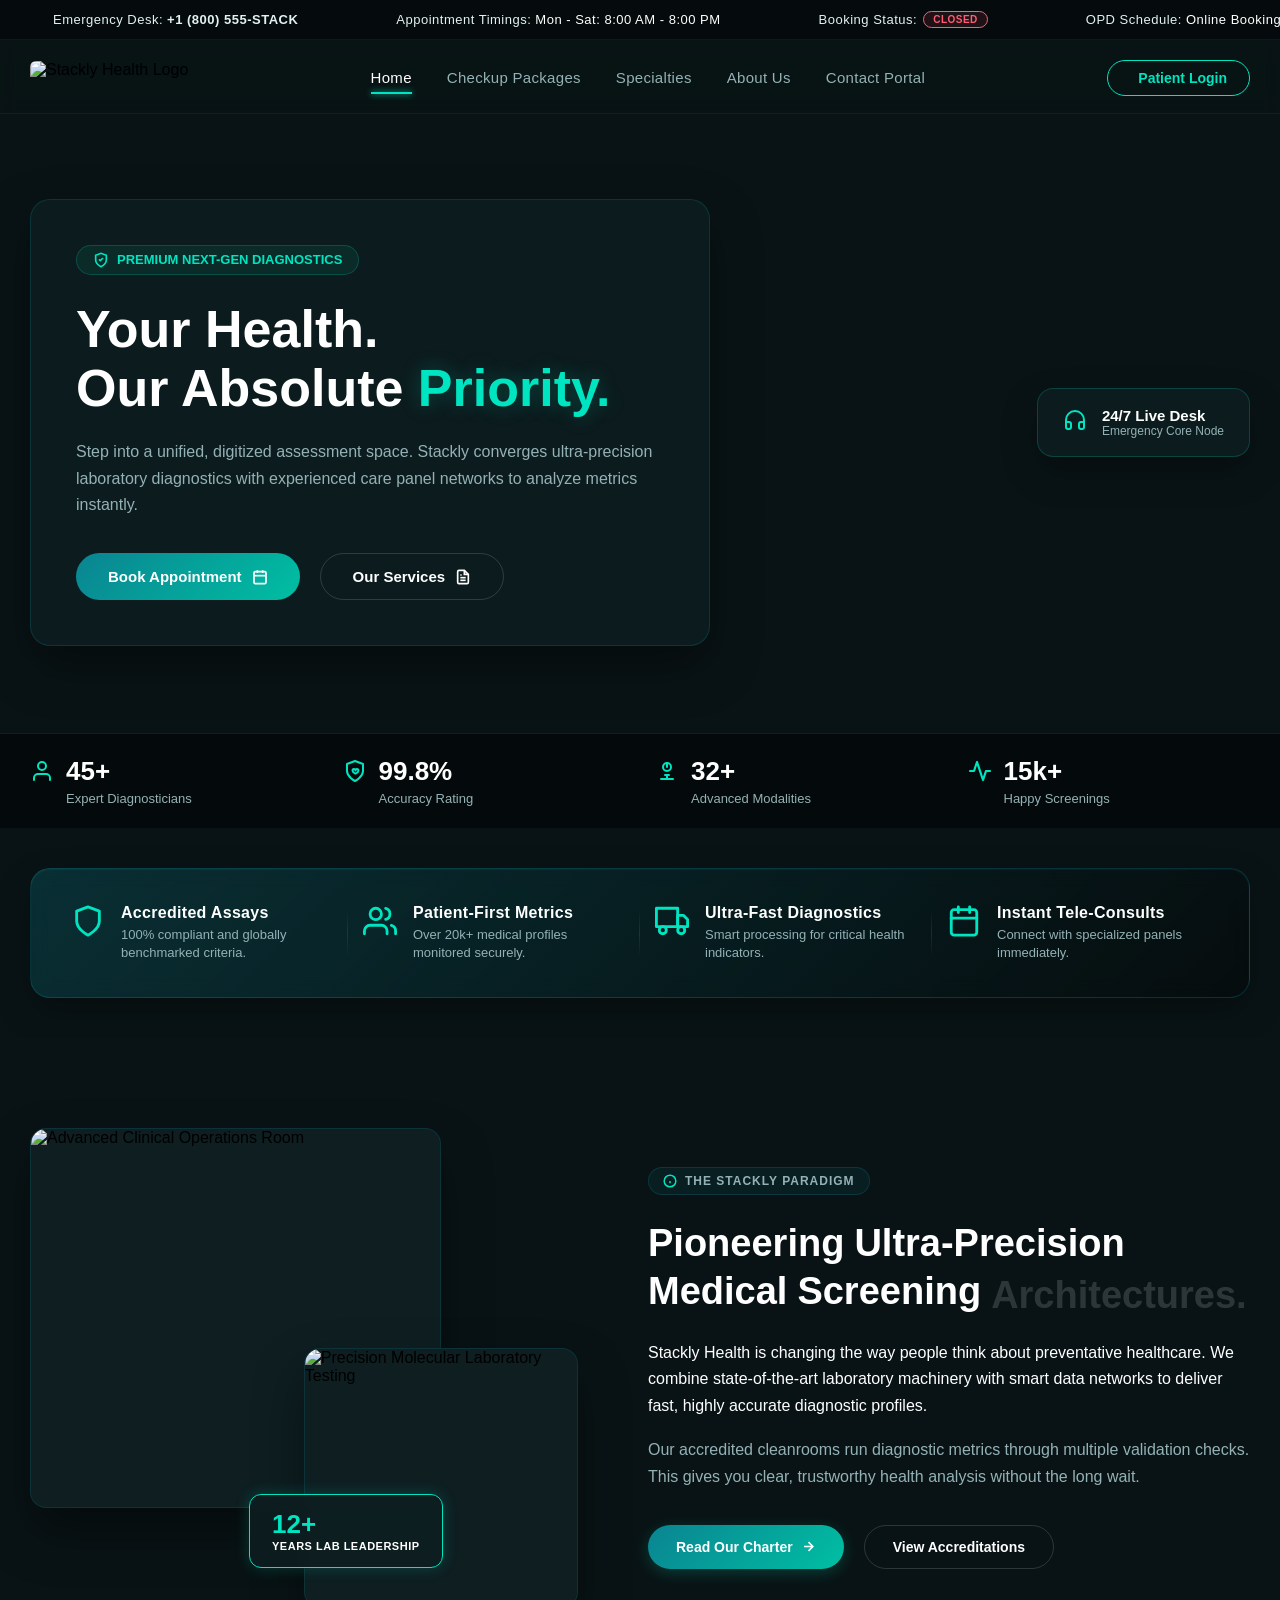
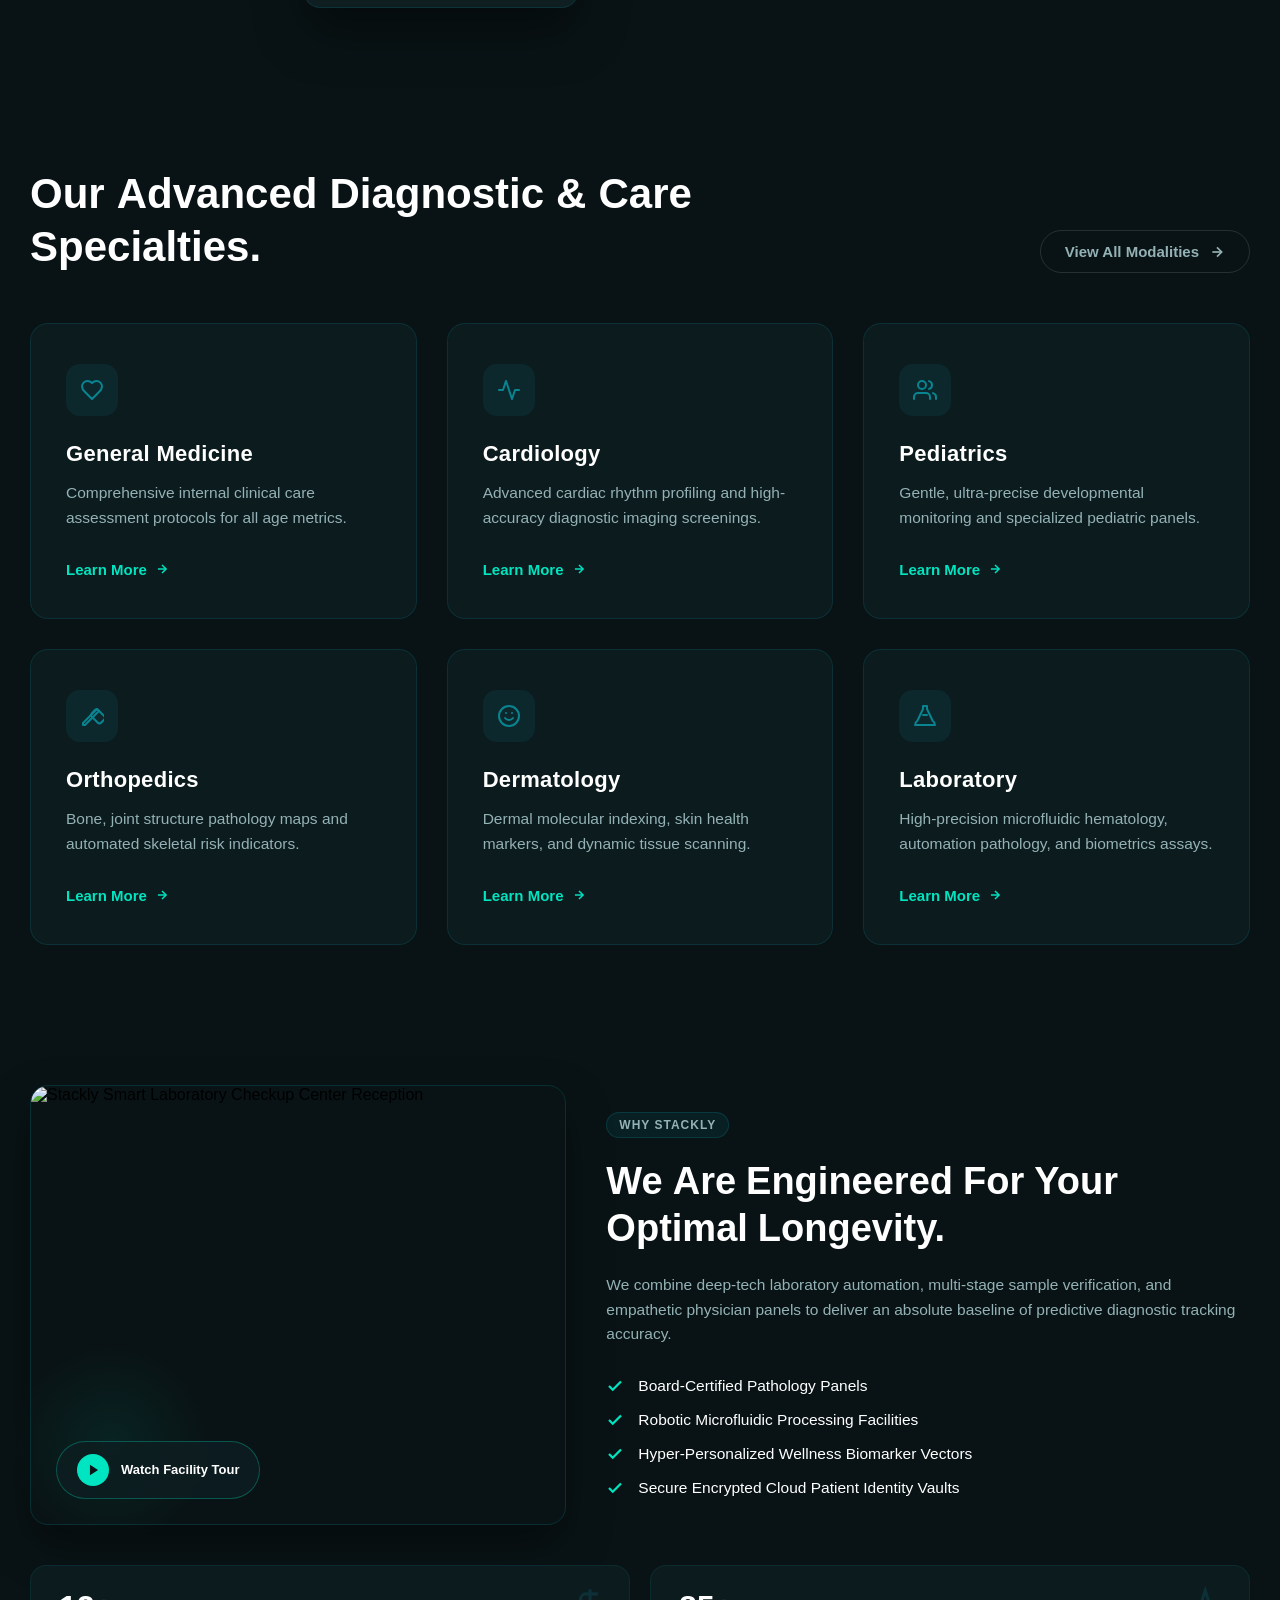
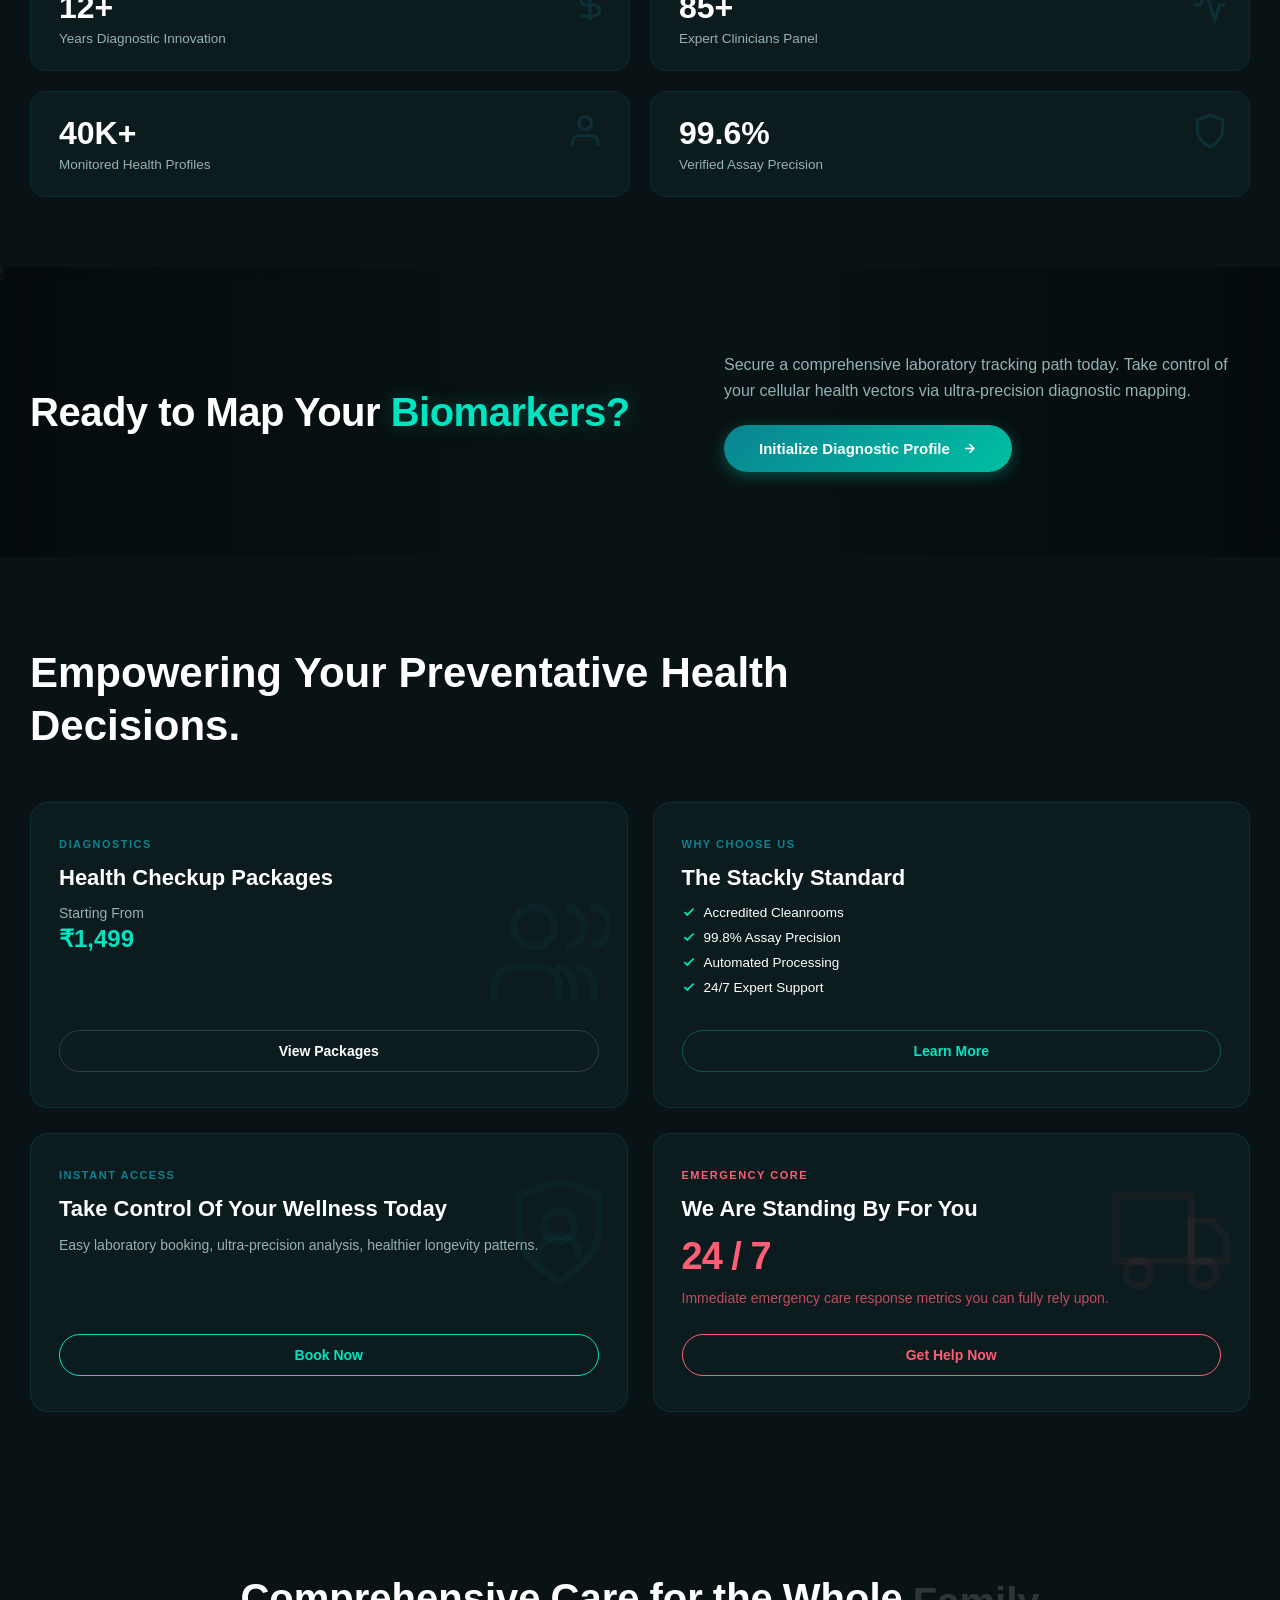
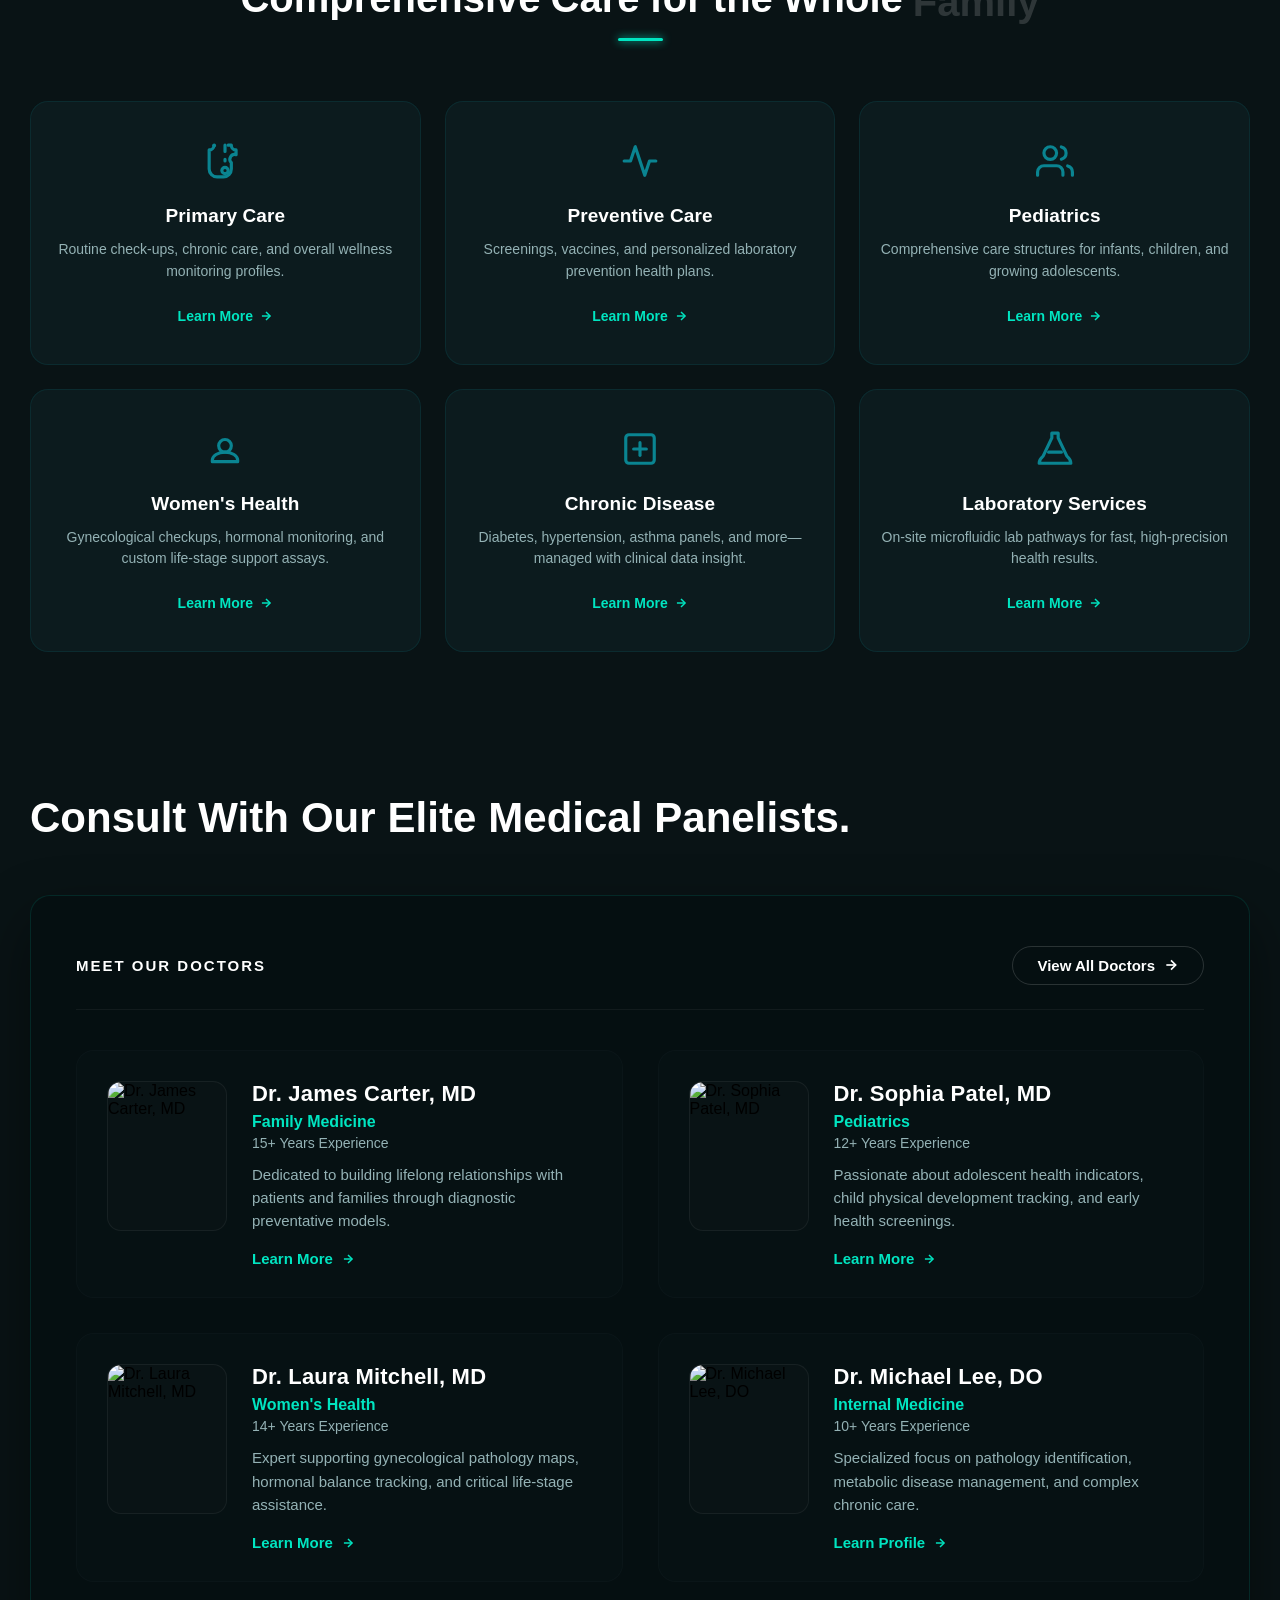
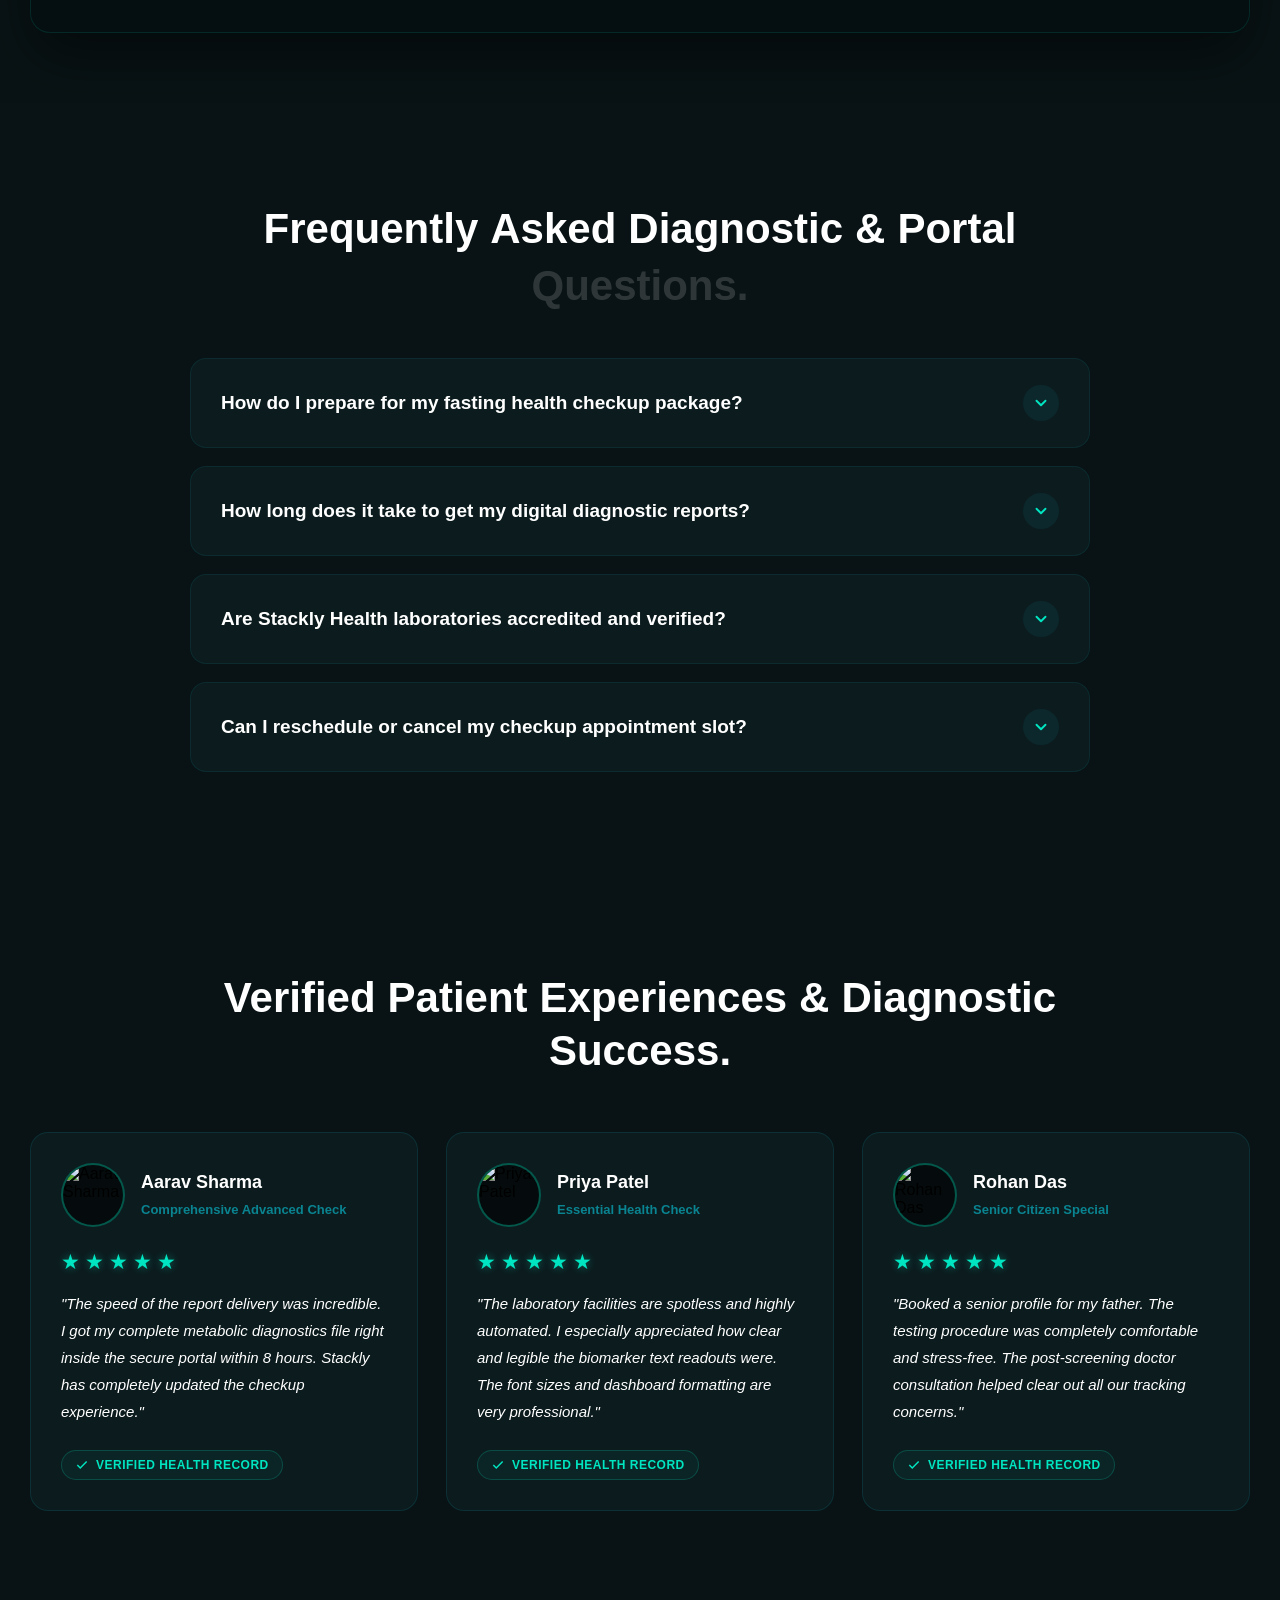
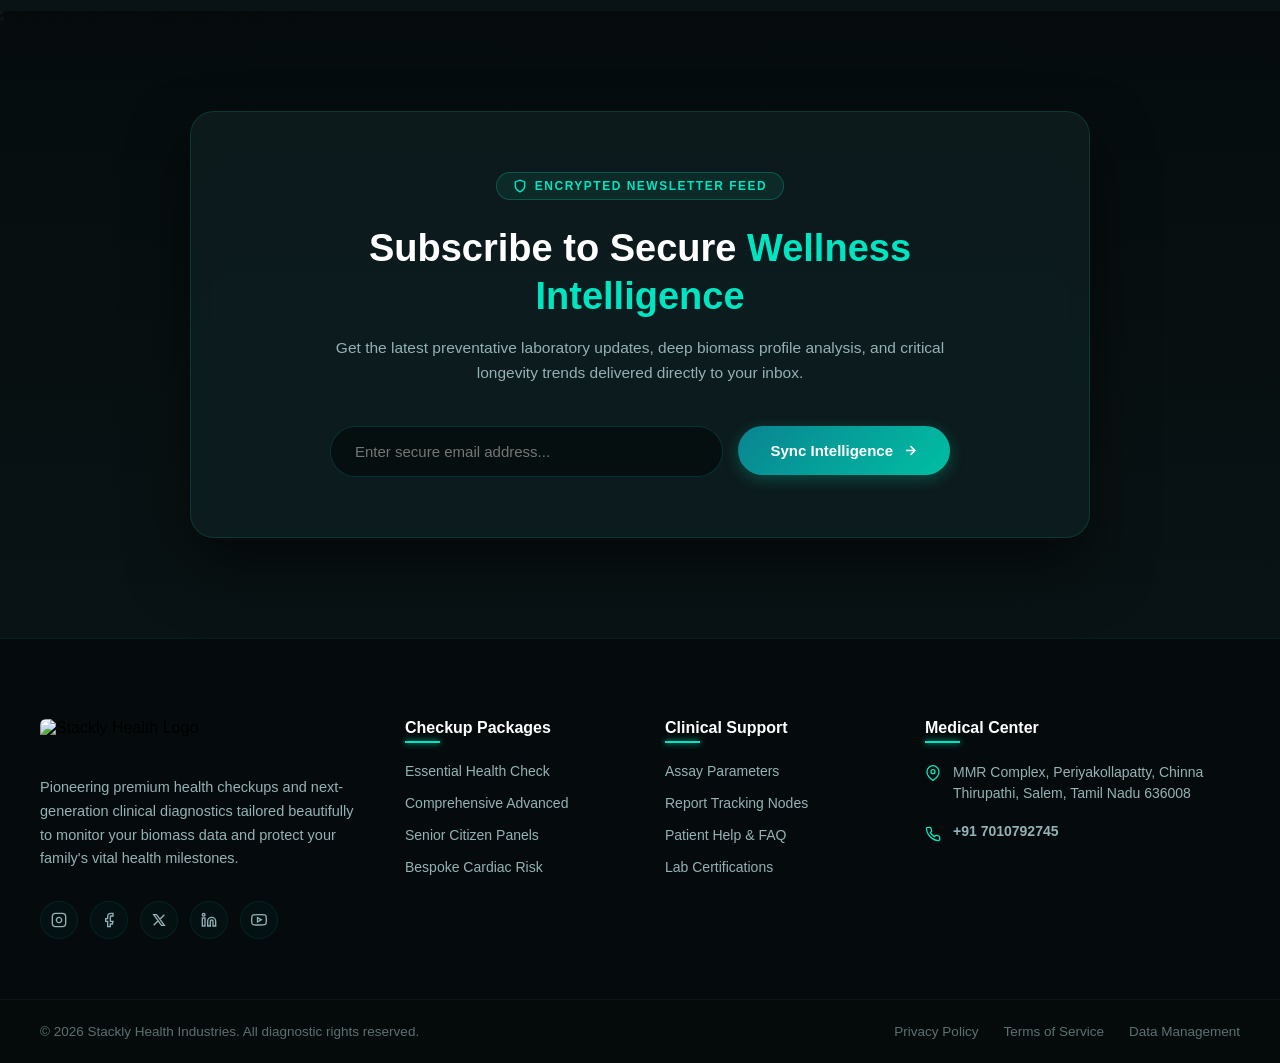
==== commit 5ab10b30: "pages completed" ====
--- a/index.html
+++ b/index.html
@@ -185,7 +185,7 @@
             <ul class="nav-link-list">
                 <li><a href="index.html" class="nav-menu-item active" onclick="setActiveLink(this)">Home</a></li>
                 <li><a href="packages.html" class="nav-menu-item" onclick="setActiveLink(this)">Checkup Packages</a></li>
-                <li><a href="specialities.html" class="nav-menu-item" onclick="setActiveLink(this)">Specialties</a></li>
+                <li><a href="specialties.html" class="nav-menu-item" onclick="setActiveLink(this)">Specialties</a></li>
                 <li><a href="about.html" class="nav-menu-item" onclick="setActiveLink(this)">About Us</a></li>
                 <li><a href="contact.html" class="nav-menu-item" onclick="setActiveLink(this)">Contact Portal</a></li>
             </ul>
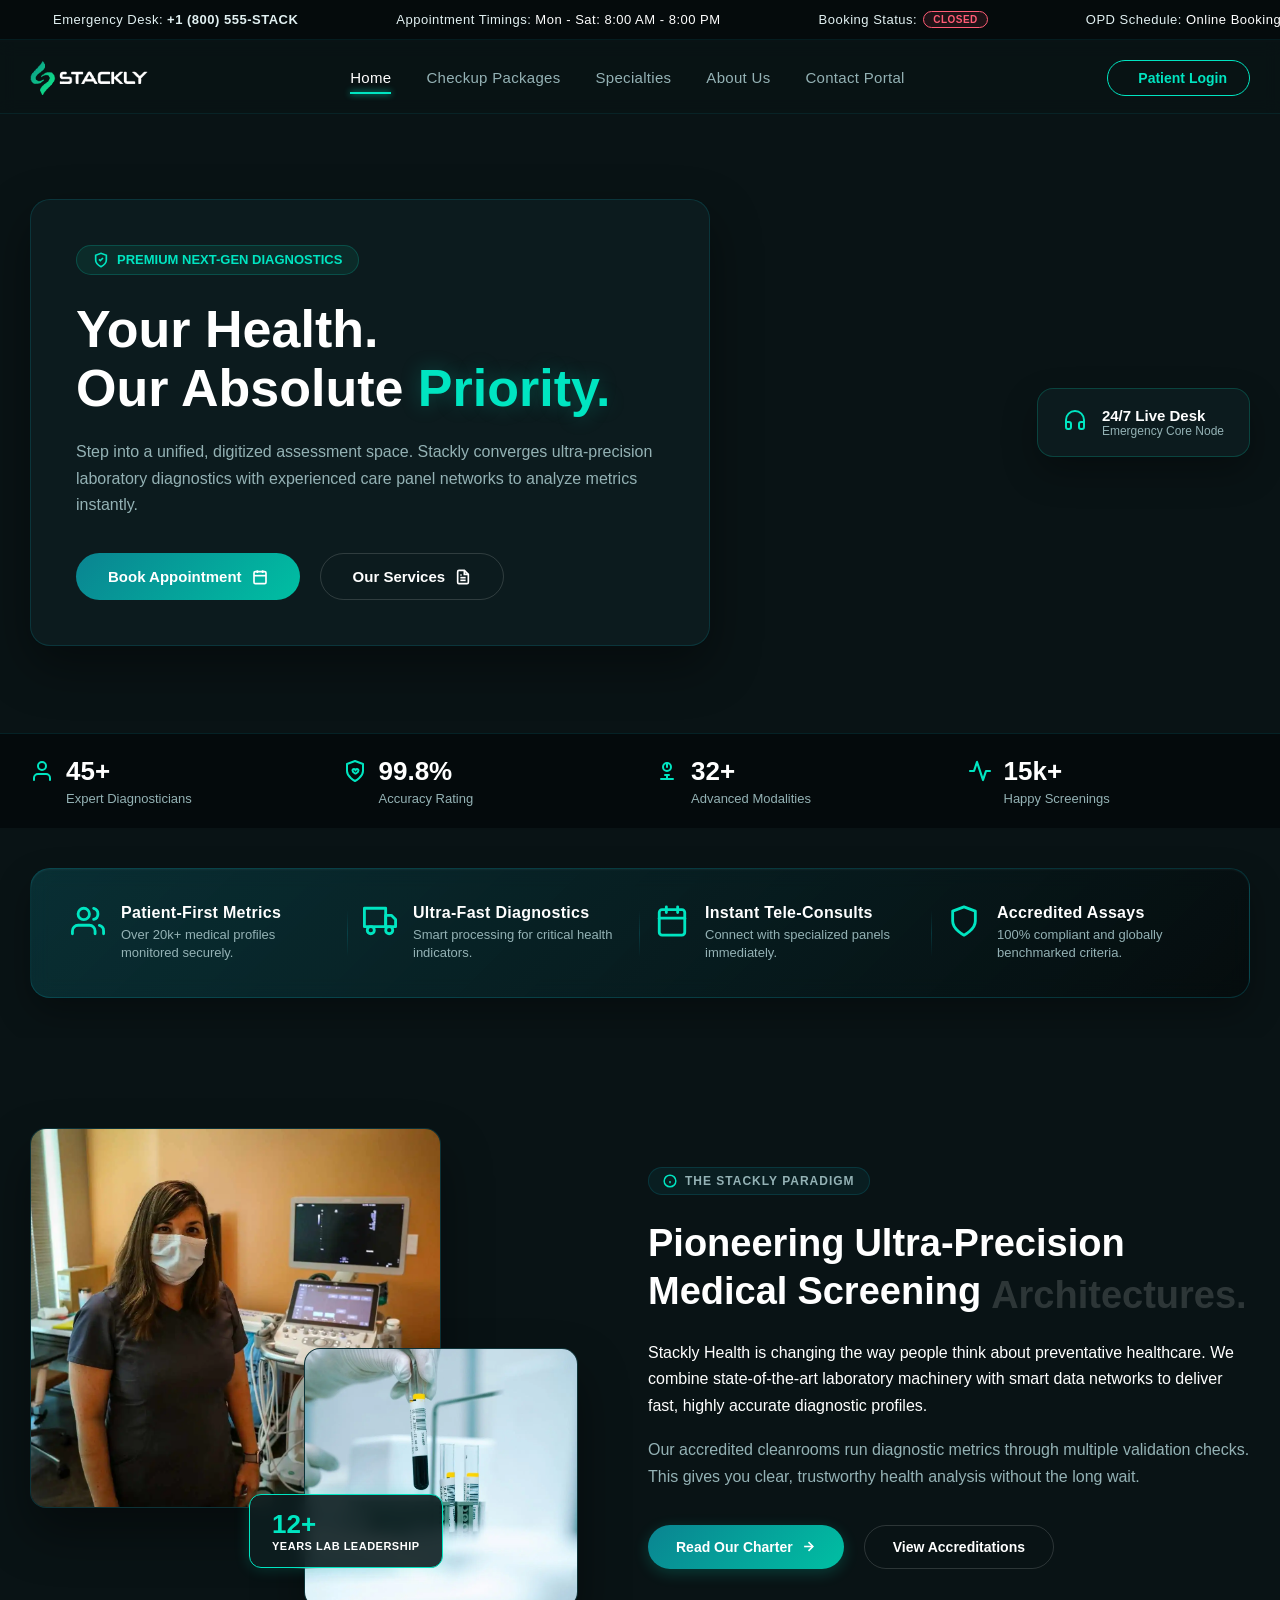
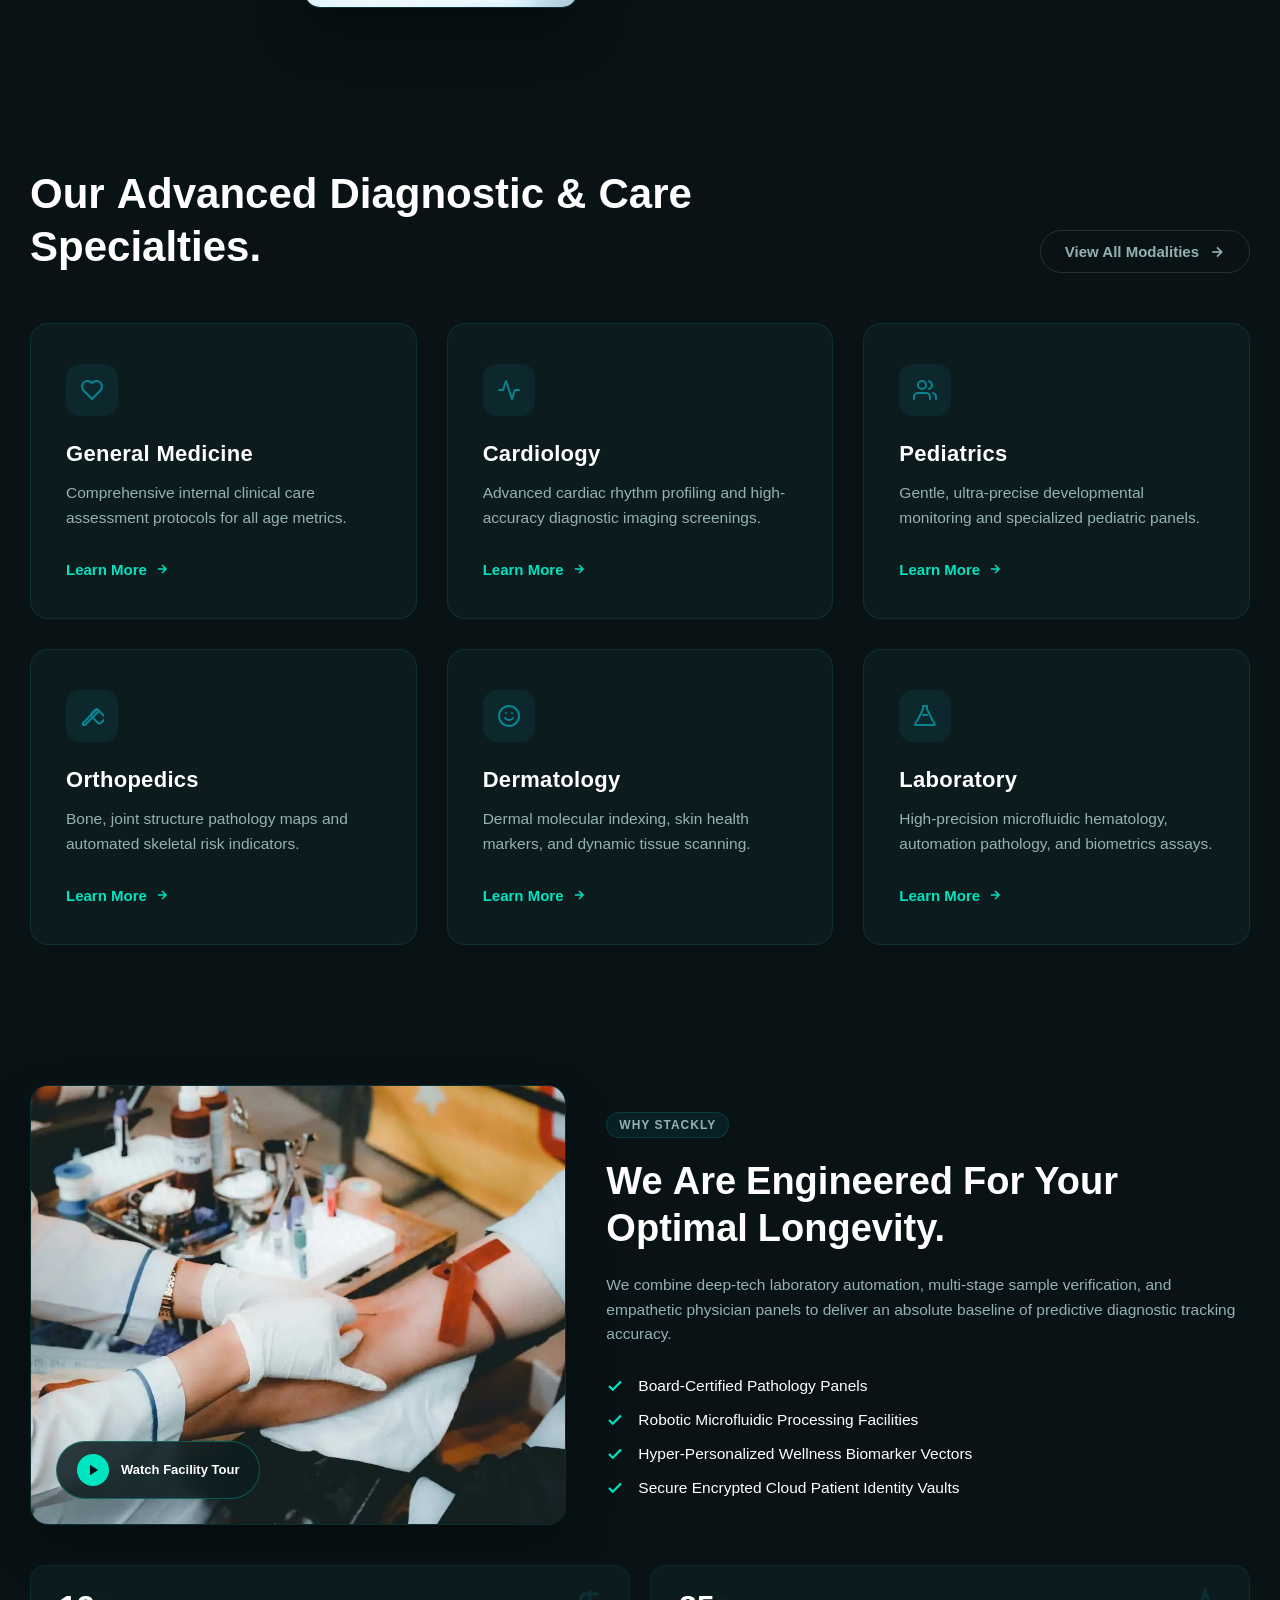
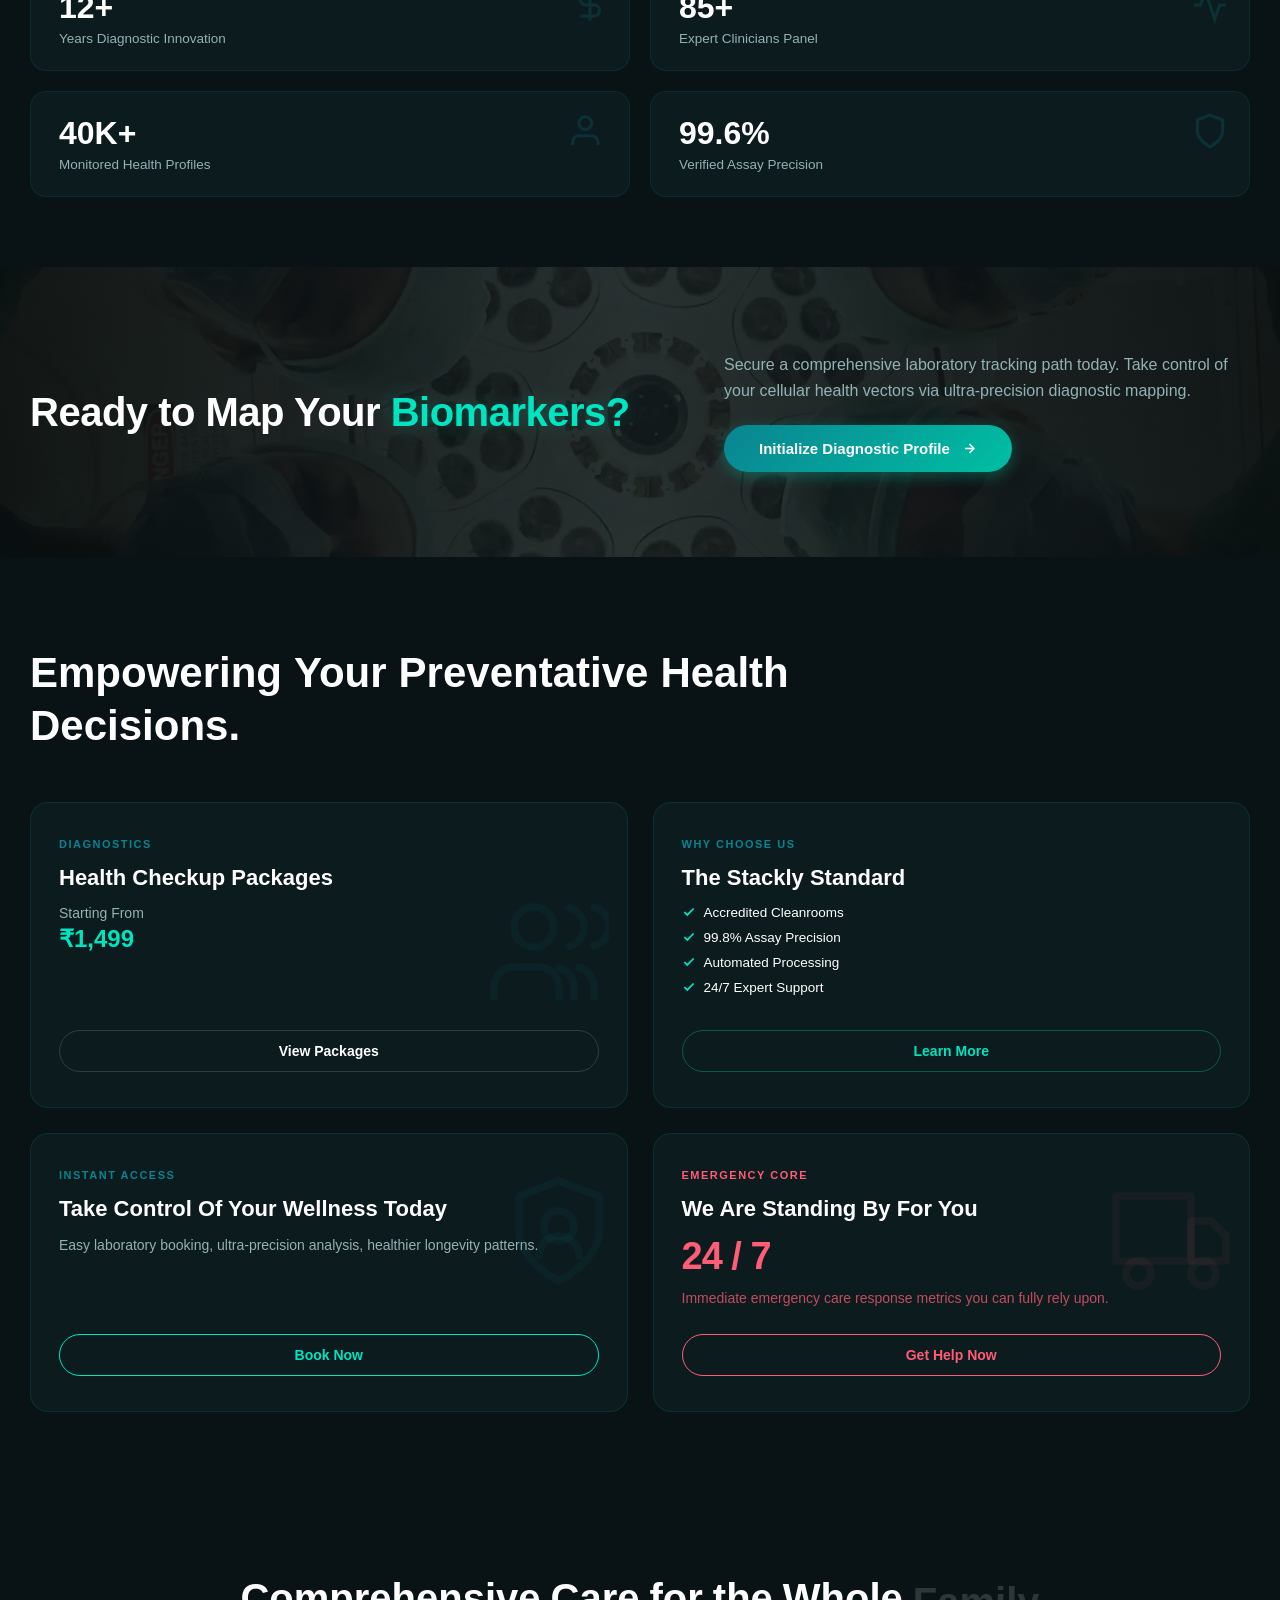
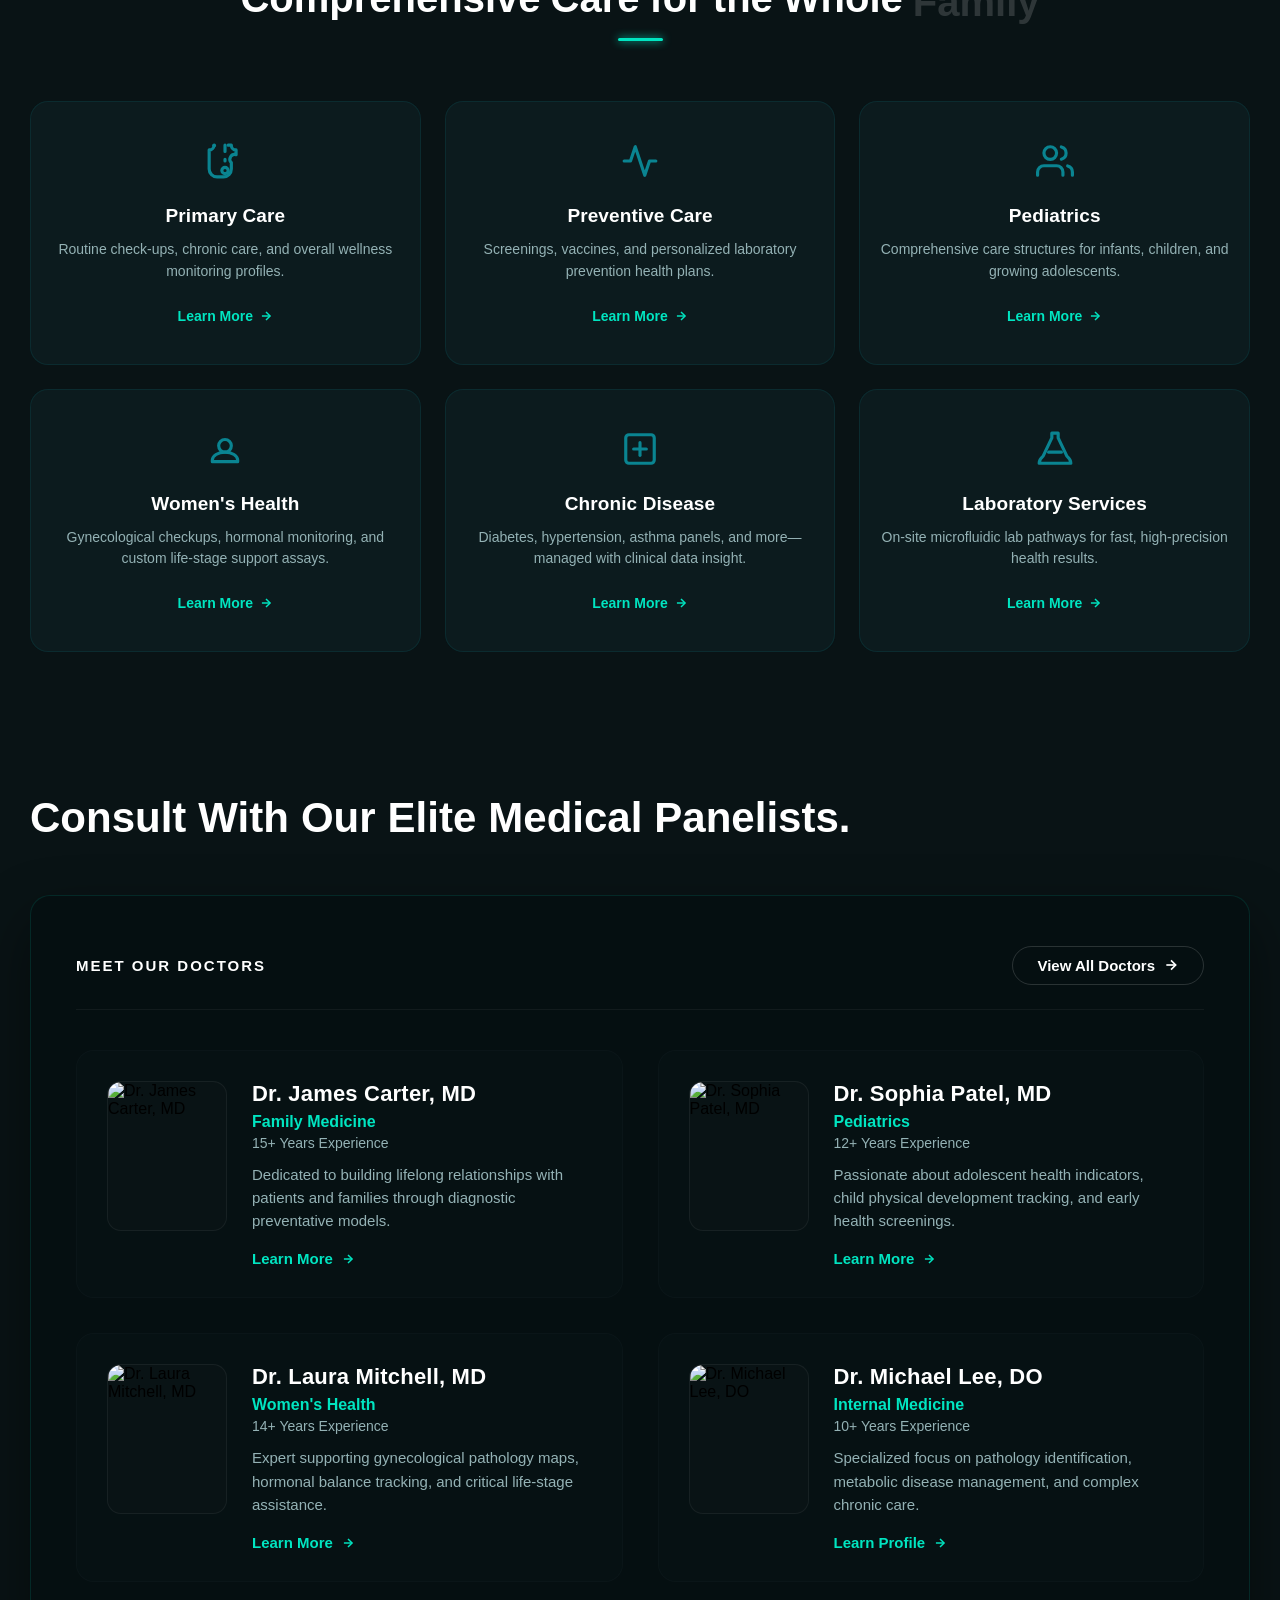
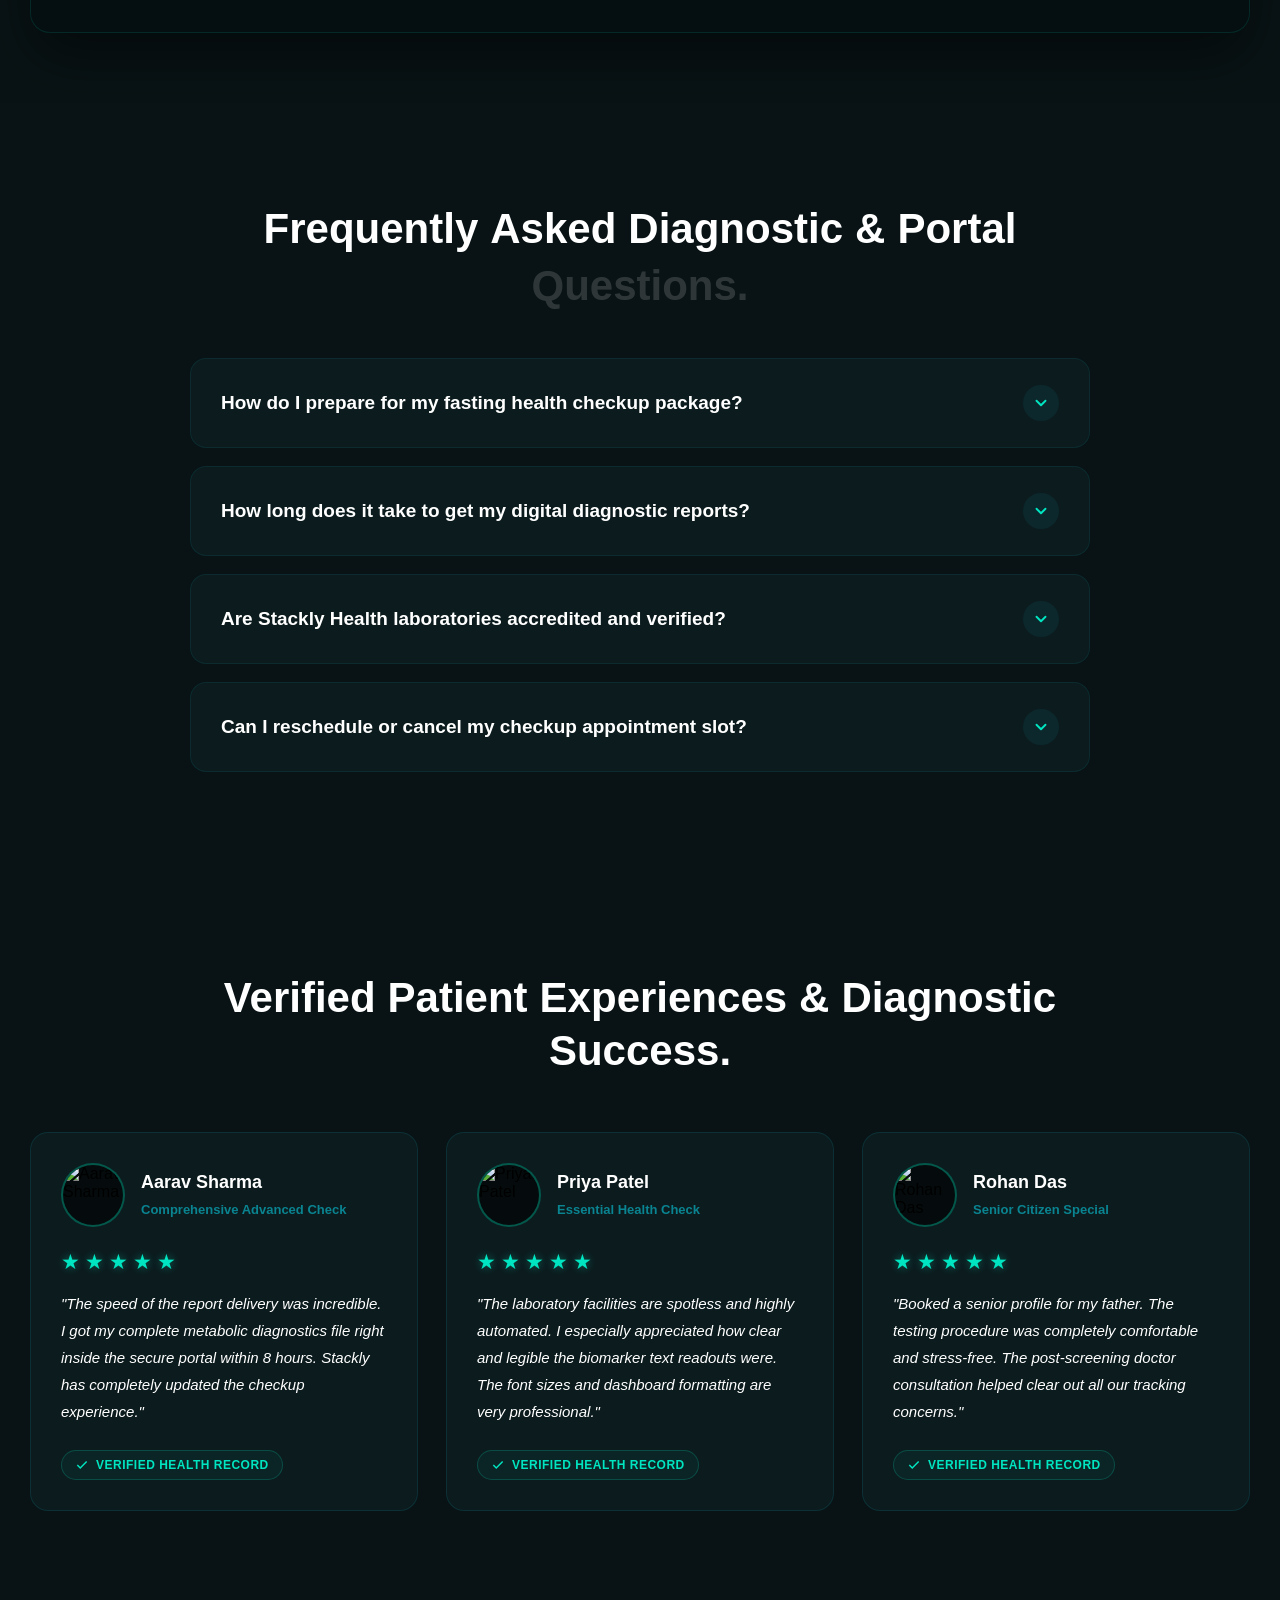
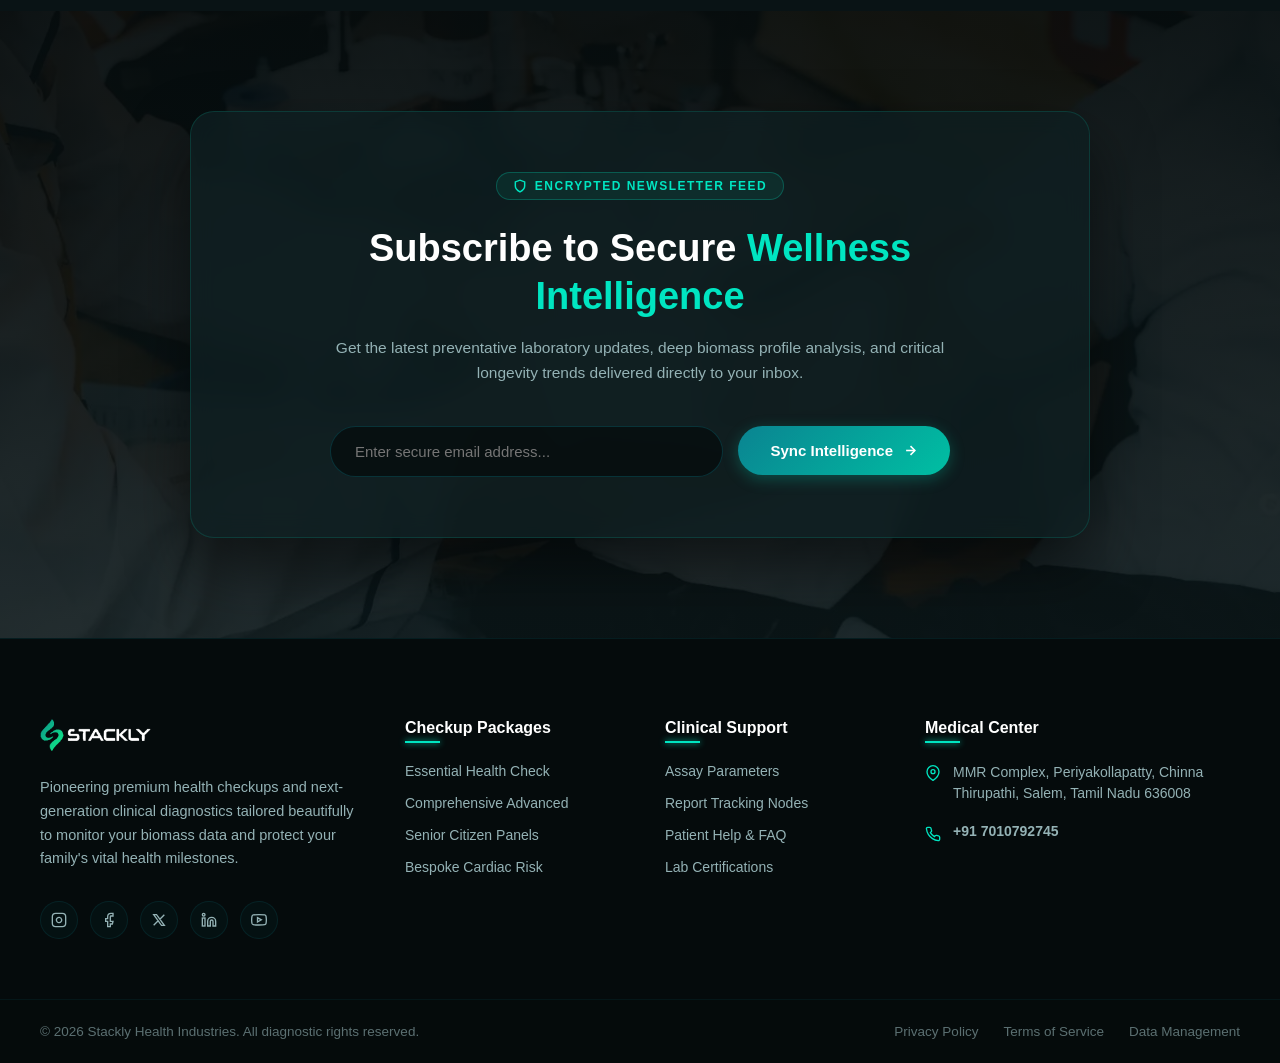
==== commit 95864364: "pages completed" ====
--- a/index.html
+++ b/index.html
@@ -176,7 +176,7 @@
         
         <!-- Brand Logo Element Frame (Refresh trigger enabled) -->
         <div class="brand-logo-frame" onclick="refreshPagePortal()" role="button" aria-label="Stackly Home & Refresh">
-            <img src="https://unsplash.com" alt="Stackly Health Logo" class="logo-asset">
+            <img src="./assests/health checkup logo.webp" alt="Stackly Health Logo" class="logo-asset">
             
         </div>
 
@@ -193,7 +193,9 @@
 
         <!-- Right Side Corner Authentication Anchor Action Block -->
         <div class="right-auth-corner">
-            <button class="btn-auth-portal" onclick="triggerAuthFlow()"><i class="fa-solid fa-user-shield"></i> Patient Login</button>
+            <button class="btn-auth-portal" onclick="window.location.href='login.html'">
+    <i class="fa-solid fa-user-shield"></i> Patient Login
+</button>
         </div>
 
         <!-- Interactive Mobile Hamburger Grid Vector Activation Node -->
@@ -267,7 +269,7 @@
     <!-- Background Video Layer Matrix -->
     <div class="video-ambient-layer">
         <video autoplay loop muted playsinline class="bg-video-element">
-            <source src="https://mixkit.co" type="video/mp4">
+            <source src="./assests/health checkup video 2.mp4" type="video/mp4">
         </video>
         <div class="video-dark-shield"></div>
     </div>
@@ -295,14 +297,25 @@
             </p>
 
             <div class="hero-action-buttons-group">
-                <button class="btn-hero-primary" onclick="scrollToBooking()">
-                    Book Appointment 
-                    <svg class="svg-btn-asset" viewBox="0 0 24 24" fill="none" stroke="currentColor" stroke-width="2.5"><rect x="3" y="4" width="18" height="18" rx="2" ry="2"></rect><line x1="16" y1="2" x2="16" y2="6"></line><line x1="8" y1="2" x2="8" y2="6"></line><line x1="3" y1="10" x2="21" y2="10"></line></svg>
-                </button>
-                <button class="btn-hero-secondary" onclick="scrollToServices()">
-                    Our Services 
-                    <svg class="svg-btn-asset" viewBox="0 0 24 24" fill="none" stroke="currentColor" stroke-width="2.5"><path d="M14 2H6a2 2 0 0 0-2 2v16a2 2 0 0 0 2 2h12a2 2 0 0 0 2-2V8z"></path><polyline points="14 2 14 8 20 8"></polyline><line x1="16" y1="13" x2="8" y2="13"></line><line x1="16" y1="17" x2="8" y2="17"></line><polyline points="10 9 9 9 8 9"></polyline></svg>
-                </button>
+               <button class="btn-hero-primary" onclick="window.location.href='404.html'">
+    Book Appointment 
+    <svg class="svg-btn-asset" viewBox="0 0 24 24" fill="none" stroke="currentColor" stroke-width="2.5">
+        <rect x="3" y="4" width="18" height="18" rx="2" ry="2"></rect>
+        <line x1="16" y1="2" x2="16" y2="6"></line>
+        <line x1="8" y1="2" x2="8" y2="6"></line>
+        <line x1="3" y1="10" x2="21" y2="10"></line>
+    </svg>
+</button>
+               <button class="btn-hero-secondary" onclick="window.location.href='404.html'">
+    Our Services 
+    <svg class="svg-btn-asset" viewBox="0 0 24 24" fill="none" stroke="currentColor" stroke-width="2.5">
+        <path d="M14 2H6a2 2 0 0 0-2 2v16a2 2 0 0 0 2 2h12a2 2 0 0 0 2-2V8z"></path>
+        <polyline points="14 2 14 8 20 8"></polyline>
+        <line x1="16" y1="13" x2="8" y2="13"></line>
+        <line x1="16" y1="17" x2="8" y2="17"></line>
+        <polyline points="10 9 9 9 8 9"></polyline>
+    </svg>
+</button>
             </div>
 
         </div>
@@ -952,10 +965,10 @@
             <div class="matrix-backing-glow"></div>
             <div class="image-frame-container primary-frame">
                 <!-- Switched to highly stable medical screening placeholders -->
-                <img src="https://pexels.com" alt="Advanced Clinical Operations Room" class="about-asset-img">
+                <img src="./assests/ultra screening.webp" alt="Advanced Clinical Operations Room" class="about-asset-img">
             </div>
             <div class="image-frame-container secondary-frame-overlay">
-                <img src="https://pexels.com" alt="Precision Molecular Laboratory Testing" class="about-asset-img">
+                <img src="./assests/medical testing.webp" alt="Precision Molecular Laboratory Testing" class="about-asset-img">
             </div>
             
             <!-- Float Interactive Statistics Badge Layer -->
@@ -991,13 +1004,16 @@
 
             <!-- Core Call to Actions pointing to intentional fallback 404 error routes -->
             <div class="about-actions-group">
-                <button class="btn-about-cta cta-gradient" onclick="routeToErrorPortal('clinical-charter')">
-                    Read Our Charter
-                    <svg viewBox="0 0 24 24" fill="none" stroke="currentColor" stroke-width="2.5" class="svg-btn-arrow"><line x1="5" y1="12" x2="19" y2="12"></line><polyline points="12 5 19 12 12 19"></polyline></svg>
-                </button>
-                <button class="btn-about-cta cta-outline" onclick="routeToErrorPortal('accreditation-vault')">
-                    View Accreditations
-                </button>
+               <button class="btn-about-cta cta-gradient" onclick="window.location.href='404.html'">
+    Read Our Charter
+    <svg viewBox="0 0 24 24" fill="none" stroke="currentColor" stroke-width="2.5" class="svg-btn-arrow">
+        <line x1="5" y1="12" x2="19" y2="12"></line>
+        <polyline points="12 5 19 12 12 19"></polyline>
+    </svg>
+</button>
+              <button class="btn-about-cta cta-outline" onclick="window.location.href='404.html'">
+    View Accreditations
+</button>
             </div>
 
         </div>
@@ -1413,10 +1429,13 @@
             <h3 class="scroll-kinetic-services-title" id="kineticServicesTitle">
                 <span>Our</span> <span>Advanced</span> <span>Diagnostic</span> <span>&</span> <span>Care</span> <span class="accent-node">Specialties.</span>
             </h3>
-            <button class="btn-view-all-services" onclick="routeToErrorPortal('all-specialties')">
-                View All Modalities 
-                <svg viewBox="0 0 24 24" fill="none" stroke="currentColor" stroke-width="2.5" class="svg-arrow-right"><line x1="5" y1="12" x2="19" y2="12"></line><polyline points="12 5 19 12 12 19"></polyline></svg>
-            </button>
+           <button class="btn-view-all-services" onclick="window.location.href='404.html'">
+    View All Modalities 
+    <svg viewBox="0 0 24 24" fill="none" stroke="currentColor" stroke-width="2.5" class="svg-arrow-right">
+        <line x1="5" y1="12" x2="19" y2="12"></line>
+        <polyline points="12 5 19 12 12 19"></polyline>
+    </svg>
+</button>
         </div>
 
         <!-- Translucent interactive cards matrix -->
@@ -1429,10 +1448,13 @@
                 </div>
                 <h4 class="service-card-title">General Medicine</h4>
                 <p class="service-card-desc">Comprehensive internal clinical care assessment protocols for all age metrics.</p>
-                <button class="btn-card-learn-more" onclick="routeToErrorPortal('gen-medicine')">
-                    Learn More 
-                    <svg viewBox="0 0 24 24" fill="none" stroke="currentColor" stroke-width="2.5" class="svg-micro-arrow"><line x1="5" y1="12" x2="19" y2="12"></line><polyline points="12 5 19 12 12 19"></polyline></svg>
-                </button>
+                <button class="btn-card-learn-more" onclick="window.location.href='404.html'">
+    Learn More 
+    <svg viewBox="0 0 24 24" fill="none" stroke="currentColor" stroke-width="2.5" class="svg-micro-arrow">
+        <line x1="5" y1="12" x2="19" y2="12"></line>
+        <polyline points="12 5 19 12 12 19"></polyline>
+    </svg>
+</button>
             </div>
 
             <!-- Card 2: Cardiology -->
@@ -1442,10 +1464,13 @@
                 </div>
                 <h4 class="service-card-title">Cardiology</h4>
                 <p class="service-card-desc">Advanced cardiac rhythm profiling and high-accuracy diagnostic imaging screenings.</p>
-                <button class="btn-card-learn-more" onclick="routeToErrorPortal('cardiology')">
-                    Learn More 
-                    <svg viewBox="0 0 24 24" fill="none" stroke="currentColor" stroke-width="2.5" class="svg-micro-arrow"><line x1="5" y1="12" x2="19" y2="12"></line><polyline points="12 5 19 12 12 19"></polyline></svg>
-                </button>
+             <button class="btn-card-learn-more" onclick="window.location.href='404.html'">
+    Learn More 
+    <svg viewBox="0 0 24 24" fill="none" stroke="currentColor" stroke-width="2.5" class="svg-micro-arrow">
+        <line x1="5" y1="12" x2="19" y2="12"></line>
+        <polyline points="12 5 19 12 12 19"></polyline>
+    </svg>
+</button>
             </div>
 
             <!-- Card 3: Pediatrics -->
@@ -1455,10 +1480,13 @@
                 </div>
                 <h4 class="service-card-title">Pediatrics</h4>
                 <p class="service-card-desc">Gentle, ultra-precise developmental monitoring and specialized pediatric panels.</p>
-                <button class="btn-card-learn-more" onclick="routeToErrorPortal('pediatrics')">
-                    Learn More 
-                    <svg viewBox="0 0 24 24" fill="none" stroke="currentColor" stroke-width="2.5" class="svg-micro-arrow"><line x1="5" y1="12" x2="19" y2="12"></line><polyline points="12 5 19 12 12 19"></polyline></svg>
-                </button>
+              <button class="btn-card-learn-more" onclick="window.location.href='404.html'">
+    Learn More 
+    <svg viewBox="0 0 24 24" fill="none" stroke="currentColor" stroke-width="2.5" class="svg-micro-arrow">
+        <line x1="5" y1="12" x2="19" y2="12"></line>
+        <polyline points="12 5 19 12 12 19"></polyline>
+    </svg>
+</button>
             </div>
 
             <!-- Card 4: Orthopedics -->
@@ -1468,10 +1496,13 @@
                 </div>
                 <h4 class="service-card-title">Orthopedics</h4>
                 <p class="service-card-desc">Bone, joint structure pathology maps and automated skeletal risk indicators.</p>
-                <button class="btn-card-learn-more" onclick="routeToErrorPortal('orthopedics')">
-                    Learn More 
-                    <svg viewBox="0 0 24 24" fill="none" stroke="currentColor" stroke-width="2.5" class="svg-micro-arrow"><line x1="5" y1="12" x2="19" y2="12"></line><polyline points="12 5 19 12 12 19"></polyline></svg>
-                </button>
+              <button class="btn-card-learn-more" onclick="window.location.href='404.html'">
+    Learn More 
+    <svg viewBox="0 0 24 24" fill="none" stroke="currentColor" stroke-width="2.5" class="svg-micro-arrow">
+        <line x1="5" y1="12" x2="19" y2="12"></line>
+        <polyline points="12 5 19 12 12 19"></polyline>
+    </svg>
+</button>
             </div>
 
             <!-- Card 5: Dermatology -->
@@ -1481,10 +1512,13 @@
                 </div>
                 <h4 class="service-card-title">Dermatology</h4>
                 <p class="service-card-desc">Dermal molecular indexing, skin health markers, and dynamic tissue scanning.</p>
-                <button class="btn-card-learn-more" onclick="routeToErrorPortal('dermatology')">
-                    Learn More 
-                    <svg viewBox="0 0 24 24" fill="none" stroke="currentColor" stroke-width="2.5" class="svg-micro-arrow"><line x1="5" y1="12" x2="19" y2="12"></line><polyline points="12 5 19 12 12 19"></polyline></svg>
-                </button>
+           <button class="btn-card-learn-more" onclick="window.location.href='404.html'">
+    Learn More 
+    <svg viewBox="0 0 24 24" fill="none" stroke="currentColor" stroke-width="2.5" class="svg-micro-arrow">
+        <line x1="5" y1="12" x2="19" y2="12"></line>
+        <polyline points="12 5 19 12 12 19"></polyline>
+    </svg>
+</button>
             </div>
 
             <!-- Card 6: Laboratory -->
@@ -1494,10 +1528,13 @@
                 </div>
                 <h4 class="service-card-title">Laboratory</h4>
                 <p class="service-card-desc">High-precision microfluidic hematology, automation pathology, and biometrics assays.</p>
-                <button class="btn-card-learn-more" onclick="routeToErrorPortal('laboratory')">
-                    Learn More 
-                    <svg viewBox="0 0 24 24" fill="none" stroke="currentColor" stroke-width="2.5" class="svg-micro-arrow"><line x1="5" y1="12" x2="19" y2="12"></line><polyline points="12 5 19 12 12 19"></polyline></svg>
-                </button>
+            <button class="btn-card-learn-more" onclick="window.location.href='404.html'">
+    Learn More 
+    <svg viewBox="0 0 24 24" fill="none" stroke="currentColor" stroke-width="2.5" class="svg-micro-arrow">
+        <line x1="5" y1="12" x2="19" y2="12"></line>
+        <polyline points="12 5 19 12 12 19"></polyline>
+    </svg>
+</button>
             </div>
 
         </div>
@@ -1793,7 +1830,7 @@
             <div class="diff-glow-backing"></div>
             <div class="diff-image-frame">
                 <!-- Stable medical infrastructure asset replacement -->
-                <img src="https://pexels.com" alt="Stackly Smart Laboratory Checkup Center Reception" class="diff-panel-img">
+                <img src="./assests/checkup.webp" alt="Stackly Smart Laboratory Checkup Center Reception" class="diff-panel-img">
                 
                 <!-- Video Trigger Overlay Element Box -->
                 <div class="media-activation-trigger" onclick="routeToErrorPortal('facility-tour-video')">
@@ -1801,7 +1838,9 @@
                     <div class="trigger-icon-nest">
                         <svg viewBox="0 0 24 24" fill="currentColor"><polygon points="5 3 19 12 5 21 5 3"></polygon></svg>
                     </div>
-                    <span class="trigger-label-text">Watch Facility Tour</span>
+                  <span class="trigger-label-text" onclick="window.location.href='404.html'" style="cursor: pointer;">
+    Watch Facility Tour
+</span>
                 </div>
             </div>
         </div>
@@ -2265,7 +2304,7 @@
     
     <!-- Deep Layered Static Asset Background Frame -->
     <div class="ribbon-asset-background">
-        <img src="https://pexels.com" alt="Stackly Diagnostics Cleanroom Architecture" class="ribbon-backing-img">
+        <img src="./assests/medical theme.webp" alt="Stackly Diagnostics Cleanroom Architecture" class="ribbon-backing-img">
         <div class="ribbon-dark-shield"></div>
     </div>
 
@@ -2285,10 +2324,13 @@
                 Secure a comprehensive laboratory tracking path today. Take control of your cellular health vectors via ultra-precision diagnostic mapping.
             </p>
             <div class="ribbon-control-buttons">
-                <button class="btn-ribbon-action action-glow" onclick="routeToErrorPortal('premium-screening-slot')">
-                    Initialize Diagnostic Profile
-                    <svg viewBox="0 0 24 24" fill="none" stroke="currentColor" stroke-width="2.5" class="svg-btn-arrow"><line x1="5" y1="12" x2="19" y2="12"></line><polyline points="12 5 19 12 12 19"></polyline></svg>
-                </button>
+               <button class="btn-ribbon-action action-glow" onclick="window.location.href='404.html'">
+    Initialize Diagnostic Profile
+    <svg viewBox="0 0 24 24" fill="none" stroke="currentColor" stroke-width="2.5" class="svg-btn-arrow">
+        <line x1="5" y1="12" x2="19" y2="12"></line>
+        <polyline points="12 5 19 12 12 19"></polyline>
+    </svg>
+</button>
             </div>
         </div>
 
@@ -2515,7 +2557,9 @@
                         <svg viewBox="0 0 24 24" fill="none" stroke="currentColor" stroke-width="1.5" stroke-linecap="round" stroke-linejoin="round"><path d="M17 21v-2a4 4 0 0 0-3-3.87"></path><path d="M16 3.13a4 4 0 0 1 0 7.75"></path><path d="M21 21v-2a4 4 0 0 0-3-3.87"></path><path d="M21 3a4 4 0 0 1 0 7.75"></path><path d="M14 21v-2a4 4 0 0 0-4-4H5a4 4 0 0 0-4 4v2"></path><circle cx="9" cy="7" r="4"></circle></svg>
                     </div>
                     
-                    <button class="btn-hub-action-card" onclick="routeToErrorPortal('packages-catalog')">View Packages</button>
+                  <button class="btn-hub-action-card" onclick="window.location.href='404.html'">
+    View Packages
+</button>
                 </div>
             </div>
 
@@ -2532,8 +2576,9 @@
                         <li><svg viewBox="0 0 24 24" fill="none" stroke="currentColor" stroke-width="3"><polyline points="20 6 9 17 4 12"></polyline></svg> 24/7 Expert Support</li>
                     </ul>
                     
-                    <button class="btn-hub-action-card secondary-outline" onclick="routeToErrorPortal('charter-details')">Learn More</button>
-                </div>
+                   <button class="btn-hub-action-card secondary-outline" onclick="window.location.href='404.html'">
+    Learn More
+</button> </div>
             </div>
 
             <!-- Card 3: Direct Appointment Scheduling Trigger -->
@@ -2548,8 +2593,9 @@
                     </div>
 
                     <!-- Background color removed -->
-                    <button class="btn-hub-action-card transparent-emerald-outline" onclick="routeToErrorPortal('slot-booking-gateway')">Book Now</button>
-                </div>
+                   <button class="btn-hub-action-card transparent-emerald-outline" onclick="window.location.href='404.html'">
+    Book Now
+</button> </div>
             </div>
 
             <!-- Card 4: 24/7 Emergency Care Node -->
@@ -2565,8 +2611,9 @@
                     </div>
 
                     <!-- Background color removed -->
-                    <button class="btn-hub-action-card transparent-emergency-outline" onclick="routeToErrorPortal('emergency-hotline-node')">Get Help Now</button>
-                </div>
+                   <button class="btn-hub-action-card transparent-emergency-outline" onclick="window.location.href='404.html'">
+    Get Help Now
+</button> </div>
             </div>
 
         </div>
@@ -2866,9 +2913,13 @@
                 </div>
                 <h4 class="care-card-title">Primary Care</h4>
                 <p class="care-card-desc">Routine check-ups, chronic care, and overall wellness monitoring profiles.</p>
-                <button class="btn-care-redirect" onclick="routeToErrorPortal('primary-care')">
-                    Learn More <svg class="svg-micro-arrow" viewBox="0 0 24 24" fill="none" stroke="currentColor" stroke-width="2.5"><line x1="5" y1="12" x2="19" y2="12"></line><polyline points="12 5 19 12 12 19"></polyline></svg>
-                </button>
+               <button class="btn-care-redirect" onclick="window.location.href='404.html'">
+    Learn More
+    <svg class="svg-micro-arrow" viewBox="0 0 24 24" fill="none" stroke="currentColor" stroke-width="2.5">
+        <line x1="5" y1="12" x2="19" y2="12"></line>
+        <polyline points="12 5 19 12 12 19"></polyline>
+    </svg>
+</button>
             </div>
 
             <!-- Card 2: Preventive Care -->
@@ -2879,9 +2930,13 @@
                 </div>
                 <h4 class="care-card-title">Preventive Care</h4>
                 <p class="care-card-desc">Screenings, vaccines, and personalized laboratory prevention health plans.</p>
-                <button class="btn-care-redirect" onclick="routeToErrorPortal('preventive-care')">
-                    Learn More <svg class="svg-micro-arrow" viewBox="0 0 24 24" fill="none" stroke="currentColor" stroke-width="2.5"><line x1="5" y1="12" x2="19" y2="12"></line><polyline points="12 5 19 12 12 19"></polyline></svg>
-                </button>
+                <button class="btn-care-redirect" onclick="window.location.href='404.html'">
+    Learn More
+    <svg class="svg-micro-arrow" viewBox="0 0 24 24" fill="none" stroke="currentColor" stroke-width="2.5">
+        <line x1="5" y1="12" x2="19" y2="12"></line>
+        <polyline points="12 5 19 12 12 19"></polyline>
+    </svg>
+</button>
             </div>
 
             <!-- Card 3: Pediatrics -->
@@ -2892,9 +2947,13 @@
                 </div>
                 <h4 class="care-card-title">Pediatrics</h4>
                 <p class="care-card-desc">Comprehensive care structures for infants, children, and growing adolescents.</p>
-                <button class="btn-care-redirect" onclick="routeToErrorPortal('pediatrics')">
-                    Learn More <svg class="svg-micro-arrow" viewBox="0 0 24 24" fill="none" stroke="currentColor" stroke-width="2.5"><line x1="5" y1="12" x2="19" y2="12"></line><polyline points="12 5 19 12 12 19"></polyline></svg>
-                </button>
+              <button class="btn-care-redirect" onclick="window.location.href='404.html'">
+    Learn More
+    <svg class="svg-micro-arrow" viewBox="0 0 24 24" fill="none" stroke="currentColor" stroke-width="2.5">
+        <line x1="5" y1="12" x2="19" y2="12"></line>
+        <polyline points="12 5 19 12 12 19"></polyline>
+    </svg>
+</button>
             </div>
 
             <!-- Card 4: Women's Health -->
@@ -2905,9 +2964,13 @@
                 </div>
                 <h4 class="care-card-title">Women's Health</h4>
                 <p class="care-card-desc">Gynecological checkups, hormonal monitoring, and custom life-stage support assays.</p>
-                <button class="btn-care-redirect" onclick="routeToErrorPortal('womens-health')">
-                    Learn More <svg class="svg-micro-arrow" viewBox="0 0 24 24" fill="none" stroke="currentColor" stroke-width="2.5"><line x1="5" y1="12" x2="19" y2="12"></line><polyline points="12 5 19 12 12 19"></polyline></svg>
-                </button>
+              <button class="btn-care-redirect" onclick="window.location.href='404.html'">
+    Learn More
+    <svg class="svg-micro-arrow" viewBox="0 0 24 24" fill="none" stroke="currentColor" stroke-width="2.5">
+        <line x1="5" y1="12" x2="19" y2="12"></line>
+        <polyline points="12 5 19 12 12 19"></polyline>
+    </svg>
+</button>
             </div>
 
             <!-- Card 5: Chronic Disease Management -->
@@ -2918,9 +2981,13 @@
                 </div>
                 <h4 class="care-card-title">Chronic Disease</h4>
                 <p class="care-card-desc">Diabetes, hypertension, asthma panels, and more—managed with clinical data insight.</p>
-                <button class="btn-care-redirect" onclick="routeToErrorPortal('chronic-disease')">
-                    Learn More <svg class="svg-micro-arrow" viewBox="0 0 24 24" fill="none" stroke="currentColor" stroke-width="2.5"><line x1="5" y1="12" x2="19" y2="12"></line><polyline points="12 5 19 12 12 19"></polyline></svg>
-                </button>
+               <button class="btn-care-redirect" onclick="window.location.href='404.html'">
+    Learn More
+    <svg class="svg-micro-arrow" viewBox="0 0 24 24" fill="none" stroke="currentColor" stroke-width="2.5">
+        <line x1="5" y1="12" x2="19" y2="12"></line>
+        <polyline points="12 5 19 12 12 19"></polyline>
+    </svg>
+</button>
             </div>
 
             <!-- Card 6: Laboratory Services -->
@@ -2931,9 +2998,13 @@
                 </div>
                 <h4 class="care-card-title">Laboratory Services</h4>
                 <p class="care-card-desc">On-site microfluidic lab pathways for fast, high-precision health results.</p>
-                <button class="btn-care-redirect" onclick="routeToErrorPortal('lab-services')">
-                    Learn More <svg class="svg-micro-arrow" viewBox="0 0 24 24" fill="none" stroke="currentColor" stroke-width="2.5"><line x1="5" y1="12" x2="19" y2="12"></line><polyline points="12 5 19 12 12 19"></polyline></svg>
-                </button>
+              <button class="btn-care-redirect" onclick="window.location.href='404.html'">
+    Learn More
+    <svg class="svg-micro-arrow" viewBox="0 0 24 24" fill="none" stroke="currentColor" stroke-width="2.5">
+        <line x1="5" y1="12" x2="19" y2="12"></line>
+        <polyline points="12 5 19 12 12 19"></polyline>
+    </svg>
+</button>
             </div>
 
         </div>
@@ -3210,10 +3281,13 @@
             <!-- Upper Meta Row Alignment -->
             <div class="console-meta-header">
                 <span class="meta-tag-label">Meet Our Doctors</span>
-                <button class="btn-console-global" onclick="routeToErrorPortal('all-clinicians')">
-                    View All Doctors 
-                    <svg viewBox="0 0 24 24" fill="none" stroke="currentColor" stroke-width="2.5" class="svg-arrow"><line x1="5" y1="12" x2="19" y2="12"></line><polyline points="12 5 19 12 12 19"></polyline></svg>
-                </button>
+             <button class="btn-console-global" onclick="window.location.href='404.html'">
+    View All Doctors
+    <svg viewBox="0 0 24 24" fill="none" stroke="currentColor" stroke-width="2.5" class="svg-arrow">
+        <line x1="5" y1="12" x2="19" y2="12"></line>
+        <polyline points="12 5 19 12 12 19"></polyline>
+    </svg>
+</button>
             </div>
 
             <!-- Profile Cards Matrix Grid (2 Columns as per reference layout) -->
@@ -3229,7 +3303,7 @@
                         <span class="doctor-specialty">Family Medicine</span>
                         <div class="doctor-experience-tag">15+ Years Experience</div>
                         <p class="doctor-desc-micro">Dedicated to building lifelong relationships with patients and families through diagnostic preventative models.</p>
-                        <button class="btn-profile-redirect" onclick="routeToErrorPortal('dr-james-carter')">
+                        <button class="btn-profile-redirect" onclick="window.location.href='404.html'">
                             Learn More <svg class="svg-micro-arrow" viewBox="0 0 24 24" fill="none" stroke="currentColor" stroke-width="2.5"><line x1="5" y1="12" x2="19" y2="12"></line><polyline points="12 5 19 12 12 19"></polyline></svg>
                         </button>
                     </div>
@@ -3245,7 +3319,7 @@
                         <span class="doctor-specialty">Pediatrics</span>
                         <div class="doctor-experience-tag">12+ Years Experience</div>
                         <p class="doctor-desc-micro">Passionate about adolescent health indicators, child physical development tracking, and early health screenings.</p>
-                        <button class="btn-profile-redirect" onclick="routeToErrorPortal('dr-sophia-patel')">
+                        <button class="btn-profile-redirect" onclick="window.location.href='404.html'">
                             Learn More <svg class="svg-micro-arrow" viewBox="0 0 24 24" fill="none" stroke="currentColor" stroke-width="2.5"><line x1="5" y1="12" x2="19" y2="12"></line><polyline points="12 5 19 12 12 19"></polyline></svg>
                         </button>
                     </div>
@@ -3261,7 +3335,7 @@
                         <span class="doctor-specialty">Women's Health</span>
                         <div class="doctor-experience-tag">14+ Years Experience</div>
                         <p class="doctor-desc-micro">Expert supporting gynecological pathology maps, hormonal balance tracking, and critical life-stage assistance.</p>
-                        <button class="btn-profile-redirect" onclick="routeToErrorPortal('dr-laura-mitchell')">
+                        <button class="btn-profile-redirect" onclick="window.location.href='404.html'">
                             Learn More <svg class="svg-micro-arrow" viewBox="0 0 24 24" fill="none" stroke="currentColor" stroke-width="2.5"><line x1="5" y1="12" x2="19" y2="12"></line><polyline points="12 5 19 12 12 19"></polyline></svg>
                         </button>
                     </div>
@@ -3277,7 +3351,7 @@
                         <span class="doctor-specialty">Internal Medicine</span>
                         <div class="doctor-experience-tag">10+ Years Experience</div>
                         <p class="doctor-desc-micro">Specialized focus on pathology identification, metabolic disease management, and complex chronic care.</p>
-                        <button class="btn-profile-redirect" onclick="routeToErrorPortal('dr-michael-lee')">
+                        <button class="btn-profile-redirect" onclick="window.location.href='404.html'">
                             Learn Profile <svg class="svg-micro-arrow" viewBox="0 0 24 24" fill="none" stroke="currentColor" stroke-width="2.5"><line x1="5" y1="12" x2="19" y2="12"></line><polyline points="12 5 19 12 12 19"></polyline></svg>
                         </button>
                     </div>
@@ -4464,7 +4538,7 @@
     
     <!-- Deep Layered Background Media Asset Frame -->
     <div class="subscribe-asset-background">
-        <img src="https://pexels.com" alt="Stackly Cleanroom Operations Data Deck" class="subscribe-backing-img">
+        <img src="./assests/checkup.webp" alt="Stackly Cleanroom Operations Data Deck" class="subscribe-backing-img">
         <div class="subscribe-dark-shield"></div>
     </div>
 
@@ -4490,7 +4564,7 @@
                         <span>Please fill in the email field</span>
                     </div>
                 </div>
-                <button type="submit" class="btn-subscribe-submit">
+             <button type="submit" class="btn-subscribe-submit">
                     Sync Intelligence
                     <svg viewBox="0 0 24 24" fill="none" stroke="currentColor" stroke-width="2.5" class="svg-btn-arrow"><line x1="5" y1="12" x2="19" y2="12"></line><polyline points="12 5 19 12 12 19"></polyline></svg>
                 </button>
@@ -4721,104 +4795,68 @@
 </style>
 
 <script>
-    document.addEventListener("DOMContentLoaded", () => {
+document.addEventListener("DOMContentLoaded", () => {
     initializeSubscriptionGateEngine();
 });
 
 function initializeSubscriptionGateEngine() {
-    const subscribeForm = document.getElementById('stacklySubscribeForm');
-    const emailInput = document.getElementById('subscriberEmailInput');
-    const errorNotice = document.getElementById('fieldWarningNode');
+
+    const subscribeForm = document.getElementById("stacklySubscribeForm");
+    const emailInput = document.getElementById("subscriberEmailInput");
+    const errorNotice = document.getElementById("fieldWarningNode");
 
     if (!subscribeForm || !emailInput || !errorNotice) return;
 
-    // Remove any active error notice display while the user keys in text characters
-    emailInput.addEventListener('input', () => {
-        if (errorNotice.classList.contains('display-active')) {
-            errorNotice.classList.remove('display-active');
-            emailInput.style.borderColor = "rgba(10, 132, 145, 0.3)";
-        }
+    const errorText = errorNotice.querySelector("span");
+
+    // Hide validation message while typing
+    emailInput.addEventListener("input", () => {
+        errorNotice.classList.remove("display-active");
+        emailInput.style.borderColor = "rgba(10, 132, 145, 0.3)";
     });
 
-    subscribeForm.addEventListener('submit', (e) => {
-        e.preventDefault(); // Stop standard immediate page reload tracking parameters
+    // Form submission
+    subscribeForm.addEventListener("submit", (e) => {
+
+        e.preventDefault();
 
         const enteredValue = emailInput.value.trim();
 
-        // --- 1. Programmatic Field Completion Checks ---
+        // 1. Empty field validation
         if (enteredValue === "") {
-            // Field is completely empty
-            errorNotice.querySelector('span').innerText = "Please fill in the email field";
-            errorNotice.classList.add('display-active');
+
+            errorText.textContent = "Please fill in the email field";
+
+            errorNotice.classList.add("display-active");
+
             emailInput.style.borderColor = "var(--coral-alert)";
+
             emailInput.focus();
+
             return;
         }
 
-        // Basic structural email regex validation pattern
+        // 2. Email format validation
         const emailRegexPattern = /^[^\s@]+@[^\s@]+\.[^\s@]+$/;
+
         if (!emailRegexPattern.test(enteredValue)) {
-            // Input string doesn't follow typical email address properties
-            errorNotice.querySelector('span').innerText = "Please enter a valid email address";
-            errorNotice.classList.add('display-active');
+
+            errorText.textContent = "Please enter a valid email address";
+
+            errorNotice.classList.add("display-active");
+
             emailInput.style.borderColor = "var(--coral-alert)";
+
             emailInput.focus();
+
             return;
         }
 
-        // --- 2. Valid Input Form Path: Fire secure medical 404 redirect overlay simulation loop ---
-        executeSecure404Redirect(enteredValue);
-        subscribeForm.reset(); // Clear memory values inside structural fields
+        // 3. Valid email - navigate directly to 404 page
+        window.location.href = "404.html";
+
     });
 }
-
-/**
- * Custom 404 Viewport Layer Launcher
- * Generates an absolute blocking layer over document body frames to safely mirror requested parameters
- */
-function executeSecure404Redirect(validatedEmailAddress) {
-    const fullScreen404Layer = document.createElement('div');
-    
-    // Core Layout Styling Definitions
-    Object.assign(fullScreen404Layer.style, {
-        position: 'fixed',
-        top: '0',
-        left: '0',
-        width: '100vw',
-        height: '100vh',
-        backgroundColor: '#050b0c',
-        color: '#ffffff',
-        fontFamily: "'Segoe UI', Tahoma, sans-serif",
-        display: 'flex',
-        flexDirection: 'column',
-        justifyContent: 'center',
-        alignItems: 'center',
-        zIndex: '1000000',
-        textAlign: 'center',
-        padding: '20px',
-        boxSizing: 'border-box'
-    });
-
-    fullScreen404Layer.innerHTML = `
-        <div style="max-width: 520px; background: #0e1e21; border: 1px solid #ff5c75; padding: 50px 40px; border-radius: 20px; box-shadow: 0 25px 50px rgba(0,0,0,0.6);">
-            <svg style="width: 56px; height: 56px; color: #ff5c75; margin-bottom: 24px;" viewBox="0 0 24 24" fill="none" stroke="currentColor" stroke-width="2" stroke-linecap="round" stroke-linejoin="round"><path d="M10.29 3.86L1.82 18a2 2 0 0 0 1.71 3h16.94a2 2 0 0 0 1.71-3L13.71 3.86a2 2 0 0 0-3.42 0z"></path><line x1="12" y1="9" x2="12" y2="13"></line><line x1="12" y1="17" x2="12.01" y2="17"></line></svg>
-            <h1 style="font-size: 64px; font-weight: 800; color: #ff5c75; margin: 0 0 10px 0; letter-spacing: -1px;">404</h1>
-            <h3 style="font-size: 22px; color: #ffffff; margin-bottom: 15px; font-weight: 700;">Subscription Loop Encrypted</h3>
-            <p style="color: #7fa4a8; font-size: 14.5px; line-height: 1.6; margin-bottom: 30px;">The data verification portal path for [<strong>${validatedEmailAddress}</strong>] compiled successfully, but has completed a safety route onto a localized 404 security shield loop.</p>
-            <button id="close404PortalBtn" style="background: #00e5c1; color: #091315; border: none; padding: 14px 28px; font-size: 14px; font-weight: 700; border-radius: 25px; cursor: pointer; box-shadow: 0 4px 12px rgba(0,229,193,0.25); transition: transform 0.2s ease;">Return to Control Panel</button>
-        </div>
-    `;
-
-    document.body.appendChild(fullScreen404Layer);
-    document.body.style.overflow = 'hidden'; // Lock root window scroll trackers completely
-
-    // Dismissal controller wire path
-    document.getElementById('close404PortalBtn').addEventListener('click', () => {
-        fullScreen404Layer.remove();
-        document.body.style.overflow = 'auto'; // Unlock root viewport elements
-    });
-}
-
 </script>
 
 <!-- Master Premium Footer Navigation Arena -->
@@ -4828,7 +4866,7 @@
         <!-- Column 1: Brand Info Column -->
         <div class="footer-column-cell brand-summary-cell">
             <div class="footer-logo-node" onclick="scrollToTopAndRefresh()" role="button" aria-label="Stackly Logo - Back to Top">
-                <img src="https://unsplash.com" alt="Stackly Health Logo" class="footer-logo-img">
+                <img src="./assests/health checkup logo.webp" alt="Stackly Health Logo" class="footer-logo-img">
                 
             </div>
             <p class="footer-brand-pitch">
@@ -4836,19 +4874,19 @@
             </p>
             <!-- SVG Vector Social Icons -->
             <div class="footer-social-row">
-                <a href="#404" onclick="routeToErrorPortal('social-instagram')" class="social-icon-vector" aria-label="Instagram">
+                <a href="404.html" onclick="routeToErrorPortal('social-instagram')" class="social-icon-vector" aria-label="Instagram">
                     <svg viewBox="0 0 24 24" fill="none" stroke="currentColor" stroke-width="2"><rect x="2" y="2" width="20" height="20" rx="5" ry="5"></rect><path d="M16 11.37A4 4 0 1 1 12.63 8 4 4 0 0 1 16 11.37z"></path><line x1="17.5" y1="6.5" x2="17.51" y2="6.5"></line></svg>
                 </a>
-                <a href="#404" onclick="routeToErrorPortal('social-facebook')" class="social-icon-vector" aria-label="Facebook">
+                <a href="404.html" onclick="routeToErrorPortal('social-facebook')" class="social-icon-vector" aria-label="Facebook">
                     <svg viewBox="0 0 24 24" fill="none" stroke="currentColor" stroke-width="2"><path d="M18 2h-3a5 5 0 0 0-5 5v3H7v4h3v8h4v-4h3l1-4h-4V7a1 1 0 0 1 1-1h3z"></path></svg>
                 </a>
-                <a href="#404" onclick="routeToErrorPortal('social-x')" class="social-icon-vector" aria-label="X Twitter">
+                <a href="404.html" onclick="routeToErrorPortal('social-x')" class="social-icon-vector" aria-label="X Twitter">
                     <svg viewBox="0 0 24 24" fill="none" stroke="currentColor" stroke-width="2"><path d="M4 4l11.733 16h4.267l-11.733-16z M4 20l6.768-6.768M20 4l-6.768 6.768"></path></svg>
                 </a>
-                <a href="#404" onclick="routeToErrorPortal('social-linkedin')" class="social-icon-vector" aria-label="LinkedIn">
+                <a href="404.html" onclick="routeToErrorPortal('social-linkedin')" class="social-icon-vector" aria-label="LinkedIn">
                     <svg viewBox="0 0 24 24" fill="none" stroke="currentColor" stroke-width="2"><path d="M16 8a6 6 0 0 1 6 6v7h-4v-7a2 2 0 0 0-2-2 2 2 0 0 0-2 2v7h-4v-7a6 6 0 0 1 6-6z"></path><rect x="2" y="9" width="4" height="12"></rect><circle cx="4" cy="4" r="2"></circle></svg>
                 </a>
-                <a href="#404" onclick="routeToErrorPortal('social-youtube')" class="social-icon-vector" aria-label="YouTube">
+                <a href="404.html" onclick="routeToErrorPortal('social-youtube')" class="social-icon-vector" aria-label="YouTube">
                     <svg viewBox="0 0 24 24" fill="none" stroke="currentColor" stroke-width="2"><path d="M22.54 6.42a2.78 2.78 0 0 0-1.94-2C18.88 4 12 4 12 4s-6.88 0-8.6.46a2.78 2.78 0 0 0-1.94 2A29 29 0 0 0 1 11.75a29 29 0 0 0 .46 5.33A2.78 2.78 0 0 0 3.4 19c1.72.46 8.6.46 8.6.46s6.88 0 8.6-.46a2.78 2.78 0 0 0 1.94-2 29 29 0 0 0 .46-5.25 29 29 0 0 0-.46-5.33z"></path><polygon points="9.75 15.02 15.5 11.75 9.75 8.48 9.75 15.02"></polygon></svg>
                 </a>
             </div>
@@ -4858,10 +4896,10 @@
         <div class="footer-column-cell links-list-cell">
             <h4 class="footer-heading-label">Checkup Packages</h4>
             <ul class="footer-nav-links-stack">
-                <li><a href="#404" onclick="routeToErrorPortal('pkg-essential')">Essential Health Check</a></li>
-                <li><a href="#404" onclick="routeToErrorPortal('pkg-comprehensive')">Comprehensive Advanced</a></li>
-                <li><a href="#404" onclick="routeToErrorPortal('pkg-senior')">Senior Citizen Panels</a></li>
-                <li><a href="#404" onclick="routeToErrorPortal('pkg-cardiac')">Bespoke Cardiac Risk</a></li>
+                <li><a href="404.html" onclick="routeToErrorPortal('pkg-essential')">Essential Health Check</a></li>
+                <li><a href="404.html" onclick="routeToErrorPortal('pkg-comprehensive')">Comprehensive Advanced</a></li>
+                <li><a href="404.html" onclick="routeToErrorPortal('pkg-senior')">Senior Citizen Panels</a></li>
+                <li><a href="404.html" onclick="routeToErrorPortal('pkg-cardiac')">Bespoke Cardiac Risk</a></li>
             </ul>
         </div>
 
@@ -4869,10 +4907,10 @@
         <div class="footer-column-cell links-list-cell">
             <h4 class="footer-heading-label">Clinical Support</h4>
             <ul class="footer-nav-links-stack">
-                <li><a href="#404" onclick="routeToErrorPortal('support-lab-parameters')">Assay Parameters</a></li>
-                <li><a href="#404" onclick="routeToErrorPortal('support-report-tracking')">Report Tracking Nodes</a></li>
-                <li><a href="#404" onclick="routeToErrorPortal('support-faq')">Patient Help & FAQ</a></li>
-                <li><a href="#404" onclick="routeToErrorPortal('support-accreditation')">Lab Certifications</a></li>
+                <li><a href="404.html" onclick="routeToErrorPortal('support-lab-parameters')">Assay Parameters</a></li>
+                <li><a href="404.html" onclick="routeToErrorPortal('support-report-tracking')">Report Tracking Nodes</a></li>
+                <li><a href="404.html" onclick="routeToErrorPortal('support-faq')">Patient Help & FAQ</a></li>
+                <li><a href="404.html" onclick="routeToErrorPortal('support-accreditation')">Lab Certifications</a></li>
             </ul>
         </div>
 
@@ -5171,75 +5209,38 @@
 
 </style>
 
+
 <script>
     /**
- * 1. Brand Logo Back-To-Top Smooth Scroll & Refresh Action Handler
- */
-function scrollToTopAndRefresh() {
-    if (window.scrollY === 0) {
-        window.location.reload(); 
-    } else {
-        window.scrollTo({
-            top: 0,
-            behavior: 'smooth'
-        });
-
-        const refreshHandlerScrollCheck = () => {
-            if (window.scrollY === 0) {
-                window.removeEventListener('scroll', refreshHandlerScrollCheck);
-                window.location.reload();
-            }
-        };
-        window.addEventListener('scroll', refreshHandlerScrollCheck);
+     * 1. Brand Logo Back-To-Top Smooth Scroll & Refresh Action Handler
+     */
+    function scrollToTopAndRefresh() {
+        if (window.scrollY === 0) {
+            window.location.reload();
+        } else {
+            window.scrollTo({
+                top: 0,
+                behavior: 'smooth'
+            });
+
+            const refreshHandlerScrollCheck = () => {
+                if (window.scrollY === 0) {
+                    window.removeEventListener('scroll', refreshHandlerScrollCheck);
+                    window.location.reload();
+                }
+            };
+
+            window.addEventListener('scroll', refreshHandlerScrollCheck);
+        }
     }
-}
-
-/**
- * 2. 404 Security Simulation Overlay Shield Gate Routing Routine
- */
-function routeToErrorPortal(targetContextCode) {
-    console.warn(`Redirecting link token sequence safely down to fallback node path: [${targetContextCode}]`);
-
-    const secureErrorMask = document.createElement('div');
-    
-    Object.assign(secureErrorMask.style, {
-        position: 'fixed',
-        top: '0',
-        left: '0',
-        width: '100vw',
-        height: '100vh',
-        backgroundColor: '#050b0c',
-        color: '#ffffff',
-        fontFamily: "'Segoe UI', Tahoma, sans-serif",
-        display: 'flex',
-        flexDirection: 'column',
-        justifyContent: 'center',
-        alignItems: 'center',
-        zIndex: '1000000',
-        textAlign: 'center',
-        padding: '20px',
-        boxSizing: 'border-box'
-    });
-
-    secureErrorMask.innerHTML = `
-        <div style="max-width: 500px; background: #0e1e21; border: 1px solid #ff5c75; padding: 45px 35px; border-radius: 18px; box-shadow: 0 25px 50px rgba(0,0,0,0.65);">
-            <svg style="width: 60px; height: 60px; color: #ff5c75; margin-bottom: 22px;" viewBox="0 0 24 24" fill="none" stroke="currentColor" stroke-width="2" stroke-linecap="round" stroke-linejoin="round"><path d="M10.29 3.86L1.82 18a2 2 0 0 0 1.71 3h16.94a2 2 0 0 0 1.71-3L13.71 3.86a2 2 0 0 0-3.42 0z"></path><line x1="12" y1="9" x2="12" y2="13"></line><line x1="12" y1="17" x2="12.01" y2="17"></line></svg>
-            <h1 style="font-size: 56px; font-weight: 800; color: #ff5c75; margin: 0 0 8px 0; letter-spacing: -1px;">404</h1>
-            <h3 style="font-size: 20px; color: #ffffff; margin-bottom: 14px; font-weight: 700;">Diagnostic Sub-Route Locked</h3>
-            <p style="color: #7fa4a8; font-size: 14px; line-height: 1.55; margin-bottom: 25px;">The reference link parameter [<strong>${targetContextCode}</strong>] points to an offline diagnostic directory that is currently undergoing security audits.</p>
-            <button id="dismissSecureMaskBtn" style="background: #00e5c1; color: #091315; border: none; padding: 12px 26px; font-size: 14px; font-weight: 700; border-radius: 20px; cursor: pointer; box-shadow: 0 4px 12px rgba(0,229,193,0.25); transition: transform 0.15s ease;">Return to Control Panel</button>
-        </div>
-    `;
-
-    document.body.appendChild(secureErrorMask);
-    document.body.style.overflow = 'hidden';
-
-    document.getElementById('dismissSecureMaskBtn').addEventListener('click', () => {
-        secureErrorMask.remove();
-        document.body.style.overflow = 'auto';
-    });
-}
-
+
+    /**
+     * 2. 404 Page Navigation Handler
+     */
+    function routeToErrorPortal(targetContextCode) {
+        window.location.href = '404.html';
+    }
 </script>
+
 </body>
 </html>
